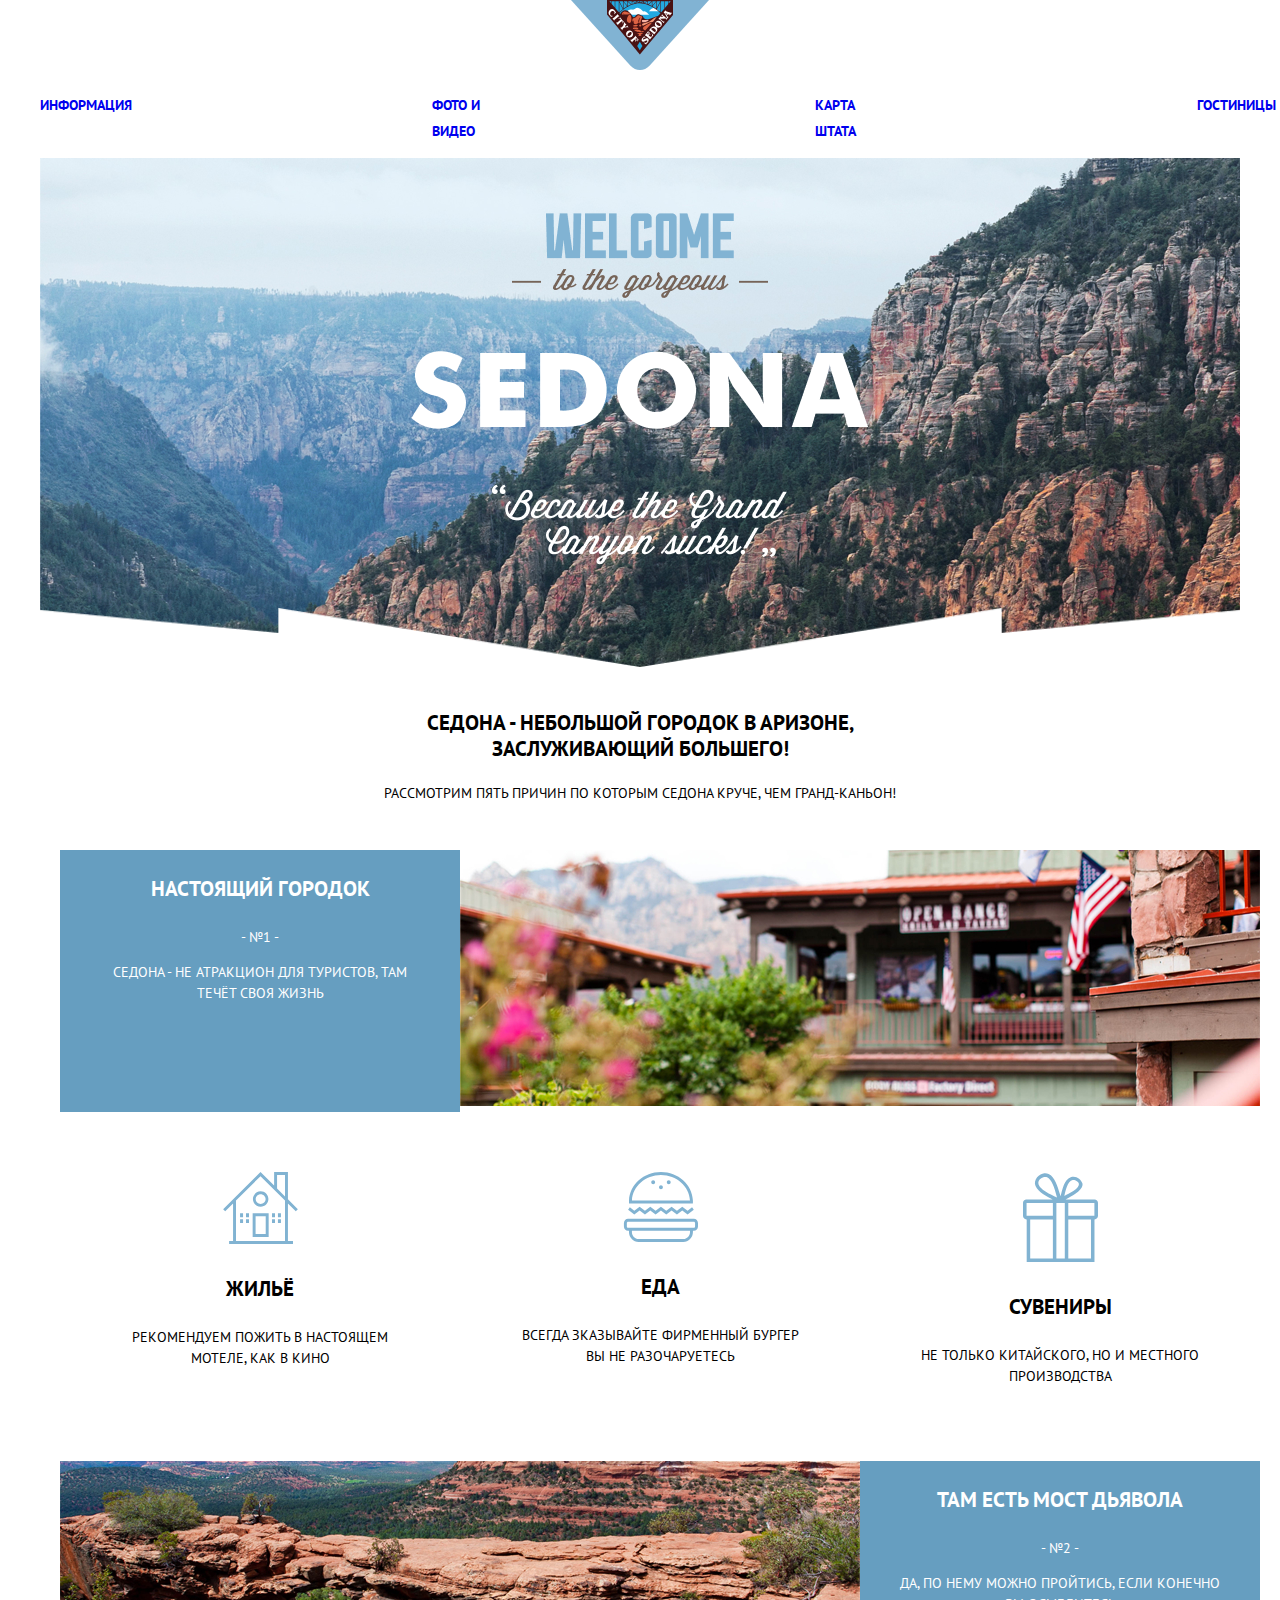
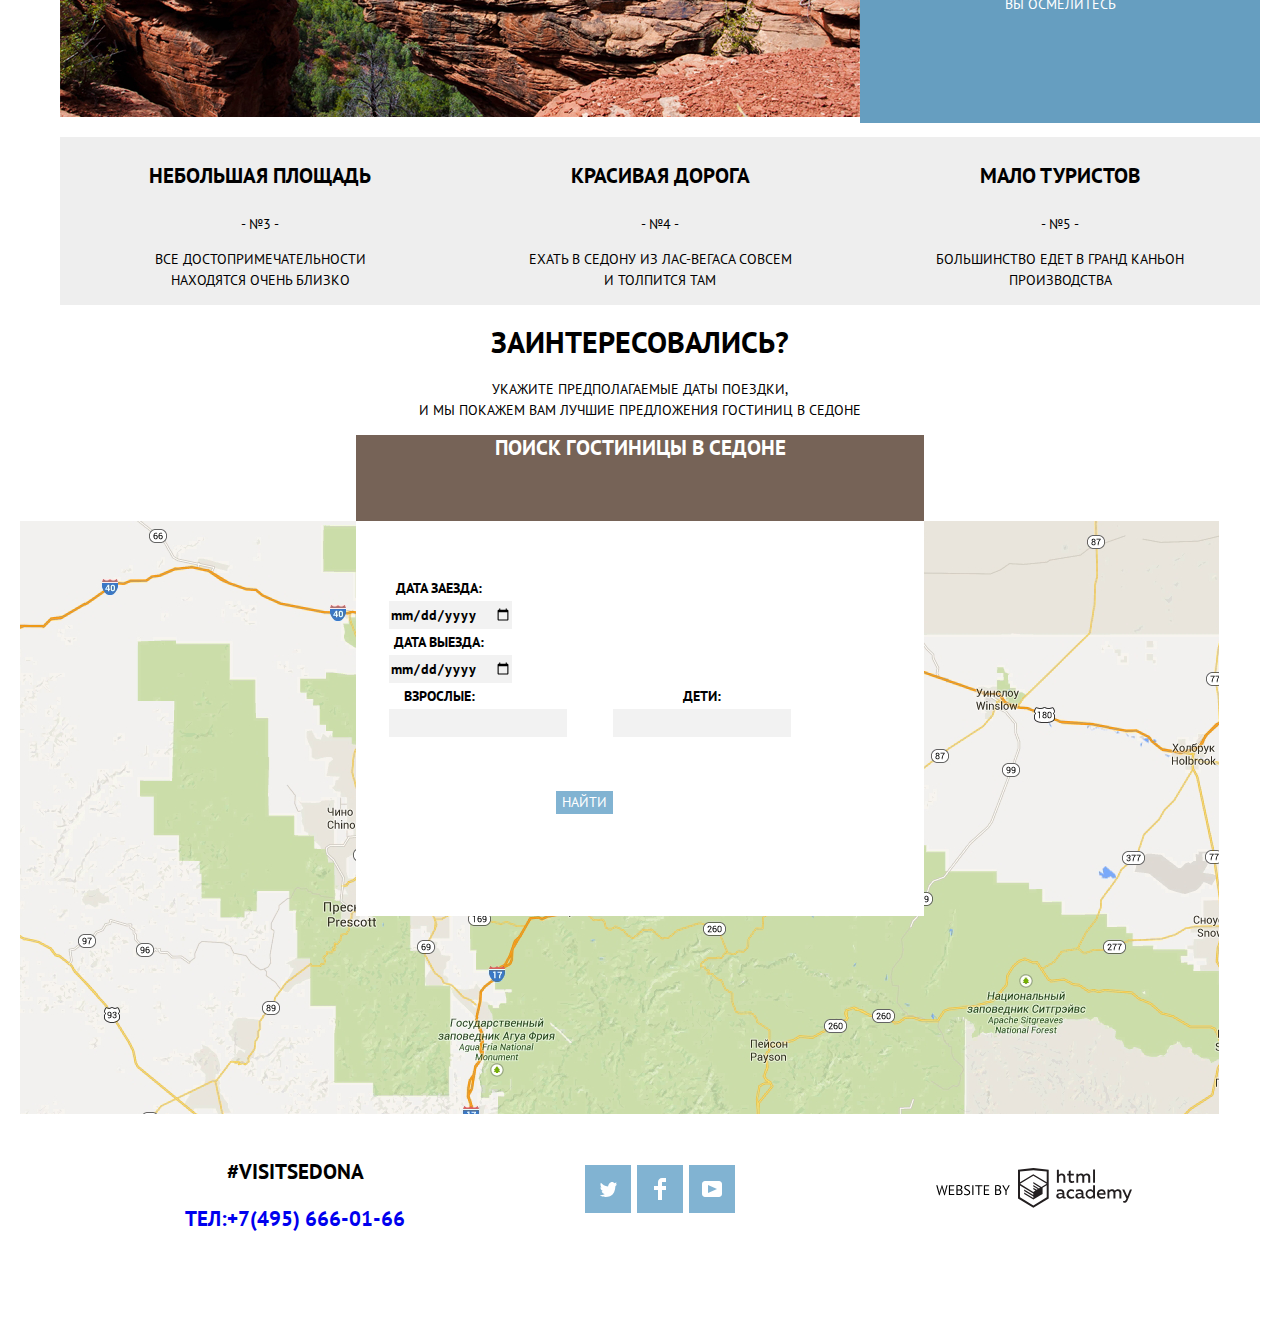
==== index.html @ 49531629 "Сетка на гридах для главной страницы" ====
<!DOCTYPE html>
<html class="page" lang="ru">

<head>
  <meta charset="utf-8">
  <title>HTML Academy: Седона</title>
  <link rel="stylesheet" href="css/normalize.css">
  <link rel="stylesheet" href="css/style.css">
  <link rel="icon" href="favicon.ico">
  <link rel="icon" href="img/icon.svg" type="image/svg+xml">
</head>

<body class="page-body">
  <header class="main-header container">
    <nav class="main-navigation">
      <a href="index.html" class="main-header-logo"><img src="img/logo.svg" width="138" height="70"
          alt="логотип Sedona"></a>
      <ul class="site-navigation">
        <li><a class="navigation-items" href="#">Информация</a></li>
        <li><a class="navigation-items" href="#">Фото и видео</a></li>
        <li><a class="navigation-items" href="#">Карта штата</a></li>
        <li><a class="navigation-items" href="catalog.html">Гостиницы</a></li>
      </ul>
    </nav>
  </header>
  <main class="container text-center">
    <div class="head-image">
      <div class="head-image-item1">
        <img src="img/background-photo-sedona.jpg" width="1200" height="auto" alt="sedona photo">
      </div>
      <div class="head-image-item2">
        <img src="img/welcome.png" width="458" height="352" alt="welcome to the gorgeous Sedona">
      </div>
      <div class="head-image-item3">
        <img src="img/white-bg-figure.png" width="1240" height="auto" alt="welcome to the gorgeous Sedona">
      </div>
      </div>
      <article class="intro">
        <h2 class="like-h2"> СЕДОНА - НЕБОЛЬШОЙ ГОРОДОК В АРИЗОНЕ,<br>
          ЗАСЛУЖИВАЮЩИЙ БОЛЬШЕГО!</h2>
        <p class="like-h3"> РАССМОТРИМ ПЯТЬ ПРИЧИН ПО КОТОРЫМ СЕДОНА КРУЧЕ, ЧЕМ ГРАНД-КАНЬОН!</p>
      </article>
      <section class="advantages">
        <ul class="advantages-list-1">
          <li class="advantages-blue">
            <h4 class="like-h4">НАСТОЯЩИЙ ГОРОДОК</h4>
            <p> - №1 -</p>
            <p>СЕДОНА - НЕ АТРАКЦИОН ДЛЯ ТУРИСТОВ, ТАМ<br>
              ТЕЧЁТ СВОЯ ЖИЗНЬ</p>
          </li>
          <li>
            <img src="img/sedona-1.jpg" width="800" height="256" alt="Седона">
          </li>
        </ul>
        <ul class="advantages-list-2">
          <li class="advantages-white">
            <img src="img/home-icon.svg" width="75" height="72" alt="home icon">
            <h4 class="like-h4">ЖИЛЬЁ</h4>
            <p>РЕКОМЕНДУЕМ ПОЖИТЬ В НАСТОЯЩЕМ<br>
              МОТЕЛЕ, КАК В КИНО</p>
          </li>
          <li class="advantages-white">
            <img src="img/burger-icon.svg" width="75" height="72" alt="burger icon">
            <h4 class="like-h4">ЕДА</h4>
            <p>ВСЕГДА ЗКАЗЫВАЙТЕ ФИРМЕННЫЙ БУРГЕР<br>
              ВЫ НЕ РАЗОЧАРУЕТЕСЬ</p>
          </li>
          <li class="advantages-white">
            <img src="img/present-icon.svg" width="75" height="72" alt="present icon">
            <h4 class="like-h4">СУВЕНИРЫ</h4>
            <p>НЕ ТОЛЬКО КИТАЙСКОГО, НО И МЕСТНОГО<br>
              ПРОИЗВОДСТВА</p>
          </li>
        </ul>
        <ul class="advantages-list-3">
          <li class="advantages-white">
            <img class="photo-of-sedona-2" src="img/sedona-canyon.jpg" width="800" height="256" alt="каньон в Седоне">
          </li>
          <li class="advantages-blue">
            <h4 class="like-h4">ТАМ ЕСТЬ МОСТ ДЬЯВОЛА</h4>
            <p> - №2 -</p>
            <p>ДА, ПО НЕМУ МОЖНО ПРОЙТИСЬ, ЕСЛИ КОНЕЧНО<br>
              ВЫ ОСМЕЛИТЕСЬ</p>
          </li>
        </ul>
        <ul class="advantages-list-4">
          <li class="advantages-grey">
            <h4 class="like-h4">НЕБОЛЬШАЯ ПЛОЩАДЬ</h4>
            <p> - №3 - </p>
            <p>ВСЕ ДОСТОПРИМЕЧАТЕЛЬНОСТИ<br>
              НАХОДЯТСЯ ОЧЕНЬ БЛИЗКО</p>
          </li>
          <li class="advantages-grey">
            <h4 class="like-h4">КРАСИВАЯ ДОРОГА</h4>
            <p> - №4 -</p>
            <p>ЕХАТЬ В СЕДОНУ ИЗ ЛАС-ВЕГАСА СОВСЕМ<br>
              И ТОЛПИТСЯ ТАМ</p>
          </li>
          <li class="advantages-grey">
            <h4 class="like-h4">МАЛО ТУРИСТОВ</h4>
            <p> - №5 -</p>
            <p>БОЛЬШИНСТВО ЕДЕТ В ГРАНД КАНЬОН<br>
              ПРОИЗВОДСТВА</p>
          </li>
        </ul>
      </section>
      <section>
        <h2 class="like-h1">ЗАИНТЕРЕСОВАЛИСЬ?</h2>
        <p> УКАЖИТЕ ПРЕДПОЛАГАЕМЫЕ ДАТЫ ПОЕЗДКИ, <br>
          И МЫ ПОКАЖЕМ ВАМ ЛУЧШИЕ ПРЕДЛОЖЕНИЯ ГОСТИНИЦ В СЕДОНЕ</p>
      </section>
      <div class="booking">
        <div class="appointment-bg">
          <img src="img/map.png" width="1200" height="593" alt="sedona map">
        </div>
        <section class="appointment">
          <h3 class="appointment-info like-h2">ПОИСК ГОСТИНИЦЫ В СЕДОНЕ</h3>
          <form class="appointment-form">
            <div class="appointment-item"><label for="date">ДАТА ЗАЕЗДА:</label>
              <input type="date" name="calendar">
            </div>
            <div class="appointment-item"><label for="date">ДАТА ВЫЕЗДА:</label>
              <input type="date" name="calendar">
            </div>
            <div class="appointment-item"><label for="number">Взрослые:</label>
              <input type="number" name="how many adults">
            </div>
            <div class="appointment-item"><label for="number">Дети:</label>
              <Input type="number" name="how many children">
            </div>
            <div class="form-button"><input type="button" name="search" value="НАЙТИ" class="button-blue"></div>
          </form>
        </section>
      </div>
  </main>
  <footer class="main-footer container">
    <div class="footer-phone-hashtag text-center">
      <p class="footer-hashtag">#VISITSEDONA</p>
      <p><a class="contacts-phone" href="tel:+7(495) 666-01-66">тел:+7(495) 666-01-66</a></p>
    </div>
    <ul class="footer-social list-style-none">
      <li>
        <a class="social-button" href="#" target="blank"><img src="img/twitter.svg" width="46" height="48"
            alt="twitter"></a>
      </li>
      <li>
        <a class="social-button" href="#" target="blank"><img src="img/facebook.svg" width="46" height="48"
            alt="facebook"></a>
      </li>
      <li>
        <a class="social-button" href="#" target="blank"><img src="img/youtube.svg" width="46" height="48"
            alt="youtube"></a>
      </li>
    </ul>
    <p class="footer-copyright"><img src="img/website-by-html-academy.svg" width="197" height="41" alt="HTML-ACADEMY">
    </p>
  </footer>
</body>

</html>
---- css/style.css ----
/*Fonts*/

@font-face {
    font-family: "PT Sans";
    src: url("../fonts/PTSans.woff2") format("woff2"),
    url("../fonts/PTSans.woff") format("woff");
    font-weight: 400;
    font-style: normal;
}

@font-face {
    font-family: "PT Sans";
    src: url("../fonts/PTSans-Bold.woff2") format("woff2"),
    url("../fonts/PTSans-Bold.woff") format("woff");
    font-weight: 700;
    font-style: normal;
}

/*Grid*/

.page {
    height: 100%;
}

/*Variables*/
:root {
    --color-black: #000000; 
    --color-white:#FFFFFF;
    --color-grey:#A9A9A9;
    --color-extralight-grey: #F2F2F2;
    --color-light-gray: #EEEEEE;
    --color-brown: #766357;
    --color-darker-brown: #604E43;
    --color-extradark-brown: #503E33;
    --color-blue: #81B3D2;
    --color-darker-blue:#669EC0;
    --color-extradark-blue:#5496BD;
}

/*Global*/
.page-body {
    min-width: 960px;
    margin: 0;
    padding:0;
    font-family: "PT Sans", Arial, sans-serif ;
    font-size: 14px;
    line-height: 21px;
    font-weight: 400;
    text-transform: uppercase;
    color:var(--color-black);
    background-color:var(--color-white);    

    min-height: 100%;
    display: grid;
    grid-template-rows: min-content 1fr min-content;
}

.container {
    width: 1440;
    margin: 0 auto;
    background-color: var(--color-white);
}

.text-center {
    text-align: center;    
}

.list-style-none {
    list-style: none;
}

.like-h1 {
    font-size: 30px;
    line-height: 24px;
    font-weight: 700;
}
.like-h2 {
    font-size: 21px;
    line-height: 26px;
    font-weight: 700;
}
.like-h3 {
    font-size: 14px;
    line-height: 26px;
    font-weight: 400;
}

.like-h4 {
    font-size: 21px;
    line-height: 21px;
    font-weight: 700;
}

.like-h5 {
    font-size: 12px;
    line-height: 18px;
    font-weight: 400;
}

img {
    max-width: 100%;
    height: auto;
}

/*Main Header*/

.main-header {
    display: grid;
}
.main-header-logo {
    justify-self: center;
}

/*Main Navigation*/

.main-navigation {
    display: grid;
    font-size: 14px;
    line-height: 26px;
    font-weight: 700;
    color: var(--color-black);
    background-color: var(--color-white);    
}

.site-navigation {
    display: grid;
    grid-template-columns: 1fr 1fr 1fr 1fr;
    list-style: none;
    grid-gap: 300px;
  
}

.navigation-items{
    text-decoration: none;
}

.introduction {
    font-size: 14px;
    line-height: 26px;
    font-weight: 700;
}

.intro {
    margin-top: 10px;
    margin-bottom: 20px;
    padding: 10px;
}

.head-image {
    display: grid;    
    grid-template-columns: 1fr 1f 1f 1fr 1f 1f 1fr 1f 1f 1fr 1f 1f;
    grid-template-rows:  1fr 1f 1f 1fr 1fr 1f 1f 1fr 1fr 1f 1f 1fr;
}

.head-image-item1 {
    grid-column-start: 1;
    grid-column-end: 12;  
    grid-row-start: 1;
    grid-row-end: 12;     
}

.head-image-item2 {
    grid-column-start: 1;
    grid-column-end: 12; 
    grid-row-start: 4;
    grid-row-end: 8;      
}
.head-image-item3 {
    grid-column-start: 1;
    grid-column-end: -1; 
    grid-row-start: 10;
    grid-row-end: 12;
}     

/*Advantages*/

.advantages-list-1 {
    display: grid;
    grid-template-columns: 1fr 2fr;
    list-style: none;
}

.advantages-list-2 {
    display: grid;
    grid-template-columns: 1fr 1fr 1fr;
    list-style: none;
    margin-top: 60px;
    margin-bottom: 60px;
}

.advantages-list-3 {
    display: grid;
    grid-template-columns: 2fr 1fr;
    list-style: none;
}

.advantages-list-4 {
    display: grid;
    grid-template-columns: 1fr 1fr 1fr;
    list-style: none;
}

.advantages-blue {
    color: var(--color-white);
    background-color: var(--color-darker-blue);
}

.advantages-white {
    color: var(--color-black);
    background-color: var(--color-white);
}
.advantages-grey {
    color: var(--color-black);
    background-color: var(--color-light-gray) ;
}

/*Button*/

.button-blue {
    font: inherit;
    color: var(--color-white);
    background-color: var(--color-blue);
    vertical-align: middle;
    border: none;
}

.button-blue:hover {
    color: var(--color-white);
    background-color: var(--color-darker-blue);    
}

.button-blue:active {
    color: var(--color-white);
    background-color: var(--color-extradark-blue);    
}

.button-brown {
    font: inherit;
    color: var(--color-white);
    background-color: var(--color-brown);
    vertical-align: middle;
    border: none;
}

.button-brown:hover {
    color: var(--color-white);
    background-color: var(--color-darker-brown);    
}

.button-brown:active {
    color: var(--color-white);
    background-color: var(--color-extradark-brown); 
}  

.button-transparent {
    font: inherit;
    color: var(--color-white);
    background-color: none;
    border: 2px solid white;
}


/*Appointments*/

.booking {
    display: grid;
    grid-template-columns: auto 568px auto;
    grid-template-rows:  86px auto 86px;
    margin: 0px;
    padding: 0px;
}

.appointment {    
    width: 568px;
    height: 481px;
    background-color: var(--color-white);
    grid-column-start: 2;
    grid-column-end:3;
    grid-row-start: 1;
    grid-row-end: -1;
    z-index: 1; 
}

.appointment-bg {
    width: 1199px;
    height: 594px;
    margin: 0px;
    grid-column-start: 1;
    grid-column-end: -1;
    grid-row-start: 2;
    grid-row-end: -1;
}

.appointment-form {
    display: grid;
    grid-template-columns: 1fr 1fr 1fr 1fr 1fr 1fr 1fr 1fr 1fr 1fr 1fr 1fr;
    grid-template-rows: 1fr 1fr 1fr 1fr 1fr 1fr 1fr 1fr 1fr 1fr 1fr 1fr ;
}

.appointment-item:nth-child(1) {
    grid-column-start: 2;
    grid-column-end: 5;
    grid-row-start: 2;
    grid-row-end: 3;
}

.appointment-item:nth-child(2) {
    grid-column-start: 2;
    grid-column-end: 5;
    grid-row-start: 3;
    grid-row-end: 4;
}

.appointment-item:nth-child(3) {
    grid-column-start: 2;
    grid-column-end: 5;
    grid-row-start: 4;
    grid-row-end: 5;
}
.appointment-item:nth-child(4){
    grid-column-start: 8;
    grid-column-end: 9;
    grid-row-start: 4;
    grid-row-end: 5;
}

.form-button {
    grid-column-start: 7;
    grid-column-end: 8;
    grid-row-start: 6;
    grid-row-end: 7;
}

.appointment-item input {
    font: inherit;
    border: none;
    background-color: var(--color-extralight-grey);
}
.appointment-item {
    color: var(--color-black);
    font-size: 14px;
    line-height: 26px;
    font-weight: 700;        
}

.appointment-info {
    width: 568px;
    height: 86px;
    background-color: var(--color-brown);
    color: var(--color-white);
    margin: 0px;
    padding: 0px;
      
}
 
/*FOOTER*/

.main-footer {
    display: grid;
    grid-template-columns: 1fr 1fr 1fr 1fr 1fr 1fr 1fr 1fr 1fr 1fr 1fr 1fr;
    grid-template-rows: 1fr;
    width: auto;
    margin-bottom: 36px;
    background-color: gba(255, 255, 255, 0.9); 
    
}

.footer-hashtag {
    font-size: 21px;
    line-height: 26px;
    font-weight: 700;
}

.contacts-phone {
    font-size: 21px;
    line-height: 26px;
    font-weight: 700;
    text-decoration: none;
}

.footer-phone-hashtag {
    grid-column-start:2;
    grid-column-end: 5;    
    padding-top: 23px;
    padding-bottom: 36px;
}

.footer-social {
    grid-column-start:6;
    grid-column-end: 8;
    padding-top: 36px;
    padding-bottom: 36px;
    justify-self: center;
    display: grid;
    grid-template-columns: 1fr 1fr 1fr;
    gap: 6px;
}

.footer-copyright {
    grid-column-start:10;
    grid-column-end: 12;  
    padding-top: 38px;
    padding-bottom: 41px;
}
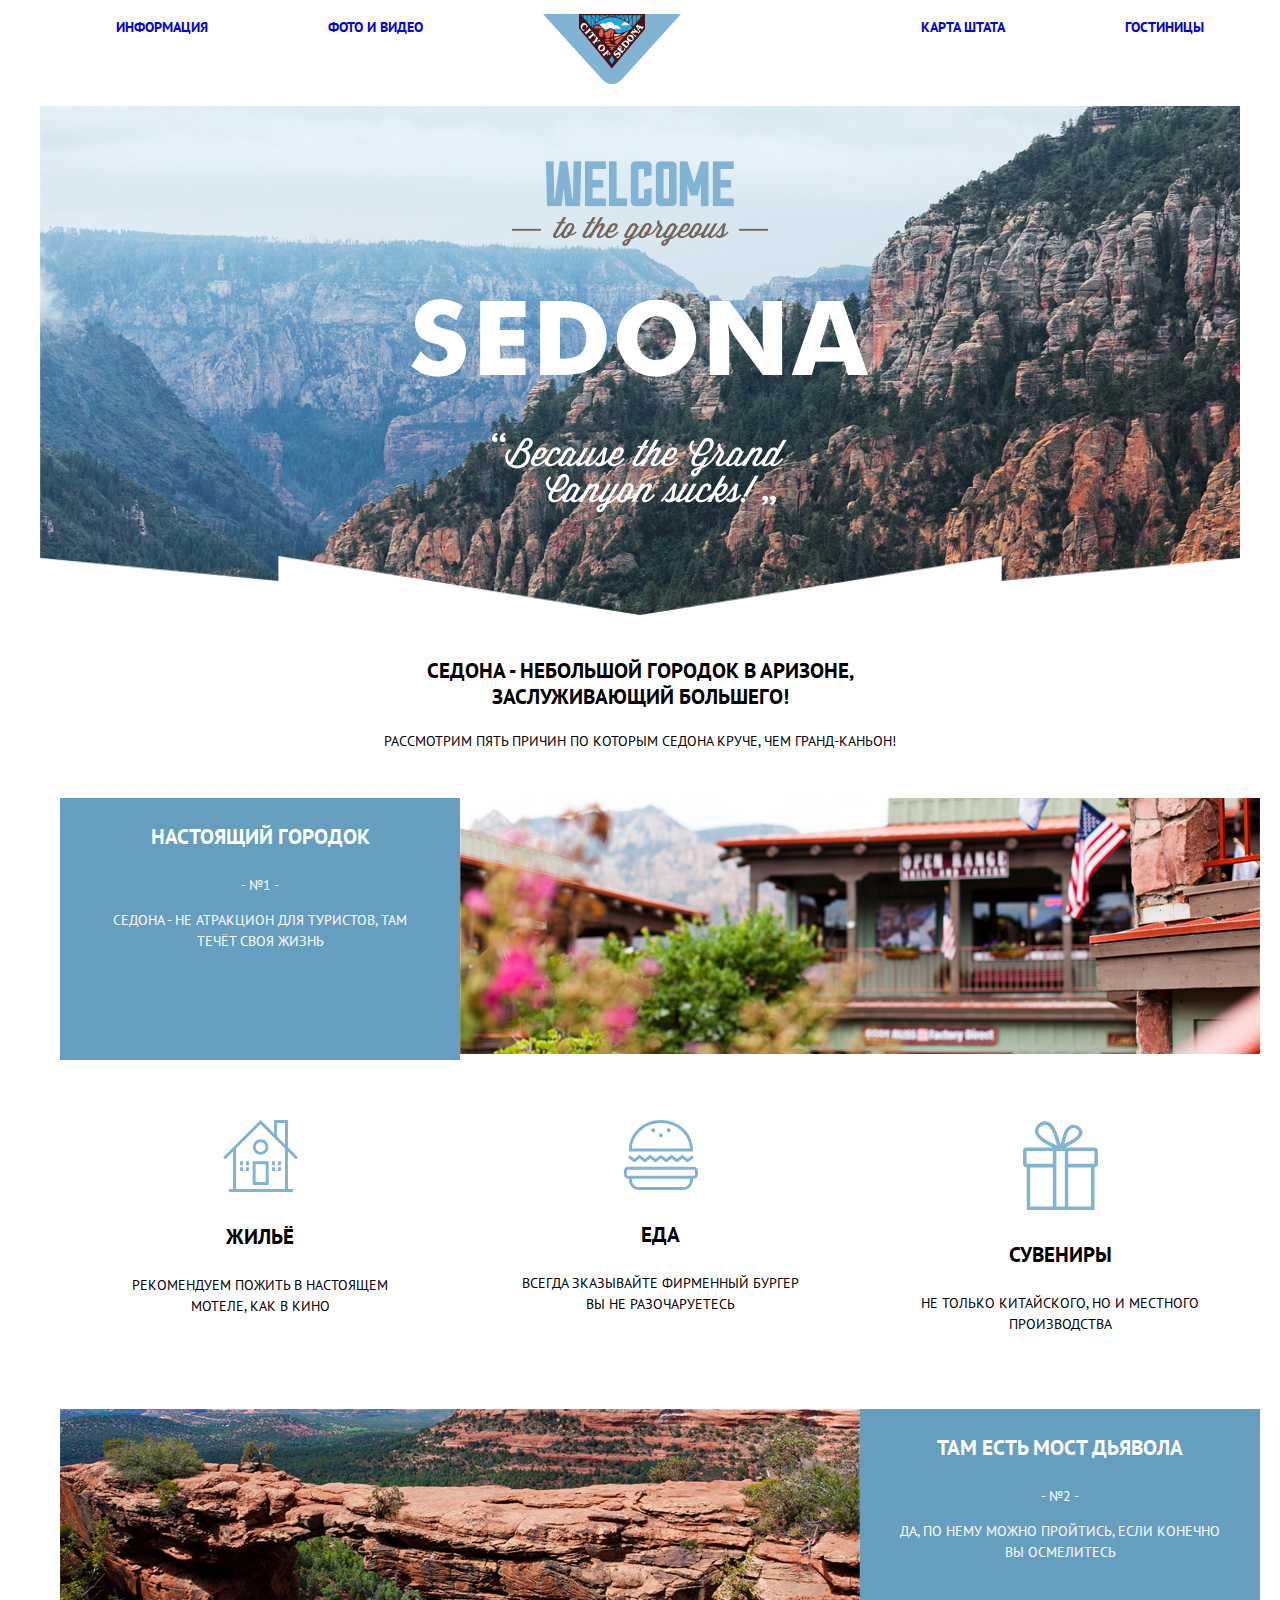
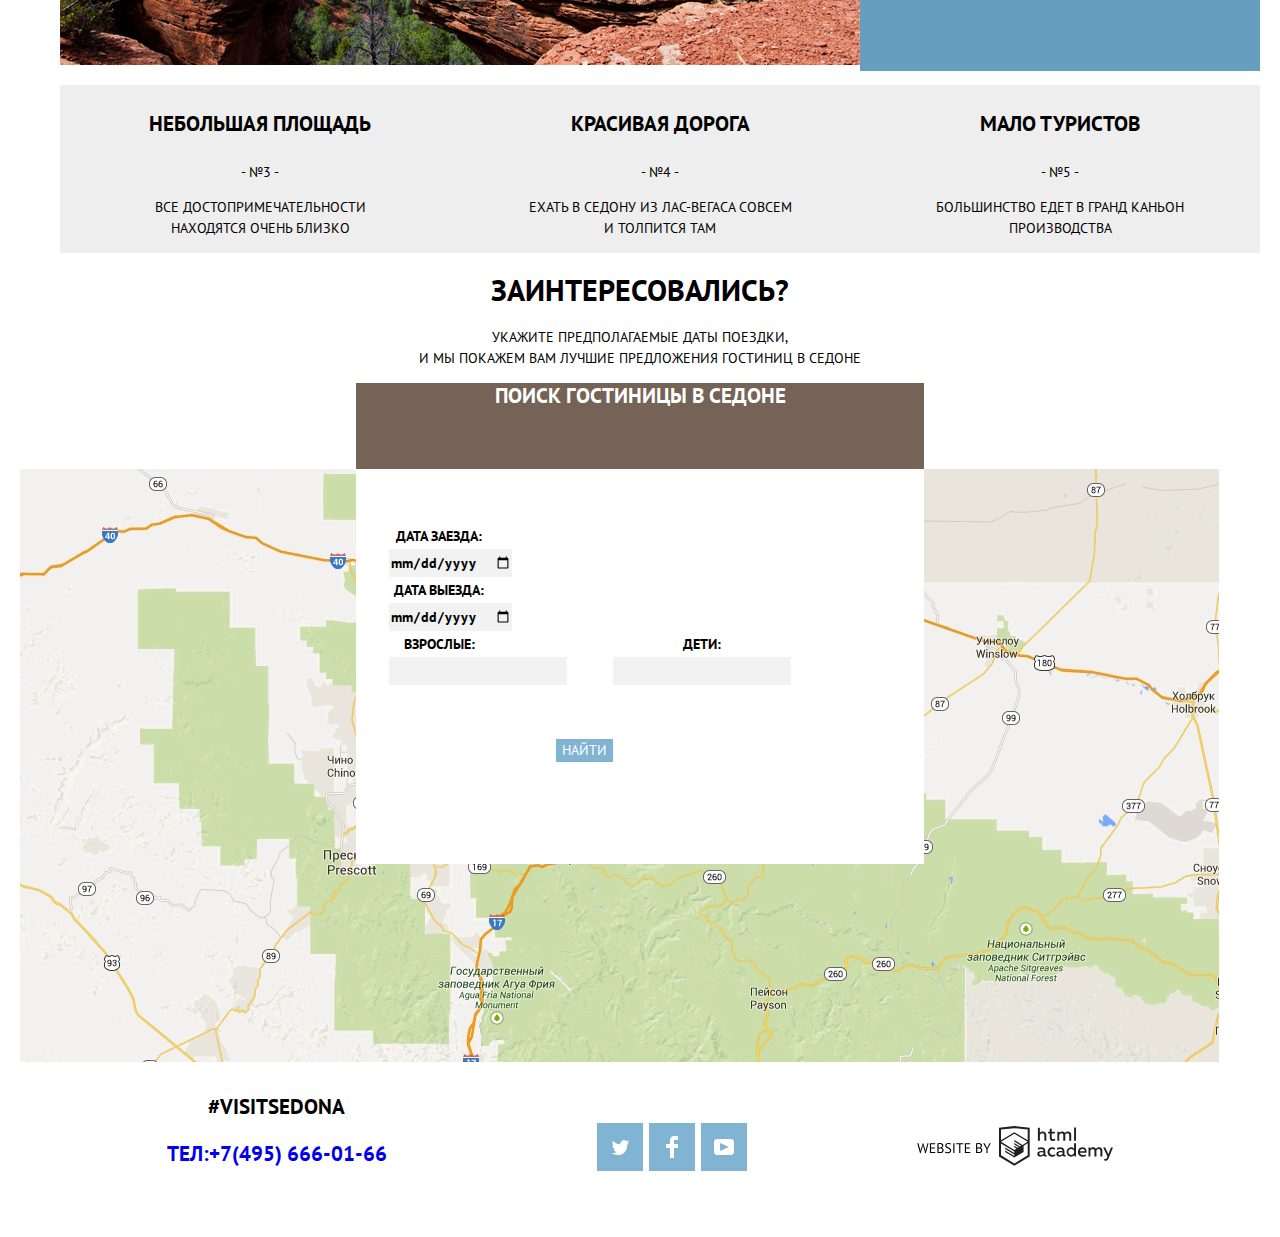
==== commit 8be9d0a1: "Сетки главная страница" ====
--- a/index.html
+++ b/index.html
@@ -13,11 +13,11 @@
 <body class="page-body">
   <header class="main-header container">
     <nav class="main-navigation">
-      <a href="index.html" class="main-header-logo"><img src="img/logo.svg" width="138" height="70"
-          alt="логотип Sedona"></a>
       <ul class="site-navigation">
         <li><a class="navigation-items" href="#">Информация</a></li>
         <li><a class="navigation-items" href="#">Фото и видео</a></li>
+        <li class="main-header-logo"><a href="index.html"><img src="img/logo.svg" width="138" height="70"
+          alt="логотип Sedona"></a><li></li>
         <li><a class="navigation-items" href="#">Карта штата</a></li>
         <li><a class="navigation-items" href="catalog.html">Гостиницы</a></li>
       </ul>
--- a/css/style.css
+++ b/css/style.css
@@ -105,16 +105,15 @@
 /*Main Header*/
 
 .main-header {
-    display: grid;
+    display: flex;
 }
 .main-header-logo {
-    justify-self: center;
+    justify-self: center;   
 }
 
 /*Main Navigation*/
 
 .main-navigation {
-    display: grid;
     font-size: 14px;
     line-height: 26px;
     font-weight: 700;
@@ -123,11 +122,11 @@
 }
 
 .site-navigation {
-    display: grid;
-    grid-template-columns: 1fr 1fr 1fr 1fr;
-    list-style: none;
-    grid-gap: 300px;
-  
+    display: flex;
+    justify-content: space-between;
+    list-style: none;
+    grid-gap: 120px;  
+   
 }
 
 .navigation-items{
@@ -173,6 +172,8 @@
 }     
 
 /*Advantages*/
+
+
 
 .advantages-list-1 {
     display: grid;
@@ -356,11 +357,11 @@
 /*FOOTER*/
 
 .main-footer {
-    display: grid;
-    grid-template-columns: 1fr 1fr 1fr 1fr 1fr 1fr 1fr 1fr 1fr 1fr 1fr 1fr;
-    grid-template-rows: 1fr;
-    width: auto;
-    margin-bottom: 36px;
+    display: flex;
+    flex-direction: row;
+    justify-content: center;
+    gap: 170px;
+    margin: 10px;
     background-color: gba(255, 255, 255, 0.9); 
     
 }
@@ -379,18 +380,13 @@
 }
 
 .footer-phone-hashtag {
-    grid-column-start:2;
-    grid-column-end: 5;    
-    padding-top: 23px;
-    padding-bottom: 36px;
+    justify-content: flex-start;
+    align-items: center;
 }
 
 .footer-social {
-    grid-column-start:6;
-    grid-column-end: 8;
-    padding-top: 36px;
-    padding-bottom: 36px;
-    justify-self: center;
+    justify-content: center;
+    align-items: center;
     display: grid;
     grid-template-columns: 1fr 1fr 1fr;
     gap: 6px;
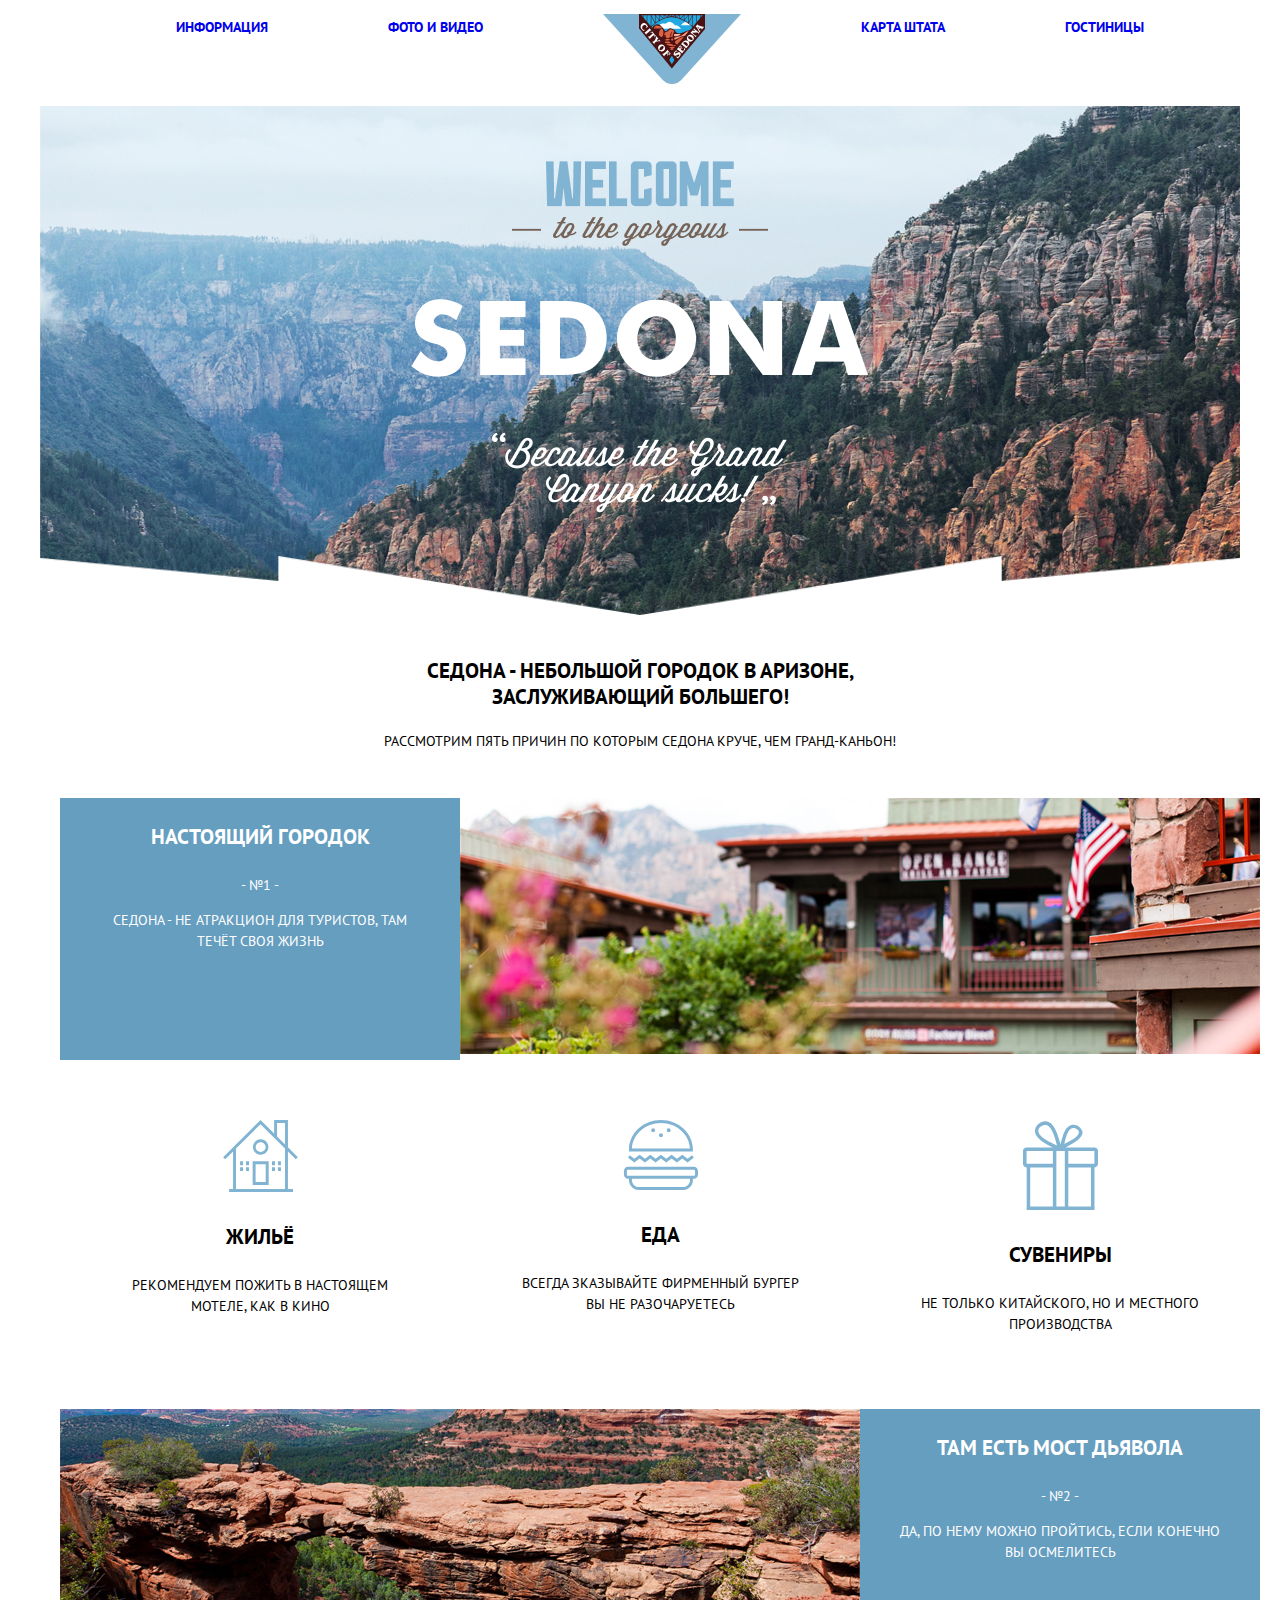
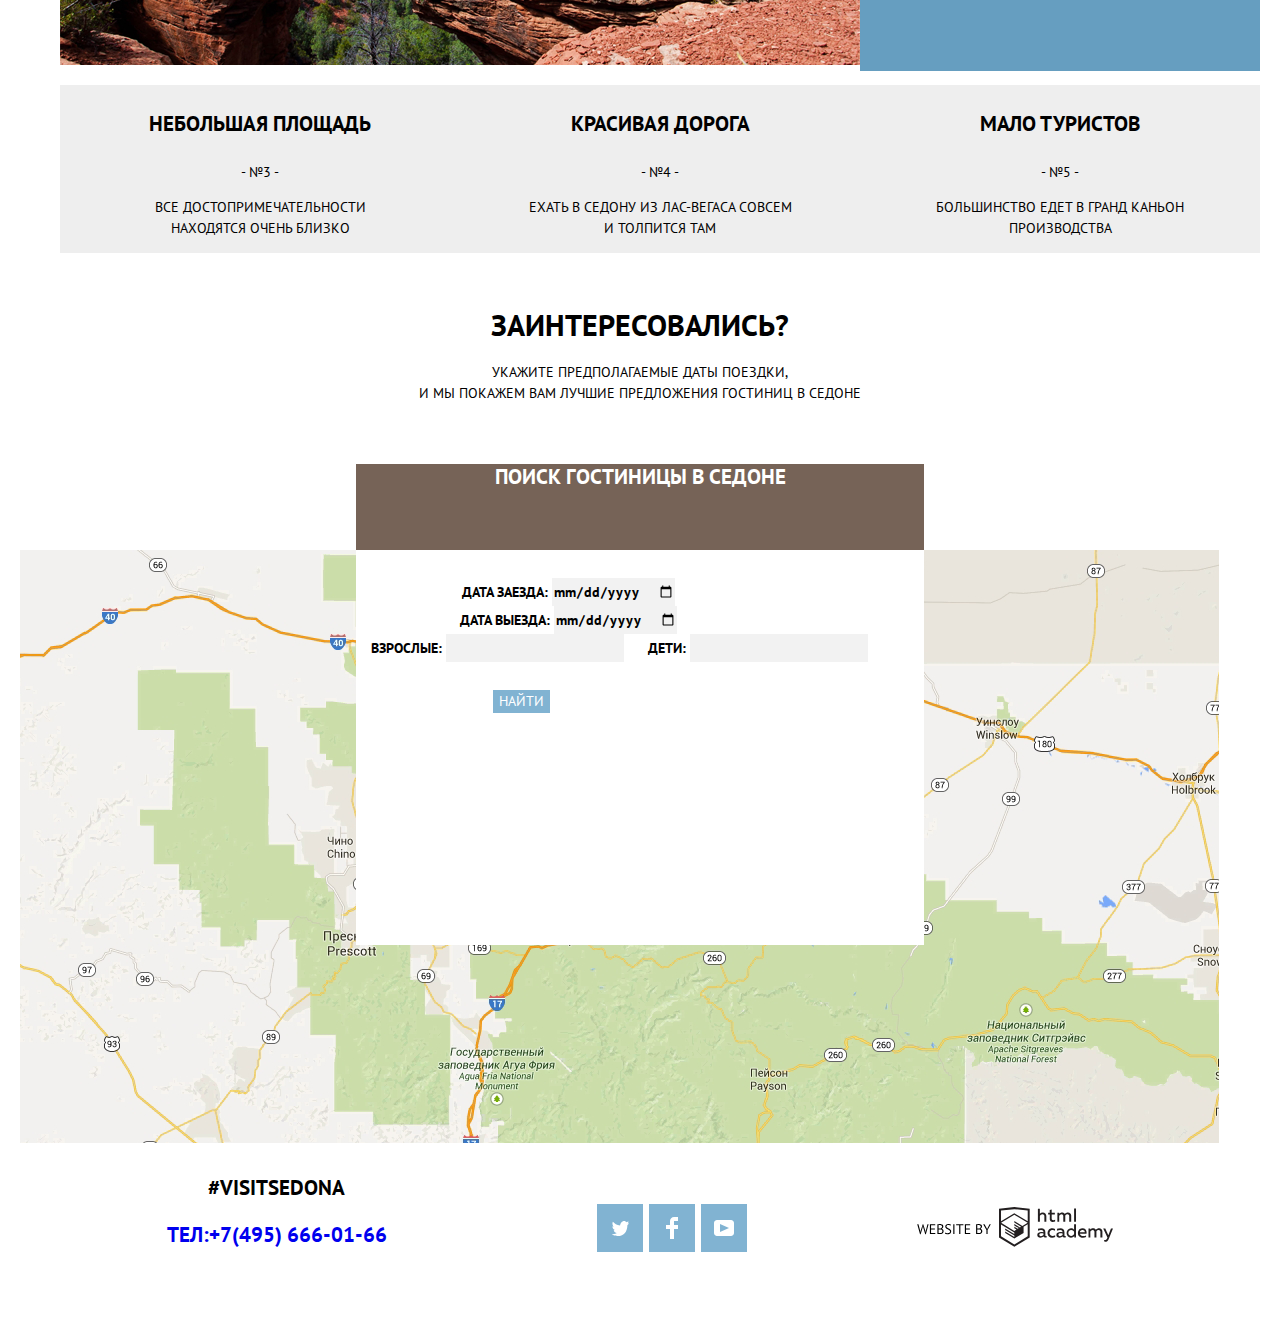
==== commit d087c681: "Гриды главная страница" ====
--- a/index.html
+++ b/index.html
@@ -17,7 +17,7 @@
         <li><a class="navigation-items" href="#">Информация</a></li>
         <li><a class="navigation-items" href="#">Фото и видео</a></li>
         <li class="main-header-logo"><a href="index.html"><img src="img/logo.svg" width="138" height="70"
-          alt="логотип Sedona"></a><li></li>
+          alt="логотип Sedona"></a></li>
         <li><a class="navigation-items" href="#">Карта штата</a></li>
         <li><a class="navigation-items" href="catalog.html">Гостиницы</a></li>
       </ul>
@@ -104,11 +104,13 @@
           </li>
         </ul>
       </section>
+      <div class="interested">
       <section>
         <h2 class="like-h1">ЗАИНТЕРЕСОВАЛИСЬ?</h2>
         <p> УКАЖИТЕ ПРЕДПОЛАГАЕМЫЕ ДАТЫ ПОЕЗДКИ, <br>
           И МЫ ПОКАЖЕМ ВАМ ЛУЧШИЕ ПРЕДЛОЖЕНИЯ ГОСТИНИЦ В СЕДОНЕ</p>
       </section>
+      </div>
       <div class="booking">
         <div class="appointment-bg">
           <img src="img/map.png" width="1200" height="593" alt="sedona map">
@@ -116,19 +118,25 @@
         <section class="appointment">
           <h3 class="appointment-info like-h2">ПОИСК ГОСТИНИЦЫ В СЕДОНЕ</h3>
           <form class="appointment-form">
-            <div class="appointment-item"><label for="date">ДАТА ЗАЕЗДА:</label>
+            <div class="appointment-item">
+              <label for="date">ДАТА ЗАЕЗДА:</label>
               <input type="date" name="calendar">
             </div>
-            <div class="appointment-item"><label for="date">ДАТА ВЫЕЗДА:</label>
+            <div class="appointment-item">
+              <label for="date">ДАТА ВЫЕЗДА:</label>
               <input type="date" name="calendar">
             </div>
-            <div class="appointment-item"><label for="number">Взрослые:</label>
+            <div class="appointment-item">
+              <label for="number">Взрослые:</label>
               <input type="number" name="how many adults">
             </div>
-            <div class="appointment-item"><label for="number">Дети:</label>
+            <div class="appointment-item">
+              <label for="number">Дети:</label>
               <Input type="number" name="how many children">
             </div>
-            <div class="form-button"><input type="button" name="search" value="НАЙТИ" class="button-blue"></div>
+            <div class="form-button">
+              <input type="button" name="search" value="НАЙТИ" class="button-blue">
+            </div>
           </form>
         </section>
       </div>
--- a/css/style.css
+++ b/css/style.css
@@ -173,6 +173,10 @@
 
 /*Advantages*/
 
+.interested {
+    margin-top: 60px;
+    margin-bottom: 60px;
+}
 
 
 .advantages-list-1 {
@@ -224,6 +228,7 @@
     vertical-align: middle;
     border: none;
 }
+
 
 .button-blue:hover {
     color: var(--color-white);
@@ -300,36 +305,36 @@
 
 .appointment-item:nth-child(1) {
     grid-column-start: 2;
-    grid-column-end: 5;
+    grid-column-end: 9;
     grid-row-start: 2;
     grid-row-end: 3;
 }
 
 .appointment-item:nth-child(2) {
     grid-column-start: 2;
-    grid-column-end: 5;
+    grid-column-end: 9;
     grid-row-start: 3;
     grid-row-end: 4;
 }
 
 .appointment-item:nth-child(3) {
-    grid-column-start: 2;
-    grid-column-end: 5;
+    grid-column-start: 1;
+    grid-column-end: 7;
     grid-row-start: 4;
     grid-row-end: 5;
 }
 .appointment-item:nth-child(4){
-    grid-column-start: 8;
-    grid-column-end: 9;
+    grid-column-start: 7;
+    grid-column-end: 12;
     grid-row-start: 4;
     grid-row-end: 5;
 }
 
 .form-button {
-    grid-column-start: 7;
+    grid-column-start: 1;
     grid-column-end: 8;
     grid-row-start: 6;
-    grid-row-end: 7;
+    grid-row-end: 7;   
 }
 
 .appointment-item input {
@@ -353,7 +358,35 @@
     padding: 0px;
       
 }
- 
+
+/*CATALOG*/
+
+.hotel-options {
+  display: flex;
+  flex-direction: row;
+  background-image: url("img/background-sedona-blur");
+}
+.infrustructure {
+    align-self: flex-start;
+    margin-left: 220px;
+}
+
+.housing-type{
+    align-self: center;
+    margin-left: 50px;
+}
+
+.price {
+    margin-left: 300px;
+}
+
+.sorting {
+    display: flex;
+    flex-direction: row;}
+
+
+
+
 /*FOOTER*/
 
 .main-footer {
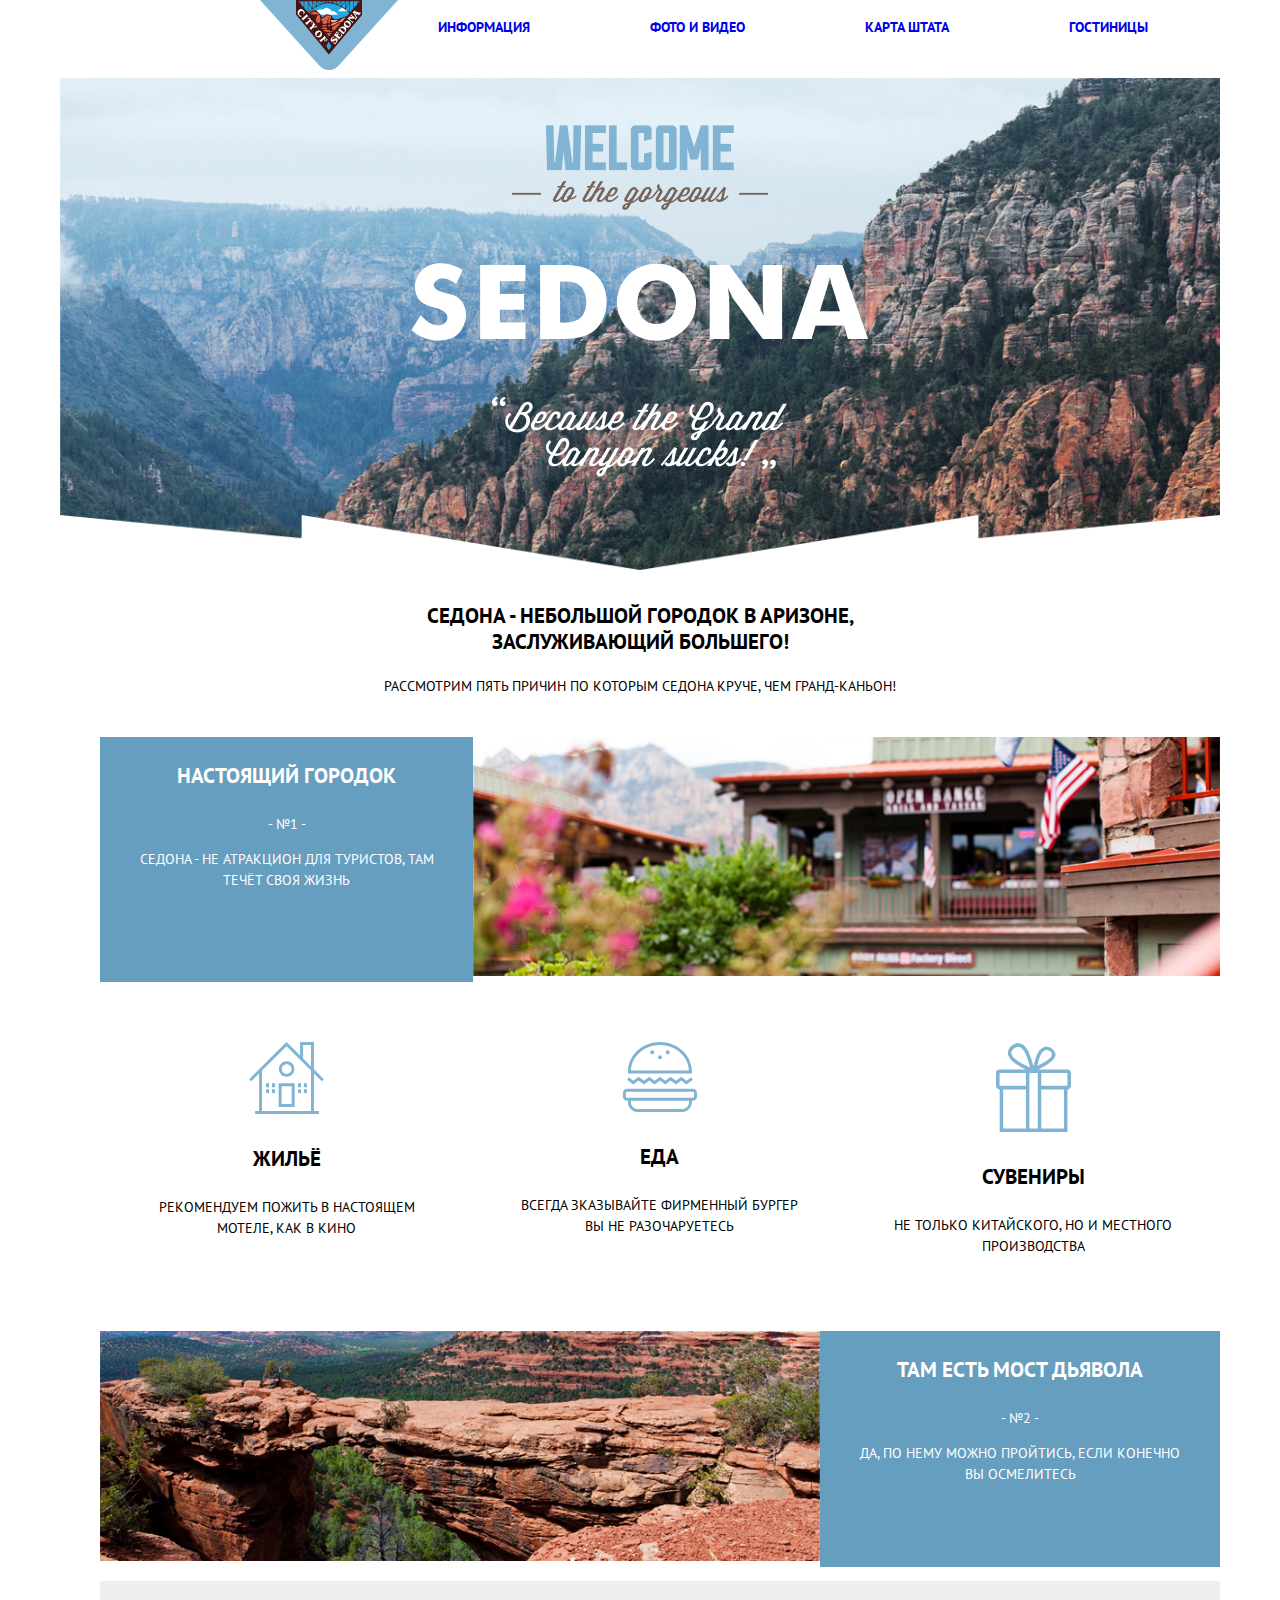
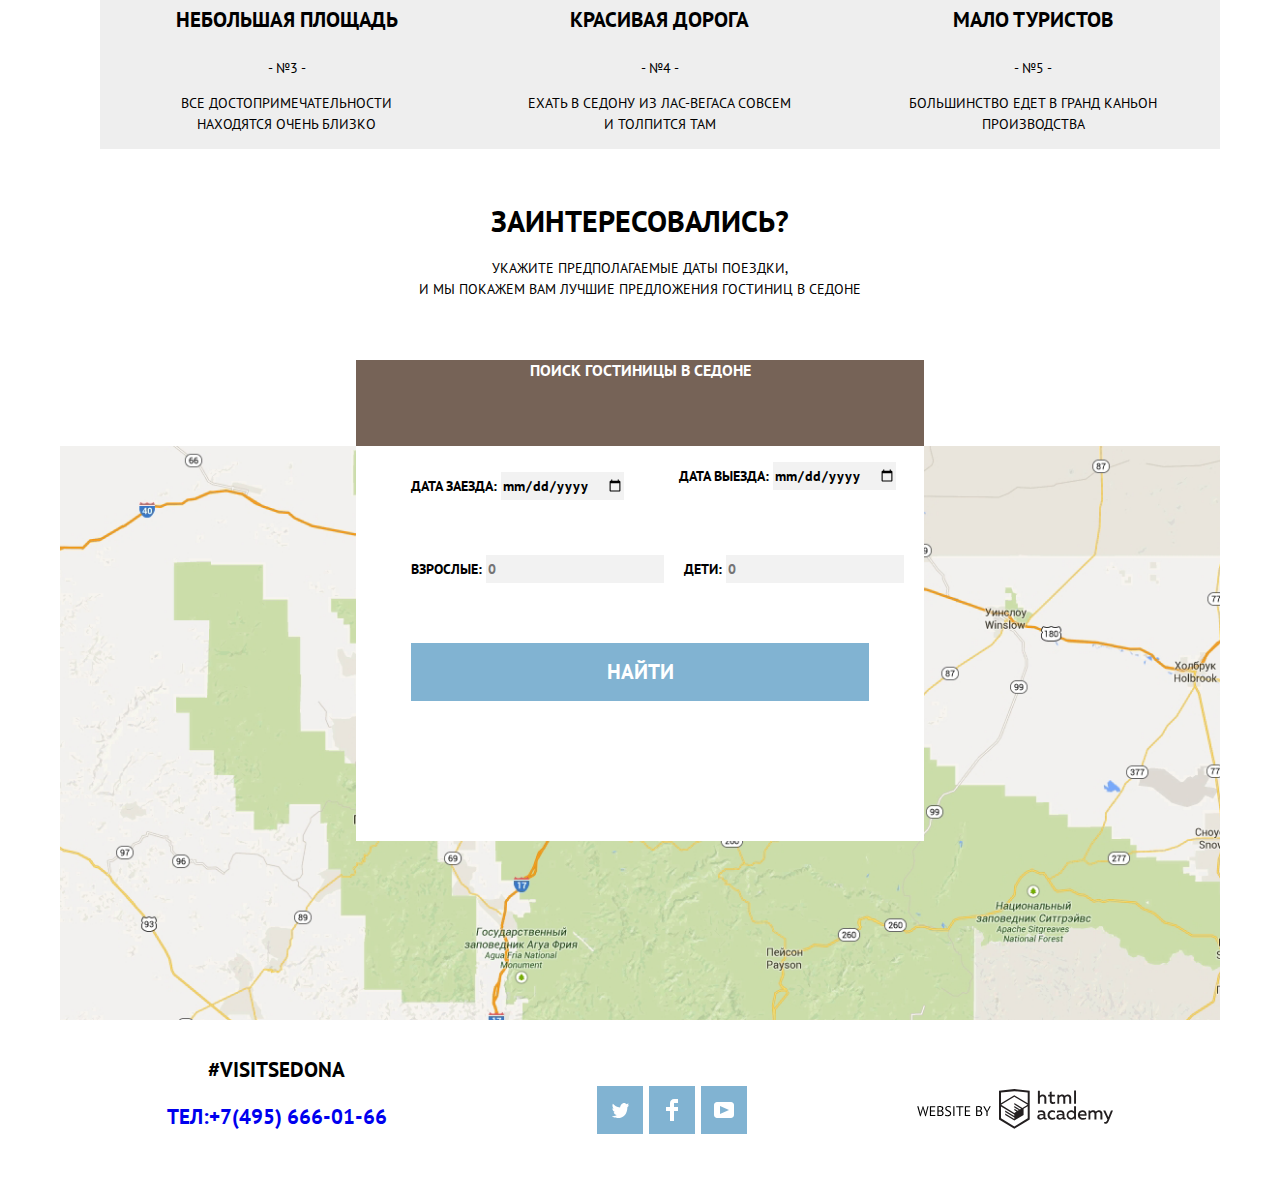
==== commit 9c66ff83: "Флексы и гриды" ====
--- a/index.html
+++ b/index.html
@@ -11,19 +11,19 @@
 </head>
 
 <body class="page-body">
-  <header class="main-header container">
-    <nav class="main-navigation">
+  <header class="main-header">
+    <nav class="main-navigation container">
+      <a class="main-header-logo" href="index.html"><img src="img/logo.svg" width="138" height="70"
+          alt="логотип Sedona"></a>
       <ul class="site-navigation">
         <li><a class="navigation-items" href="#">Информация</a></li>
         <li><a class="navigation-items" href="#">Фото и видео</a></li>
-        <li class="main-header-logo"><a href="index.html"><img src="img/logo.svg" width="138" height="70"
-          alt="логотип Sedona"></a></li>
         <li><a class="navigation-items" href="#">Карта штата</a></li>
         <li><a class="navigation-items" href="catalog.html">Гостиницы</a></li>
       </ul>
     </nav>
   </header>
-  <main class="container text-center">
+  <main class="container">
     <div class="head-image">
       <div class="head-image-item1">
         <img src="img/background-photo-sedona.jpg" width="1200" height="auto" alt="sedona photo">
@@ -34,135 +34,137 @@
       <div class="head-image-item3">
         <img src="img/white-bg-figure.png" width="1240" height="auto" alt="welcome to the gorgeous Sedona">
       </div>
-      </div>
-      <article class="intro">
-        <h2 class="like-h2"> СЕДОНА - НЕБОЛЬШОЙ ГОРОДОК В АРИЗОНЕ,<br>
-          ЗАСЛУЖИВАЮЩИЙ БОЛЬШЕГО!</h2>
-        <p class="like-h3"> РАССМОТРИМ ПЯТЬ ПРИЧИН ПО КОТОРЫМ СЕДОНА КРУЧЕ, ЧЕМ ГРАНД-КАНЬОН!</p>
-      </article>
-      <section class="advantages">
-        <ul class="advantages-list-1">
-          <li class="advantages-blue">
-            <h4 class="like-h4">НАСТОЯЩИЙ ГОРОДОК</h4>
-            <p> - №1 -</p>
-            <p>СЕДОНА - НЕ АТРАКЦИОН ДЛЯ ТУРИСТОВ, ТАМ<br>
-              ТЕЧЁТ СВОЯ ЖИЗНЬ</p>
-          </li>
-          <li>
-            <img src="img/sedona-1.jpg" width="800" height="256" alt="Седона">
-          </li>
-        </ul>
-        <ul class="advantages-list-2">
-          <li class="advantages-white">
-            <img src="img/home-icon.svg" width="75" height="72" alt="home icon">
-            <h4 class="like-h4">ЖИЛЬЁ</h4>
-            <p>РЕКОМЕНДУЕМ ПОЖИТЬ В НАСТОЯЩЕМ<br>
-              МОТЕЛЕ, КАК В КИНО</p>
-          </li>
-          <li class="advantages-white">
-            <img src="img/burger-icon.svg" width="75" height="72" alt="burger icon">
-            <h4 class="like-h4">ЕДА</h4>
-            <p>ВСЕГДА ЗКАЗЫВАЙТЕ ФИРМЕННЫЙ БУРГЕР<br>
-              ВЫ НЕ РАЗОЧАРУЕТЕСЬ</p>
-          </li>
-          <li class="advantages-white">
-            <img src="img/present-icon.svg" width="75" height="72" alt="present icon">
-            <h4 class="like-h4">СУВЕНИРЫ</h4>
-            <p>НЕ ТОЛЬКО КИТАЙСКОГО, НО И МЕСТНОГО<br>
-              ПРОИЗВОДСТВА</p>
-          </li>
-        </ul>
-        <ul class="advantages-list-3">
-          <li class="advantages-white">
-            <img class="photo-of-sedona-2" src="img/sedona-canyon.jpg" width="800" height="256" alt="каньон в Седоне">
-          </li>
-          <li class="advantages-blue">
-            <h4 class="like-h4">ТАМ ЕСТЬ МОСТ ДЬЯВОЛА</h4>
-            <p> - №2 -</p>
-            <p>ДА, ПО НЕМУ МОЖНО ПРОЙТИСЬ, ЕСЛИ КОНЕЧНО<br>
-              ВЫ ОСМЕЛИТЕСЬ</p>
-          </li>
-        </ul>
-        <ul class="advantages-list-4">
-          <li class="advantages-grey">
-            <h4 class="like-h4">НЕБОЛЬШАЯ ПЛОЩАДЬ</h4>
-            <p> - №3 - </p>
-            <p>ВСЕ ДОСТОПРИМЕЧАТЕЛЬНОСТИ<br>
-              НАХОДЯТСЯ ОЧЕНЬ БЛИЗКО</p>
-          </li>
-          <li class="advantages-grey">
-            <h4 class="like-h4">КРАСИВАЯ ДОРОГА</h4>
-            <p> - №4 -</p>
-            <p>ЕХАТЬ В СЕДОНУ ИЗ ЛАС-ВЕГАСА СОВСЕМ<br>
-              И ТОЛПИТСЯ ТАМ</p>
-          </li>
-          <li class="advantages-grey">
-            <h4 class="like-h4">МАЛО ТУРИСТОВ</h4>
-            <p> - №5 -</p>
-            <p>БОЛЬШИНСТВО ЕДЕТ В ГРАНД КАНЬОН<br>
-              ПРОИЗВОДСТВА</p>
-          </li>
-        </ul>
-      </section>
-      <div class="interested">
+    </div>
+    <article class="intro">
+      <h2 class="like-h2"> СЕДОНА - НЕБОЛЬШОЙ ГОРОДОК В АРИЗОНЕ,<br>
+        ЗАСЛУЖИВАЮЩИЙ БОЛЬШЕГО!</h2>
+      <p class="like-h3"> РАССМОТРИМ ПЯТЬ ПРИЧИН ПО КОТОРЫМ СЕДОНА КРУЧЕ, ЧЕМ ГРАНД-КАНЬОН!</p>
+    </article>
+    <section class="advantages">
+      <ul class="advantages-list-1">
+        <li class="advantages-blue">
+          <h4 class="like-h4">НАСТОЯЩИЙ ГОРОДОК</h4>
+          <p> - №1 -</p>
+          <p>СЕДОНА - НЕ АТРАКЦИОН ДЛЯ ТУРИСТОВ, ТАМ<br>
+            ТЕЧЁТ СВОЯ ЖИЗНЬ</p>
+        </li>
+        <li class="advantages-item2">
+          <img src="img/sedona-1.jpg" width="800" height="256" alt="Седона">
+        </li>
+        </div>
+      </ul>
+      <ul class="advantages-list-2">
+        <li class="class=" advantages-white>
+          <img src="img/home-icon.svg" width="75" height="72" alt="home icon">
+          <h4 class="like-h4">ЖИЛЬЁ</h4>
+          <p>РЕКОМЕНДУЕМ ПОЖИТЬ В НАСТОЯЩЕМ<br>
+            МОТЕЛЕ, КАК В КИНО</p>
+        </li>
+        <li class="advantages-white">
+          <img src="img/burger-icon.svg" width="75" height="72" alt="burger icon">
+          <h4 class="like-h4">ЕДА</h4>
+          <p>ВСЕГДА ЗКАЗЫВАЙТЕ ФИРМЕННЫЙ БУРГЕР<br>
+            ВЫ НЕ РАЗОЧАРУЕТЕСЬ</p>
+        </li>
+        <li class="advantages-white">
+          <img src="img/present-icon.svg" width="75" height="72" alt="present icon">
+          <h4 class="like-h4">СУВЕНИРЫ</h4>
+          <p>НЕ ТОЛЬКО КИТАЙСКОГО, НО И МЕСТНОГО<br>
+            ПРОИЗВОДСТВА</p>
+        </li>
+      </ul>
+      <ul class="advantages-list-3">
+        <li class="advantages-white">
+          <img class="photo-of-sedona-2" src="img/sedona-canyon.jpg" width="800" height="256" alt="каньон в Седоне">
+        </li>
+        <li class="advantages-blue">
+          <h4 class="like-h4">ТАМ ЕСТЬ МОСТ ДЬЯВОЛА</h4>
+          <p> - №2 -</p>
+          <p>ДА, ПО НЕМУ МОЖНО ПРОЙТИСЬ, ЕСЛИ КОНЕЧНО<br>
+            ВЫ ОСМЕЛИТЕСЬ</p>
+        </li>
+      </ul>
+      <ul class="advantages-list-4">
+        <li class="advantages-grey">
+          <h4 class="like-h4">НЕБОЛЬШАЯ ПЛОЩАДЬ</h4>
+          <p> - №3 - </p>
+          <p>ВСЕ ДОСТОПРИМЕЧАТЕЛЬНОСТИ<br>
+            НАХОДЯТСЯ ОЧЕНЬ БЛИЗКО</p>
+        </li>
+        <li class="advantages-grey">
+          <h4 class="like-h4">КРАСИВАЯ ДОРОГА</h4>
+          <p> - №4 -</p>
+          <p>ЕХАТЬ В СЕДОНУ ИЗ ЛАС-ВЕГАСА СОВСЕМ<br>
+            И ТОЛПИТСЯ ТАМ</p>
+        </li>
+        <li class="advantages-grey">
+          <h4 class="like-h4">МАЛО ТУРИСТОВ</h4>
+          <p> - №5 -</p>
+          <p>БОЛЬШИНСТВО ЕДЕТ В ГРАНД КАНЬОН<br>
+            ПРОИЗВОДСТВА</p>
+        </li>
+      </ul>
+    </section>
+    <div class="interested">
       <section>
         <h2 class="like-h1">ЗАИНТЕРЕСОВАЛИСЬ?</h2>
         <p> УКАЖИТЕ ПРЕДПОЛАГАЕМЫЕ ДАТЫ ПОЕЗДКИ, <br>
           И МЫ ПОКАЖЕМ ВАМ ЛУЧШИЕ ПРЕДЛОЖЕНИЯ ГОСТИНИЦ В СЕДОНЕ</p>
       </section>
+    </div>
+    <div class="booking">
+      <div class="appointment-bg">
+        <img src="img/map.png" width="1200" height="593" alt="sedona map">
       </div>
-      <div class="booking">
-        <div class="appointment-bg">
-          <img src="img/map.png" width="1200" height="593" alt="sedona map">
-        </div>
-        <section class="appointment">
-          <h3 class="appointment-info like-h2">ПОИСК ГОСТИНИЦЫ В СЕДОНЕ</h3>
-          <form class="appointment-form">
-            <div class="appointment-item">
-              <label for="date">ДАТА ЗАЕЗДА:</label>
-              <input type="date" name="calendar">
-            </div>
-            <div class="appointment-item">
-              <label for="date">ДАТА ВЫЕЗДА:</label>
-              <input type="date" name="calendar">
-            </div>
-            <div class="appointment-item">
-              <label for="number">Взрослые:</label>
-              <input type="number" name="how many adults">
-            </div>
-            <div class="appointment-item">
-              <label for="number">Дети:</label>
-              <Input type="number" name="how many children">
-            </div>
-            <div class="form-button">
-              <input type="button" name="search" value="НАЙТИ" class="button-blue">
-            </div>
-          </form>
-        </section>
+      <section class="appointment">
+        <h3 class="appointment-info">ПОИСК ГОСТИНИЦЫ В СЕДОНЕ</h3>
+        <form class="appointment-form">
+          <div class="appointment-item">
+            <label for="date">ДАТА ЗАЕЗДА:</label>
+            <input type="date" name="calendar">
+          </div>
+          <div class="appointment-item">
+            <label for="date">ДАТА ВЫЕЗДА:</label>
+            <input type="date" name="calendar">
+          </div>
+          <div class="appointment-item">
+            <label for="number">Взрослые:</label>
+            <input type="number" placeholder="0" name="how many adults">
+          </div>
+          <div class="appointment-item">
+            <label for="number">Дети:</label>
+            <input type="number" placeholder="0" name="how many children">
+          </div>
+          <div class="like-h2 form-button">
+            <input type="button" name="search" value="НАЙТИ" class="button-blue">
+          </div>
+        </form>
+      </section>
+    </div>
+  </main>
+  <div class="container">
+    <footer class="main-footer">
+      <div class="footer-phone-hashtag text-center">
+        <p class="footer-hashtag">#VISITSEDONA</p>
+        <p><a class="contacts-phone" href="tel:+7(495) 666-01-66">тел:+7(495) 666-01-66</a></p>
       </div>
-  </main>
-  <footer class="main-footer container">
-    <div class="footer-phone-hashtag text-center">
-      <p class="footer-hashtag">#VISITSEDONA</p>
-      <p><a class="contacts-phone" href="tel:+7(495) 666-01-66">тел:+7(495) 666-01-66</a></p>
-    </div>
-    <ul class="footer-social list-style-none">
-      <li>
-        <a class="social-button" href="#" target="blank"><img src="img/twitter.svg" width="46" height="48"
-            alt="twitter"></a>
-      </li>
-      <li>
-        <a class="social-button" href="#" target="blank"><img src="img/facebook.svg" width="46" height="48"
-            alt="facebook"></a>
-      </li>
-      <li>
-        <a class="social-button" href="#" target="blank"><img src="img/youtube.svg" width="46" height="48"
-            alt="youtube"></a>
-      </li>
-    </ul>
-    <p class="footer-copyright"><img src="img/website-by-html-academy.svg" width="197" height="41" alt="HTML-ACADEMY">
-    </p>
-  </footer>
+      <ul class="footer-social list-style-none">
+        <li>
+          <a class="social-button" href="#" target="blank"><img src="img/twitter.svg" width="46" height="48"
+              alt="twitter"></a>
+        </li>
+        <li>
+          <a class="social-button" href="#" target="blank"><img src="img/facebook.svg" width="46" height="48"
+              alt="facebook"></a>
+        </li>
+        <li>
+          <a class="social-button" href="#" target="blank"><img src="img/youtube.svg" width="46" height="48"
+              alt="youtube"></a>
+        </li>
+      </ul>
+      <p class="footer-copyright"><img src="img/website-by-html-academy.svg" width="197" height="41" alt="HTML-ACADEMY">
+      </p>
+    </footer>
+  </div>
 </body>
-
 </html>--- a/css/style.css
+++ b/css/style.css
@@ -56,8 +56,11 @@
 }
 
 .container {
-    width: 1440;
+    width: 1200px;
+    padding: 0 20px;     
     margin: 0 auto;
+    text-align: center;
+    box-sizing: border-box;
     background-color: var(--color-white);
 }
 
@@ -102,31 +105,35 @@
     height: auto;
 }
 
+fieldset {
+    border: 0;
+}
+
 /*Main Header*/
 
 .main-header {
     display: flex;
 }
 .main-header-logo {
-    justify-self: center;   
+    margin-left: 200px;
 }
 
 /*Main Navigation*/
 
 .main-navigation {
+    display: flex;
     font-size: 14px;
     line-height: 26px;
     font-weight: 700;
     color: var(--color-black);
-    background-color: var(--color-white);    
+    background-color: var(--color-white);      
 }
 
 .site-navigation {
     display: flex;
     justify-content: space-between;
-    list-style: none;
-    grid-gap: 120px;  
-   
+    list-style: none; 
+    gap: 120px;       
 }
 
 .navigation-items{
@@ -140,15 +147,12 @@
 }
 
 .intro {
-    margin-top: 10px;
-    margin-bottom: 20px;
+    margin-top: 10px 20px;
     padding: 10px;
 }
 
 .head-image {
-    display: grid;    
-    grid-template-columns: 1fr 1f 1f 1fr 1f 1f 1fr 1f 1f 1fr 1f 1f;
-    grid-template-rows:  1fr 1f 1f 1fr 1fr 1f 1f 1fr 1fr 1f 1f 1fr;
+    display: grid;   
 }
 
 .head-image-item1 {
@@ -174,20 +178,21 @@
 /*Advantages*/
 
 .interested {
-    margin-top: 60px;
-    margin-bottom: 60px;
-}
-
+    margin: 60px 0;
+}
+
+.advantages {
+margin: 0;
+}
 
 .advantages-list-1 {
-    display: grid;
-    grid-template-columns: 1fr 2fr;
+    display: flex;   
     list-style: none;
 }
 
 .advantages-list-2 {
     display: grid;
-    grid-template-columns: 1fr 1fr 1fr;
+    grid-template-columns: repeat(3, 1fr);
     list-style: none;
     margin-top: 60px;
     margin-bottom: 60px;
@@ -201,11 +206,12 @@
 
 .advantages-list-4 {
     display: grid;
-    grid-template-columns: 1fr 1fr 1fr;
+    grid-template-columns: repeat(3, 1fr);
     list-style: none;
 }
 
 .advantages-blue {
+    width: 400px;
     color: var(--color-white);
     background-color: var(--color-darker-blue);
 }
@@ -215,9 +221,11 @@
     background-color: var(--color-white);
 }
 .advantages-grey {
+    margin: 0;
     color: var(--color-black);
     background-color: var(--color-light-gray) ;
 }
+
 
 /*Button*/
 
@@ -229,7 +237,6 @@
     border: none;
 }
 
-
 .button-blue:hover {
     color: var(--color-white);
     background-color: var(--color-darker-blue);    
@@ -261,10 +268,24 @@
 .button-transparent {
     font: inherit;
     color: var(--color-white);
-    background-color: none;
-    border: 2px solid white;
-}
-
+    background-color: transparent; 
+    border: 1px solid white;
+}
+
+.appointment-form .button-blue {
+    width: 458px;
+    height: 58px;   
+}
+
+.hotel-item-info .button-brown {
+    width: 142px;
+    height: 27px;
+}
+
+.hotel-item-info .button-blue {
+    width: 110px;
+    height: 27px;   
+}
 
 /*Appointments*/
 
@@ -288,9 +309,8 @@
 }
 
 .appointment-bg {
-    width: 1199px;
-    height: 594px;
-    margin: 0px;
+    width: 100%;
+    height: auto;
     grid-column-start: 1;
     grid-column-end: -1;
     grid-row-start: 2;
@@ -298,43 +318,29 @@
 }
 
 .appointment-form {
-    display: grid;
-    grid-template-columns: 1fr 1fr 1fr 1fr 1fr 1fr 1fr 1fr 1fr 1fr 1fr 1fr;
-    grid-template-rows: 1fr 1fr 1fr 1fr 1fr 1fr 1fr 1fr 1fr 1fr 1fr 1fr ;
+    display: flex;
+    flex-direction: row;
+    flex-wrap: wrap;
 }
 
 .appointment-item:nth-child(1) {
-    grid-column-start: 2;
-    grid-column-end: 9;
-    grid-row-start: 2;
-    grid-row-end: 3;
+    margin: 10px 0 55px 55px;    
 }
 
 .appointment-item:nth-child(2) {
-    grid-column-start: 2;
-    grid-column-end: 9;
-    grid-row-start: 3;
-    grid-row-end: 4;
+    margin: 0 0 55px 55px; 
 }
 
 .appointment-item:nth-child(3) {
-    grid-column-start: 1;
-    grid-column-end: 7;
-    grid-row-start: 4;
-    grid-row-end: 5;
+    margin: 0 0 0 55px; 
+    
 }
 .appointment-item:nth-child(4){
-    grid-column-start: 7;
-    grid-column-end: 12;
-    grid-row-start: 4;
-    grid-row-end: 5;
+    margin: 0 0 60px 20px; 
 }
 
 .form-button {
-    grid-column-start: 1;
-    grid-column-end: 8;
-    grid-row-start: 6;
-    grid-row-end: 7;   
+    margin: 0 55px 55px 55px;    
 }
 
 .appointment-item input {
@@ -354,49 +360,160 @@
     height: 86px;
     background-color: var(--color-brown);
     color: var(--color-white);
-    margin: 0px;
-    padding: 0px;
+    margin-top: 0;
+    padding: 0;  
       
 }
 
 /*CATALOG*/
+
+.parameters-hotel {
+     display: grid; 
+     color: var(--color-white);   
+}
+
+.bg-image-parameters {
+    grid-column-start: 1;
+    grid-column-end: 12;  
+    grid-row-start: 1;
+    grid-row-end: 12; 
+}
+
+.form-parameters-hotel {
+    display: flex;
+    flex-direction: row;    
+    grid-column-start: 1;
+    grid-column-end: 12;  
+    grid-row-start: 1;
+    grid-row-end: 3;
+}
+
+.infrustructure {
+    margin-left: 30px 30px 0 0;
+}
+
+.housing-type {
+    margin-left: 30px 30px 0 80px; 
+}
+
+.price {
+    display: flex;
+    flex-direction:  column;
+    margin-left: 30px 30px 0 300px; 
+}
+
+.hotels {
+  display: flex;
+  flex-direction: row;
+  flex-wrap: wrap;
+}
+
+.hotels-item {
+    display: flex;
+    flex-direction: row;
+    width: 1200px;
+    height: 152px;
+    border: 1px solid var(--color-light-gray);
+}
+
+.hotels-item img {
+    margin: 30px 75px;    
+}
+
+.hotel-item-info {
+    display: flex;
+    flex-direction: column;
+    align-content: flex-start;
+    height: 90px;
+    width: 260px;    
+}
+
+.hotel-item-info h2 {
+    margin-top: 25px;
+    align-self: flex-start;
+}
+
+.hotel-item-info p {
+    margin-top: 0; 
+    align-self: flex-start;      
+}
+
+.rating {
+    align-self: flex-end; 
+    margin-left: 500px;    
+    background-color: var(--color-extralight-grey);
+    padding: 5px 10px ;
+}
 
 .hotel-options {
   display: flex;
   flex-direction: row;
   background-image: url("img/background-sedona-blur");
 }
-.infrustructure {
-    align-self: flex-start;
-    margin-left: 220px;
-}
-
-.housing-type{
-    align-self: center;
-    margin-left: 50px;
-}
-
-.price {
-    margin-left: 300px;
-}
-
-.sorting {
-    display: flex;
-    flex-direction: row;}
-
-
-
+
+.infrustructure-box {
+    margin: 35px 35px 0 75px;
+}
+
+.housing-type-box {
+    margin: 35px 35px 0 20px;
+}
+
+.price-box {
+    margin: 40px 30px 0 350px;
+}
+
+.search {
+    display: flex;
+    flex-direction: row;
+    align-content: flex-start;
+    max-width: 1200px;
+    height: 86px;    
+    border: 1px solid var(--color-light-gray);
+}
+
+.found-number {
+    margin: 10px 10px 0 75px;
+}
+
+.search .like-h5 {
+    margin: 35px 35px 0 87px;
+}
+
+.search ul {
+    list-style: none;
+    padding: 0;
+    margin: 0;
+}
+
+.sorting {    
+    display: flex;
+    flex-direction: row;    
+}
+
+.sorting li {    
+   margin-left: 30px;
+}
+
+
+.prev-next {
+    margin: 20px 20px 0 87px;
+}
+
+.hotel-info-buttons {
+    display: flex;
+    flex-direction: row;
+    justify-content: space-between;   
+}
 
 /*FOOTER*/
 
 .main-footer {
     display: flex;
-    flex-direction: row;
     justify-content: center;
     gap: 170px;
     margin: 10px;
-    background-color: gba(255, 255, 255, 0.9); 
-    
+    background-color: gba(255, 255, 255, 0.9);     
 }
 
 .footer-hashtag {
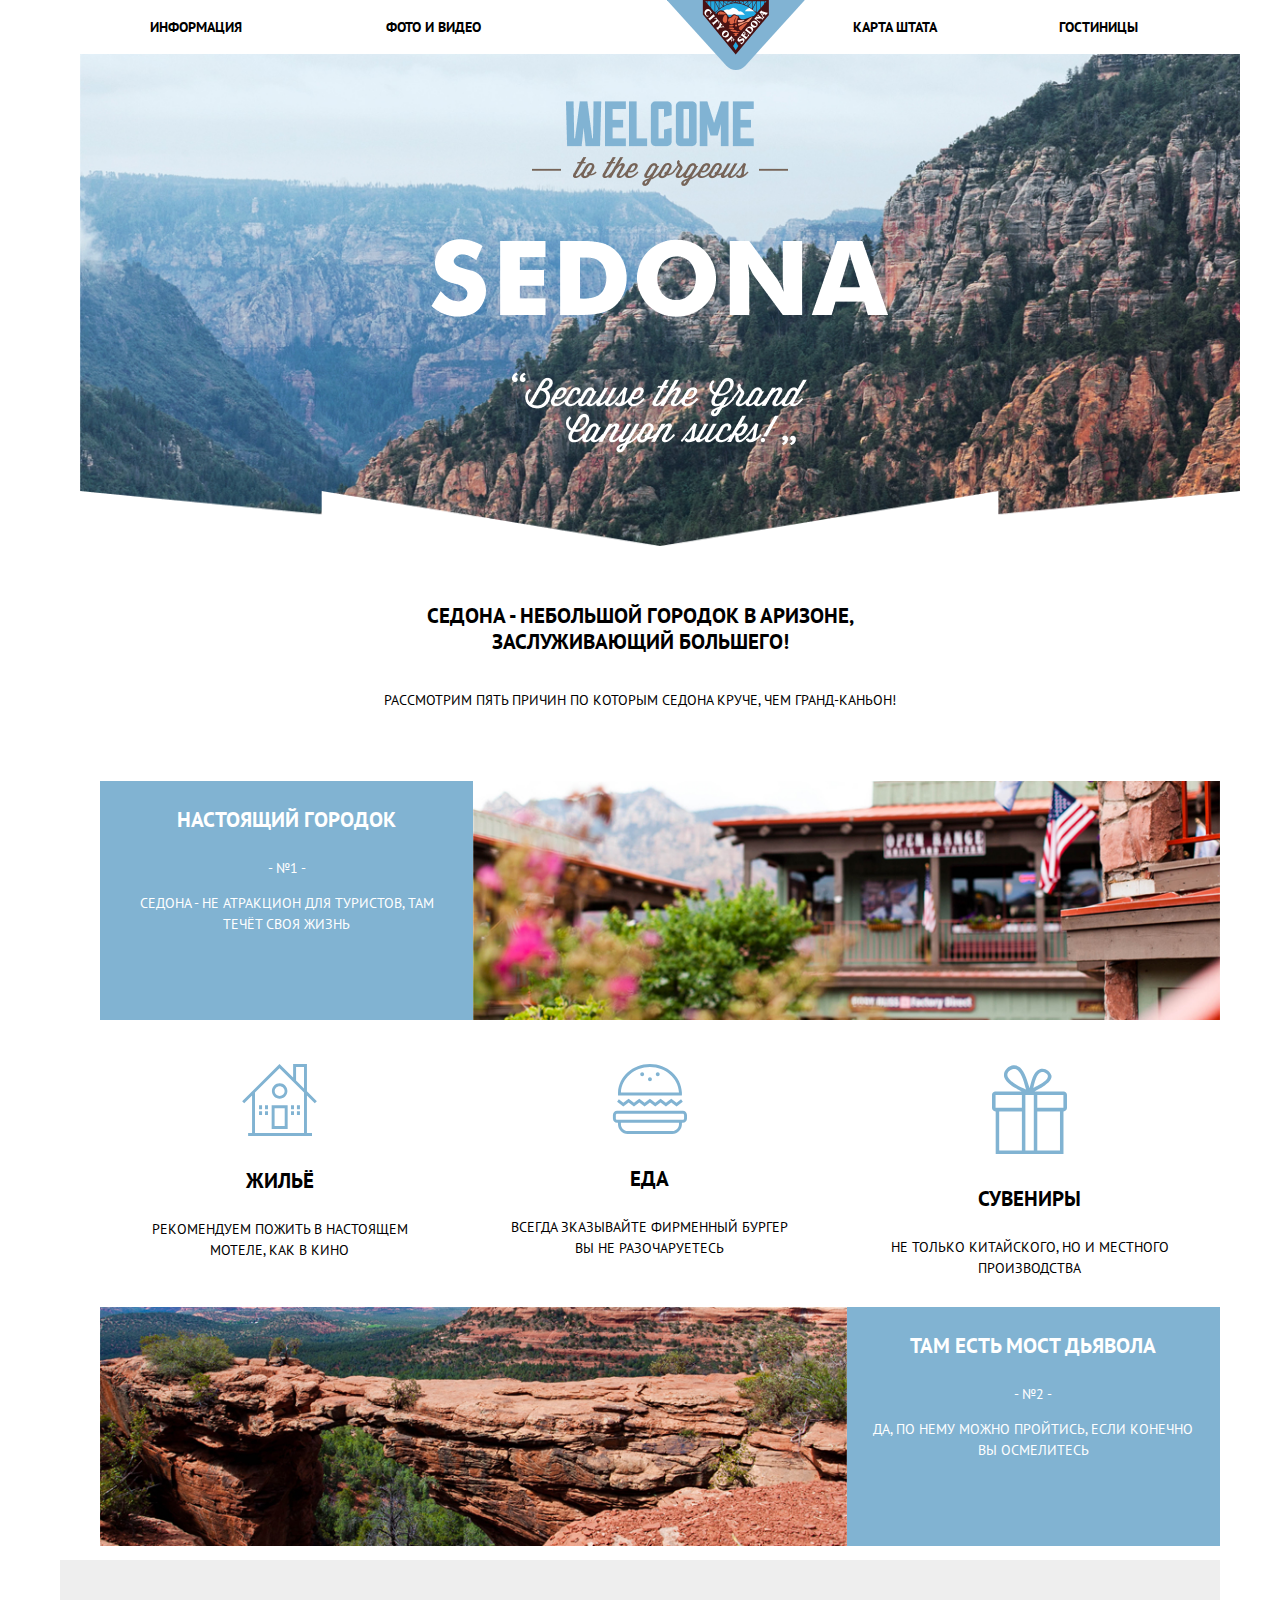
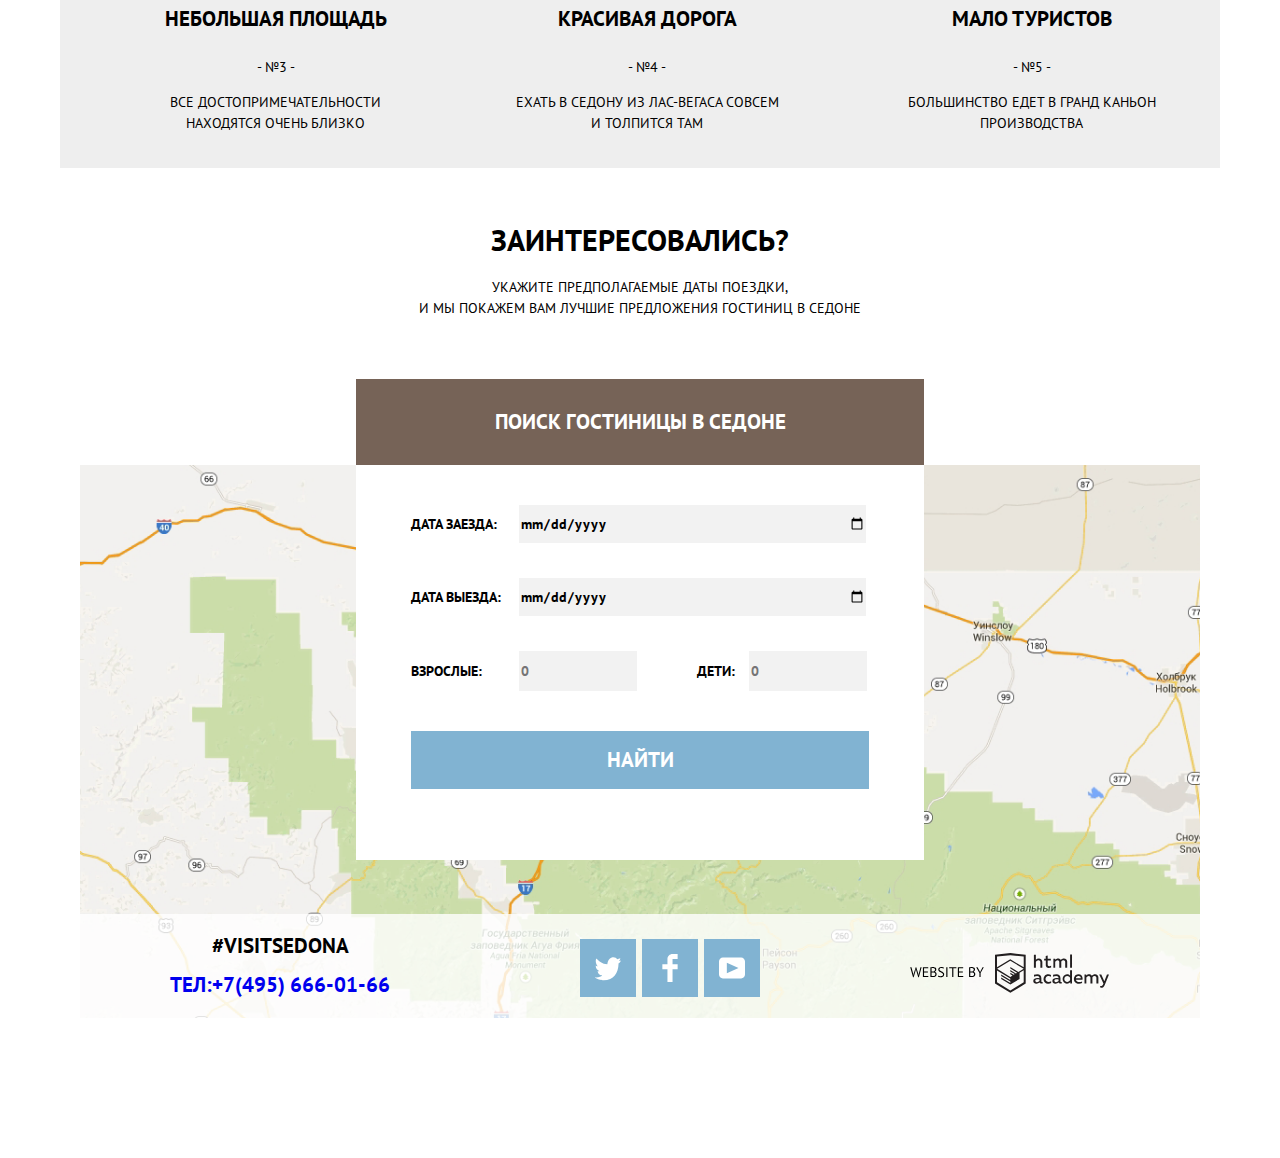
==== commit a8784dcc: "Гриды и флексы и всё остальное" ====
--- a/index.html
+++ b/index.html
@@ -9,22 +9,21 @@
   <link rel="icon" href="favicon.ico">
   <link rel="icon" href="img/icon.svg" type="image/svg+xml">
 </head>
-
 <body class="page-body">
   <header class="main-header">
     <nav class="main-navigation container">
       <a class="main-header-logo" href="index.html"><img src="img/logo.svg" width="138" height="70"
           alt="логотип Sedona"></a>
       <ul class="site-navigation">
-        <li><a class="navigation-items" href="#">Информация</a></li>
-        <li><a class="navigation-items" href="#">Фото и видео</a></li>
-        <li><a class="navigation-items" href="#">Карта штата</a></li>
-        <li><a class="navigation-items" href="catalog.html">Гостиницы</a></li>
+        <li class="navigation-items"><a href="#">Информация</a></li>
+        <li class="navigation-items"><a href="#">Фото и видео</a></li>
+        <li class="navigation-items"><a href="#">Карта штата</a></li>
+        <li class="navigation-items"><a href="catalog.html">Гостиницы</a></li>
       </ul>
     </nav>
   </header>
-  <main class="container">
-    <div class="head-image">
+  <main  class="container">
+    <div class="head-image container">
       <div class="head-image-item1">
         <img src="img/background-photo-sedona.jpg" width="1200" height="auto" alt="sedona photo">
       </div>
@@ -32,7 +31,7 @@
         <img src="img/welcome.png" width="458" height="352" alt="welcome to the gorgeous Sedona">
       </div>
       <div class="head-image-item3">
-        <img src="img/white-bg-figure.png" width="1240" height="auto" alt="welcome to the gorgeous Sedona">
+        <img src="img/white-bg-figure.png" width="1200" height="auto" alt="welcome to the gorgeous Sedona">
       </div>
     </div>
     <article class="intro">
@@ -54,7 +53,7 @@
         </div>
       </ul>
       <ul class="advantages-list-2">
-        <li class="class=" advantages-white>
+        <li class="advantages-white">
           <img src="img/home-icon.svg" width="75" height="72" alt="home icon">
           <h4 class="like-h4">ЖИЛЬЁ</h4>
           <p>РЕКОМЕНДУЕМ ПОЖИТЬ В НАСТОЯЩЕМ<br>
@@ -74,7 +73,7 @@
         </li>
       </ul>
       <ul class="advantages-list-3">
-        <li class="advantages-white">
+        <li>
           <img class="photo-of-sedona-2" src="img/sedona-canyon.jpg" width="800" height="256" alt="каньон в Седоне">
         </li>
         <li class="advantages-blue">
@@ -113,11 +112,11 @@
       </section>
     </div>
     <div class="booking">
-      <div class="appointment-bg">
+      <div class="appointment-bg container">
         <img src="img/map.png" width="1200" height="593" alt="sedona map">
       </div>
       <section class="appointment">
-        <h3 class="appointment-info">ПОИСК ГОСТИНИЦЫ В СЕДОНЕ</h3>
+        <div class="appointment-info like-h2">ПОИСК ГОСТИНИЦЫ В СЕДОНЕ</div>
         <form class="appointment-form">
           <div class="appointment-item">
             <label for="date">ДАТА ЗАЕЗДА:</label>
@@ -162,8 +161,64 @@
               alt="youtube"></a>
         </li>
       </ul>
-      <p class="footer-copyright"><img src="img/website-by-html-academy.svg" width="197" height="41" alt="HTML-ACADEMY">
-      </p>
+      <a class="footer-copyright" href="#">
+        <img src="img/website-by.svg" width="74" height="26" alt="HTML-ACADEMY">
+        <svg width="115" height="41" viewBox="0 0 115 41" fill="none" xmlns="http://www.w3.org/2000/svg">
+          <path fill-rule="evenodd" clip-rule="evenodd" d="M15.5197 1.05737H15.3509L0 2.71895V31.4945L15.3509 40.8382L30.7018 31.4945V2.71895L15.5197 1.05737ZM77.0183 
+           2.62185H75.0876V15.7311H77.0183V2.62185ZM40.8619 2.63264V7.76843C41.6131 6.9864 42.6386 6.5436 43.7105 
+           6.53843C44.6823 6.47908 45.6329 6.84495 46.3253 7.54479C47.0177 8.24462 47.3866 9.21244 47.3399 
+           10.2068V15.7634H45.367V10.4658C45.4231 9.94897 45.2754 9.43059 44.9566 9.02553C44.6377 8.62047 44.174 8.36218
+           43.6683 8.3079H43.3518C42.3456 8.36979 41.4321 8.9295 40.9041 9.80764V15.7634H38.8995V2.63264H40.8619ZM77.0183 
+           31.4837H75.2775V30.0595C74.4828 31.1353 73.23 31.7538 71.9119 31.7211C69.4751 31.5528 67.5825 29.4822 67.5825 
+           26.9845C67.5825 24.4867 69.4751 22.4162 71.9119 22.2479C73.1195 22.2052 74.2818 22.7203 75.0771 
+           23.6505V18.3205H77.0183V31.4837ZM47.0656 30.0595C47.263 30.0515 47.4583 30.0152 47.6459 29.9516V31.3866C47.2482 
+           31.5404 46.826 31.6172 46.4009 31.6132C45.6482 31.6769 44.9394 31.2429 44.639 30.5342C43.7036 31.31 42.5302 31.7227 41.3261 
+           31.6995C39.733 31.6995 38.256 30.804 38.256 28.9482C38.256 26.65 40.3661 25.9379 42.1702 25.9379C42.9402 25.9505 43.707 26.0408
+           44.4596 26.2076V25.884C44.4596 24.805 43.6578 23.9742 42.1491 23.9742C41.0585 23.9764 39.9804 24.2116 38.9839 
+           24.6647V22.8305C40.0678 22.451 41.204 22.2506 42.3495 22.2371C44.8394 22.2371 46.3693 23.4455 46.3693 26.1753V29.4121C46.3546 
+           29.5668 46.401 29.721 46.4981 29.8406C46.5951 29.9601 46.7349 30.035 46.8862 30.0487H47.0656V30.0595ZM40.2711 28.8403C40.298 
+           29.229 40.4761 29.5905 40.7655 29.844C41.055 30.0974 41.4317 30.2217 41.8115 30.189H41.9275C42.8819 30.1906 43.7973 29.8022 
+           44.4702 29.11V27.5779C43.842 27.4414 43.2026 27.3655 42.5605 27.3513C41.5055 27.3513 40.2817 27.7074 40.2817 28.8403H40.2711ZM56.0229 
+           22.9384C55.1962 22.4632 54.2596 22.2246 53.3115 22.2479H52.9422C51.7332 22.2873 50.5891 22.8166 49.7619 23.7192C48.9347 24.6218 48.4923
+           25.8236 48.5321 27.06V27.5024C48.6957 30.0004 50.805 31.8921 53.2482 31.7318C54.2519 31.7555 55.2477 31.5452 56.1601 
+           31.1168V29.2718C55.3769 29.7215 54.4945 29.9591 53.5963 29.9624C52.5199 30.0288 51.4963 29.4793 50.9385 28.5356C50.3806 
+           27.5918 50.3806 26.4095 50.9385 25.4658C51.4963 24.522 52.5199 23.9725 53.5963 24.039C54.461 24.0357 55.3066 24.2989 56.0229 
+           24.7942V22.9384ZM66.1514 30.0595C66.3488 30.0515 66.5441 30.0152 66.7317 29.9516V31.3866C66.334 31.5404 65.9118 31.6172 65.4867
+           31.6132C64.734 31.6769 64.0252 31.2429 63.7248 30.5342C62.7894 31.31 61.616 31.7227 60.4119 31.6995C58.8188 31.6995 57.3417 
+           30.804 57.3417 28.9482C57.3417 26.65 59.4518 25.9379 61.256 25.9379C62.0259 25.9505 62.7928 26.0408 63.5454 26.2076V25.884C63.5454 
+           24.805 62.7436 23.9742 61.2349 23.9742C60.1443 23.9764 59.0662 24.2116 58.0697 24.6647V22.8305C59.1536 22.451 60.2897 22.2506 
+           61.4353 22.2371C63.9252 22.2371 65.455 23.4455 65.455 26.1753V29.4121C65.4404 29.5668 65.4868 29.721 65.5838 29.8406C65.6809 
+           29.9601 65.8207 30.035 65.972 30.0487H66.1514V30.0595ZM59.855 29.8481C59.5632 29.5943 59.3837 29.2311 59.3569 28.8403H59.378C59.378 
+           27.7074 60.5385 27.3513 61.6569 27.3513C62.299 27.3655 62.9383 27.4414 63.5665 27.5779V29.11C62.8937 29.8022 61.9782 30.1906 61.0239 
+           30.189H60.9078C60.5263 30.2247 60.1469 30.1019 59.855 29.8481ZM69.3271 26.9305C69.3271 25.2859 70.6308 23.9526 72.239 23.9526L72.2601 
+           24.0066C73.4742 24.0066 74.5742 24.7382 75.0665 25.8732V28.0311C74.5856 29.1871 73.4673 29.9296 72.239 29.9084C70.6308 29.9084 69.3271 
+           28.5752 69.3271 26.9305ZM83.3486 22.2479C86.8408 22.2479 88.0541 25.1395 87.4844 27.7397H80.922C81.1436 29.3582 82.6839 30.0163 84.2876 
+           30.0163C85.2509 30.0196 86.2027 29.8021 87.0729 29.3797V31.1061C86.0736 31.5421 84.9939 31.7519 83.9078 31.7211C81.2385 31.7211 78.8963 
+           30.189 78.8963 26.9521C78.8362 25.7502 79.2482 24.5736 80.0408 23.6841C80.8334 22.7945 81.9408 22.2658 83.1165 22.2155H83.3486V22.2479ZM80.8693 
+           26.1753C80.9704 24.8237 82.1216 23.8104 83.4436 23.9095H83.4858C84.1064 23.8531 84.7196 24.08 85.1612 24.5295C85.6028 24.979 85.8275 25.6051 
+           85.7752 26.24H80.8693V26.1753ZM89.489 31.4621V22.4961H91.2298V23.575C91.9777 22.7197 93.041 22.2229 94.1628 22.2047C95.2951 22.1328 96.3712 
+           22.7163 96.9482 23.7153C97.7407 22.8335 98.8477 22.3161 100.018 22.2803C100.952 22.2327 101.859 22.6011 102.507 23.2901C103.154 23.9792 
+           103.478 24.9213 103.394 25.8732V31.4837H101.39V25.9271C101.437 25.4734 101.306 25.0191 101.024 24.6647C100.743 24.3104 100.336 24.0852 
+           99.8917 24.039H99.6174C98.7512 24.0941 97.9525 24.536 97.4335 25.2474V31.4837H95.4289V25.9271C95.4728 25.47 95.3357 25.0139 95.0481 
+           24.6611C94.7606 24.3082 94.3467 24.088 93.8991 24.0497H93.6881C92.7466 24.1344 91.8915 24.6449 91.3564 25.4416V31.5161H89.5312L89.489 
+           31.4621ZM113.977 22.4745H111.972L109.324 29.2718L106.306 22.4853H104.196L108.417 31.5484L108.237 32.0016C107.72 33.3611 107.003 34.0516 
+           106.053 34.0516C105.75 34.0548 105.447 34.0112 105.156 33.9221V35.6161C105.536 35.7125 105.926 35.7632 106.317 35.7671C107.646 35.7671 
+           108.902 35.0226 109.851 32.6813L113.977 22.4745ZM52.689 6.78658V3.54974L50.7266 4.01369V6.73264H49.144V8.49132H50.7899V12.9905C50.7231 
+           13.817 51.0244 14.6301 51.61 15.2038C52.1955 15.7775 53.0028 16.0505 53.8073 15.9468C54.5996 15.9535 55.3875 15.8259 56.139 
+           15.5692V13.8429C55.5727 14.0781 54.9672 14.199 54.356 14.199C53.2165 14.199 52.689 13.8105 52.689 12.6237V8.5129H55.8541V6.78658H52.689ZM58.3862 
+           15.7526V6.75421H60.1376V7.83316C60.8811 6.97655 61.9403 6.476 63.0601 6.45211C64.1624 6.38099 65.2146 6.93142 65.8032 7.88711C66.5958 7.00534 
+           67.7028 6.48794 68.8734 6.45211C69.8138 6.41462 70.7233 6.79859 71.364 7.50353C72.0046 8.20846 72.3126 9.16418 72.2073 
+           10.1205V15.7418H70.2028V10.1853C70.2499 9.73151 70.1184 9.27721 69.8373 8.92287C69.5561 8.56853 69.1485 8.34334 68.7046
+           8.29711H68.4619C67.5957 8.35228 66.797 8.7942 66.278 9.50553V15.7418H64.2734V10.1853C64.3206 9.73151 64.1891 9.27721 
+           63.9079 8.92287C63.6268 8.56853 63.2191 8.34334 62.7752 8.29711H62.5326C61.5911 8.38181 60.736 8.89229 60.2009
+           9.68895V15.7634H58.3862V15.7526ZM28.6972 30.3033L28.7078 30.2968L28.6972 30.3184V30.3033ZM28.6972 18.3205V30.3033L15.3509 
+           38.4321L2.00459 30.3184V18.5147L15.2876 26.6068V28.0311L6.18257 22.5284V23.9418L15.3404 29.5632V31.0629L6.19312 
+           25.4955V26.9521L15.3509 32.5734L24.5826 26.9197V20.8129L28.6972 18.3205ZM28.7078 16.7776L25.0362 18.9355L23.3482 20.0145L15.3087 
+           15.0837V16.4971L22.156 20.7266L22.0083 20.8237L20.9532 21.4063L15.2876 17.9537V19.3995L19.761 22.1184L18.706 22.8413L15.3298 
+           20.7913V22.2047L17.5454 23.5426L15.2982 24.9021L2.11009 16.864L15.3087 8.72869L28.7078 16.7776ZM15.2876 7.27211L28.7078 
+           15.3534V4.56395L15.3615 3.12895L2.01514 4.56395V15.3534L15.2876 7.27211Z" fill="#231F20" />
+        </svg>
+      </a>
     </footer>
   </div>
 </body>
--- a/css/style.css
+++ b/css/style.css
@@ -100,7 +100,7 @@
     font-weight: 400;
 }
 
-img {
+img { 
     max-width: 100%;
     height: auto;
 }
@@ -115,9 +115,11 @@
     display: flex;
 }
 .main-header-logo {
-    margin-left: 200px;
-}
-
+    position: absolute;
+    left: 47%;
+    translate: 47%;
+}
+    
 /*Main Navigation*/
 
 .main-navigation {
@@ -131,24 +133,48 @@
 
 .site-navigation {
     display: flex;
-    justify-content: space-between;
-    list-style: none; 
-    gap: 120px;       
-}
-
-.navigation-items{
-    text-decoration: none;
-}
-
-.introduction {
-    font-size: 14px;
-    line-height: 26px;
-    font-weight: 700;
-}
-
+    flex-wrap: wrap;
+    list-style: none;      
+}
+
+.site-navigation li:nth-child(1) {
+    padding: 0  72px 0 50px;
+}
+
+.site-navigation li:nth-child(2) {
+    padding: 0  72px 0 72px;
+}
+
+.site-navigation li:nth-child(3) {
+    padding: 0  72px 0 300px;
+}
+
+.site-navigation li:nth-child(4) {
+    padding: 0  72px 0 50px;
+}
+
+.site-navigation a  {
+    text-decoration:none;
+    color: var(--color-black);    
+}
+
+.site-navigation a:hover {
+    color: var(--color-blue);    
+}
+ 
+.site-navigation a:focus {
+    color: var(--color-darker-brown) ;    
+}
+
+.site-navigation a:active {
+    color: var(--color-grey);    
+}
+ 
 .intro {
-    margin-top: 10px 20px;
-    padding: 10px;
+    display: flex;
+    flex-direction: column;
+    justify-content: center;
+    padding: 40px 0  40px 0;   
 }
 
 .head-image {
@@ -156,6 +182,7 @@
 }
 
 .head-image-item1 {
+    display: flex;
     grid-column-start: 1;
     grid-column-end: 12;  
     grid-row-start: 1;
@@ -169,6 +196,7 @@
     grid-row-end: 8;      
 }
 .head-image-item3 {
+    display: flex;
     grid-column-start: 1;
     grid-column-end: -1; 
     grid-row-start: 10;
@@ -181,8 +209,13 @@
     margin: 60px 0;
 }
 
-.advantages {
-margin: 0;
+.advantages-item2 img {
+    display: flex;   
+    margin: 0;
+}
+
+.advantages-list-3 img {
+    display: flex;   
 }
 
 .advantages-list-1 {
@@ -191,29 +224,31 @@
 }
 
 .advantages-list-2 {
-    display: grid;
-    grid-template-columns: repeat(3, 1fr);
+    display: flex;  
+    flex-direction: row;
+    justify-content: space-around;
     list-style: none;
-    margin-top: 60px;
-    margin-bottom: 60px;
+    padding-top: 30px;
 }
 
 .advantages-list-3 {
-    display: grid;
-    grid-template-columns: 2fr 1fr;
+    display: flex;  
+    flex-direction: row;
     list-style: none;
 }
 
 .advantages-list-4 {
-    display: grid;
-    grid-template-columns: repeat(3, 1fr);
-    list-style: none;
-}
-
-.advantages-blue {
+    display: flex;  
+    flex-direction: row;
+    justify-content: space-around;
+    list-style: none;    
+    background-color: var(--color-light-gray);
+}
+
+.advantages-blue {   
     width: 400px;
     color: var(--color-white);
-    background-color: var(--color-darker-blue);
+    background-color: var(--color-blue);
 }
 
 .advantages-white {
@@ -221,7 +256,7 @@
     background-color: var(--color-white);
 }
 .advantages-grey {
-    margin: 0;
+    padding: 20px;
     color: var(--color-black);
     background-color: var(--color-light-gray) ;
 }
@@ -234,17 +269,26 @@
     color: var(--color-white);
     background-color: var(--color-blue);
     vertical-align: middle;
-    border: none;
+    outline: 0;
+    border: none;  
 }
 
 .button-blue:hover {
     color: var(--color-white);
-    background-color: var(--color-darker-blue);    
+    background-color: var(--color-darker-blue);  
+     
+}
+
+.button-blue:focus {
+    color: var(--color-extralight-grey);
+    background-color: var(--color-extradark-blue);  
+    
 }
 
 .button-blue:active {
-    color: var(--color-white);
-    background-color: var(--color-extradark-blue);    
+    color: var(--color-extralight-grey);
+    background-color: var(--color-extradark-blue);  
+   
 }
 
 .button-brown {
@@ -252,6 +296,7 @@
     color: var(--color-white);
     background-color: var(--color-brown);
     vertical-align: middle;
+    outline: 0;
     border: none;
 }
 
@@ -262,14 +307,25 @@
 
 .button-brown:active {
     color: var(--color-white);
-    background-color: var(--color-extradark-brown); 
+    background-color: var(--color-extradark-brown);   
 }  
 
 .button-transparent {
+    width: 137px;
+    height: 37px;
     font: inherit;
     color: var(--color-white);
     background-color: transparent; 
     border: 1px solid white;
+    outline: 0;    
+}
+
+.button-transparent:hover {
+    font: inherit;
+    color: var(--color-black);
+    background-color: var(--color-white); 
+    border: 1px solid white;
+    outline: 0;
 }
 
 .appointment-form .button-blue {
@@ -323,24 +379,24 @@
     flex-wrap: wrap;
 }
 
-.appointment-item:nth-child(1) {
-    margin: 10px 0 55px 55px;    
-}
-
-.appointment-item:nth-child(2) {
-    margin: 0 0 55px 55px; 
-}
-
-.appointment-item:nth-child(3) {
-    margin: 0 0 0 55px; 
+.appointment-form .appointment-item:nth-child(1) {
+    margin: 40px 0 55px 55px;    
+}
+
+.appointment-form .appointment-item:nth-child(2) {
+    margin: -20px 0 55px 55px; 
+}
+
+.appointment-form .appointment-item:nth-child(3) {
+    margin: -20px 0 0 55px; 
     
 }
-.appointment-item:nth-child(4){
-    margin: 0 0 60px 20px; 
+.appointment-form .appointment-item:nth-child(4){
+    margin: -20px 0 60px 60px; 
 }
 
 .form-button {
-    margin: 0 55px 55px 55px;    
+    margin: -20px 55px 55px 55px;    
 }
 
 .appointment-item input {
@@ -355,17 +411,54 @@
     font-weight: 700;        
 }
 
+.appointment-item:nth-child(1) label {
+    margin-right: 18px;    
+}
+
+.appointment-item:nth-child(2) label {
+    margin-right: 14px;    
+}
+
+.appointment-item:nth-child(3) label {
+     margin-right: 33px;    
+}
+
+.appointment-item:nth-child(4) label {
+    margin-right: 10px;    
+}
+
+.appointment-item:nth-child(1) input {
+    width: 346px;
+    height: 38px;
+}
+
+.appointment-item:nth-child(2) input {
+    width: 346px;
+    height: 38px;
+}
+
+.appointment-item:nth-child(3) input {
+    width: 114px;
+    height: 38px;
+}
+
+.appointment-item:nth-child(4) input {
+    width: 114px;
+    height: 38px;
+}
+
 .appointment-info {
+    display: table-cell;
     width: 568px;
     height: 86px;
     background-color: var(--color-brown);
     color: var(--color-white);
-    margin-top: 0;
-    padding: 0;  
-      
+    vertical-align: middle;
 }
 
 /*CATALOG*/
+
+/*HEAD IMAGE*/
 
 .parameters-hotel {
      display: grid; 
@@ -373,6 +466,7 @@
 }
 
 .bg-image-parameters {
+    display: flex;
     grid-column-start: 1;
     grid-column-end: 12;  
     grid-row-start: 1;
@@ -388,19 +482,198 @@
     grid-row-end: 3;
 }
 
+.hotel-options {
+    display: flex;
+    flex-direction: row;
+    background-image: url("img/background-sedona-blur");
+}
+
+/* CHECK-BOXES */
+
+.infrustructure-box {
+    margin: 30px 35px 0 90px;
+}
+
+.housing-type-box {
+    margin: 31px 35px 0 20px;
+}
+
+.infrustructure legend {
+    margin-left: -20px;
+}
+
+.housing-type-box legend {
+    margin-left: -38px;
+}
+
+.check__input {
+    position: absolute;
+    -webkit-appearance: none;
+    -moz-appearance: none;
+    appearance: none;     
+}
+
+.check__box {
+    position: absolute;
+    width: 23px;
+    height: 23px;
+    margin-left: -30px;
+    background-image: url("data:image/svg+xml,%3Csvg width='23' height='23' viewBox='0 0 23 23' fill='none' xmlns='http://www.w3.org/2000/svg'%3E%3Cpath fill-rule='evenodd' clip-rule='evenodd' d='M3 0H20C21.65 0 23 1.35 23 3V20C23 21.65 21.65 23 20 23H3C1.35 23 0 21.65 0 20V3C0 1.35 1.35 0 3 0ZM21 3C21 2.458 20.542 2 20 2H3C2.458 2 2 2.458 2 3V20C2 20.542 2.458 21 3 21H20C20.542 21 21 20.542 21 20V3Z' fill='white'/%3E%3C/svg%3E%0A") ;
+}
+
+.check__input:checked + .check__box {
+    background-image: url("data:image/svg+xml,%3Csvg width='27' height='23' viewBox='0 0 27 23' fill='none' xmlns='http://www.w3.org/2000/svg'%3E%3Cpath d='M7.28505 7.48601L4.45605 10.315L12.2391 18.098L26.1711 4.16601L23.3431 1.33701L12.2391 12.439L7.28505 7.48601Z' fill='white'/%3E%3Cpath d='M21 20C21 20.542 20.542 21 20 21H3C2.458 21 2 20.542 2 20V3C2 2.458 2.458 2 3 2H19.908L21.493 0.415C21.041 0.146542 20.5257 0.00329969 20 0H3C1.35 0 0 1.35 0 3V20C0 21.65 1.35 23 3 23H20C21.65 23 23 21.65 23 20V10.171L21 12.171V20Z' fill='white'/%3E%3C/svg%3E");
+}
+    
+.check {
+    padding-left: 0,9em;
+}
+
 .infrustructure {
-    margin-left: 30px 30px 0 0;
+    display: flex;
+    flex-direction: column;
+    justify-content: space-between;
 }
 
 .housing-type {
-    margin-left: 30px 30px 0 80px; 
-}
+    display: flex;
+    flex-direction: column;
+    justify-content: space-between;
+}
+
+.housing-type label {
+    text-align: left;
+    margin: 10px;
+}
+
+.infrustructure label {
+    text-align: left;
+    margin: 10px;
+}
+
+/*PRICE RANGE*/
 
 .price {
-    display: flex;
-    flex-direction:  column;
-    margin-left: 30px 30px 0 300px; 
-}
+   margin: 0;
+   padding: 0;
+   border: none;
+   margin-left: -20px; 
+}
+
+.range-filter {
+    width: 250px;
+    margin-top: 20px;      
+}
+
+.price legend{
+    font-size: 16px;
+    line-height: 21px;
+    font-weight: 700;
+    margin-left: -35px;
+}
+
+.range-controls .scale {
+    height: 2px;
+    width: 290px;
+    background-color: var(--color-grey);
+}
+
+.range-controls .bar{
+    height: 2px;
+    width: 70%;
+    background-color: var(--color-white);
+}
+
+.range-controls {
+    margin-top: 60px;
+    display: flex;
+    flex-direction: column;
+    position: relative;     
+}
+
+.price-controls {
+    margin-top: -50px;
+    display: flex;
+    flex-direction: row;
+    flex-wrap: nowrap;    
+}
+
+.range-controls .toogle {
+    position: absolute;
+    top: -12px;
+    width: 4px;
+    height: 4px;
+    padding: 0;
+    border: 8px solid var(--color-white);
+    background-color: var(--color-grey);
+    border-radius: 50%;
+    box-shadow: 0 2px 0 var(--color-grey);
+    cursor: pointer;
+}
+
+.range-controls .toogle:hover {
+    position: absolute;
+    top: -12px;
+    width: 5px;
+    height: 5px;
+    padding: 0;
+    border: 10px solid var(--color-white);
+    background-color: var(--color-grey);
+    border-radius: 50%;
+    box-shadow: 0 2px 0 var(--color-grey);
+    cursor: pointer;
+}
+
+.range-controls .toogle-min {
+   left: 0;
+}
+ 
+.range-controls .toogle-max {
+    left: 200px;
+ }
+
+.price-controls label {
+    font-size: 14px;
+    line-height: 26px;
+    font-weight: 400;
+    text-transform: uppercase;
+}
+
+.price-controls .min-price input {
+    width: 140px;
+    height: 25px;
+    background-color: transparent;
+    font-size: inherit;
+    font-size: inherit;
+    border-top: 2px solid white;
+    border-bottom: 2px solid white;
+    border-left: 2px solid white;
+    text-align: center;
+    color: var(--color-white);
+    outline: 0;
+}
+
+.price-controls .max-price input {
+    width: 140px;
+    height: 25px;
+    background-color: transparent;
+    font-size: inherit;
+    font-size: inherit;
+    border-top: 2px solid white;
+    border-bottom: 2px solid white;
+    border-right: 2px solid white;
+    border-left: 2px dashed white;    
+    text-align: center;
+    color: var(--color-white);
+    outline: 0;
+}
+
+.price-box .button-transparent {
+    margin-top: 20px;
+    margin-left: 40px;
+}
+ 
+/*HOTELS OPTIONS*/
 
 .hotels {
   display: flex;
@@ -417,7 +690,10 @@
 }
 
 .hotels-item img {
-    margin: 30px 75px;    
+    width: 135px;
+    height: 90px;
+    margin: 30px 75px;  
+    object-fit: contain;  
 }
 
 .hotel-item-info {
@@ -434,29 +710,30 @@
 }
 
 .hotel-item-info p {
-    margin-top: 0; 
+    margin-top: -10px; 
     align-self: flex-start;      
 }
 
 .rating {
-    align-self: flex-end; 
-    margin-left: 500px;    
-    background-color: var(--color-extralight-grey);
-    padding: 5px 10px ;
-}
-
-.hotel-options {
-  display: flex;
-  flex-direction: row;
-  background-image: url("img/background-sedona-blur");
-}
-
-.infrustructure-box {
-    margin: 35px 35px 0 75px;
-}
-
-.housing-type-box {
-    margin: 35px 35px 0 20px;
+    width: 130px;
+    height: 27px;
+    align-self: flex-end;
+    text-align: center; 
+    margin-left: 420px;
+    margin-bottom: 35px;     
+    background-color: var(--color-extralight-grey);    
+}
+
+.rating::before {
+    content: "";
+    position: absolute;
+    background-image: url(blue_stars.svg) no-repeat 50% 50%;;
+}
+
+.hotel-info-buttons {
+    display: flex;
+    flex-direction: row;
+    justify-content: space-between;   
 }
 
 .price-box {
@@ -493,45 +770,99 @@
 
 .sorting li {    
    margin-left: 30px;
-}
-
+   margin-top: 33px;
+}
+
+.sorting a{ 
+    border-bottom: 2px dotted var(--color-blue);
+    color: var(--color-grey);
+    text-decoration: none;
+}
+
+.sorting a:hover {    
+    border-bottom: 2px dotted var(--color-blue);
+    color: var(--color-blue);
+}
+
+.sorting a:focus {    
+    color: var(--color-blue);
+    border: none;
+}
+
+.sorting a:active {  
+    color: var(--color-black);
+    border: none;
+}
 
 .prev-next {
-    margin: 20px 20px 0 87px;
-}
-
-.hotel-info-buttons {
     display: flex;
     flex-direction: row;
-    justify-content: space-between;   
+    justify-content: space-between;
+    margin: 35px 20px 0 380px;
+}
+
+.prev  {
+    fill: var(--color-grey);
+}
+
+.next {
+    fill: var(--color-grey);
+}
+
+.prev:hover path {
+    fill: var(--color-black);    
+}
+
+.next:hover path {
+    fill: var(--color-black);     
+}
+
+.prev:focus path{
+    fill: var(--color-blue);    
+}
+
+.next:focus path{
+    fill: var(--color-blue);    
+}
+
+.prev:active path{
+    fill: var(--color-blue);    
+}
+
+.next:active path{
+    fill: var(--color-blue);    
 }
 
 /*FOOTER*/
 
 .main-footer {
+    display: flex;
+    justify-content: center;
+    gap: 150px;
+    margin: 10px;
+    background-color: rgba(255, 255, 255, 0.8); 
+    position: relative;
+    bottom: 120px ; 
+}
+
+.main-footer-catalog {
     display: flex;
     justify-content: center;
     gap: 170px;
     margin: 10px;
-    background-color: gba(255, 255, 255, 0.9);     
+    background-color: var(--color-white); 
 }
 
 .footer-hashtag {
     font-size: 21px;
-    line-height: 26px;
-    font-weight: 700;
+    font-weight: 700;  
 }
 
 .contacts-phone {
     font-size: 21px;
-    line-height: 26px;
     font-weight: 700;
-    text-decoration: none;
-}
-
-.footer-phone-hashtag {
-    justify-content: flex-start;
-    align-items: center;
+    line-height: 10px;
+    text-decoration: none;   
 }
 
 .footer-social {
@@ -543,12 +874,40 @@
 }
 
 .footer-copyright {
+    display: flex;
+    width: 200px;
+    height: 41px;
+    justify-content: space-between;
     grid-column-start:10;
     grid-column-end: 12;  
     padding-top: 38px;
-    padding-bottom: 41px;
-}
-
-
-
-
+    padding-bottom: 35px;
+}
+
+.social-button img {
+    width: 26px;
+    height: 28px;
+    background-color: var(--color-blue); 
+    background-size: 100px;
+    padding: 15px;
+}
+
+.social-button:hover img {
+    background-color: var(--color-darker-blue);    
+}
+
+.social-button:active img {
+    background-color: var(--color-extradark-blue);    
+}
+
+.footer-copyright:hover path{
+    fill: var(--color-blue);    
+}
+
+.footer-copyright:active path{
+    fill: var(--color-grey);    
+}
+
+
+
+
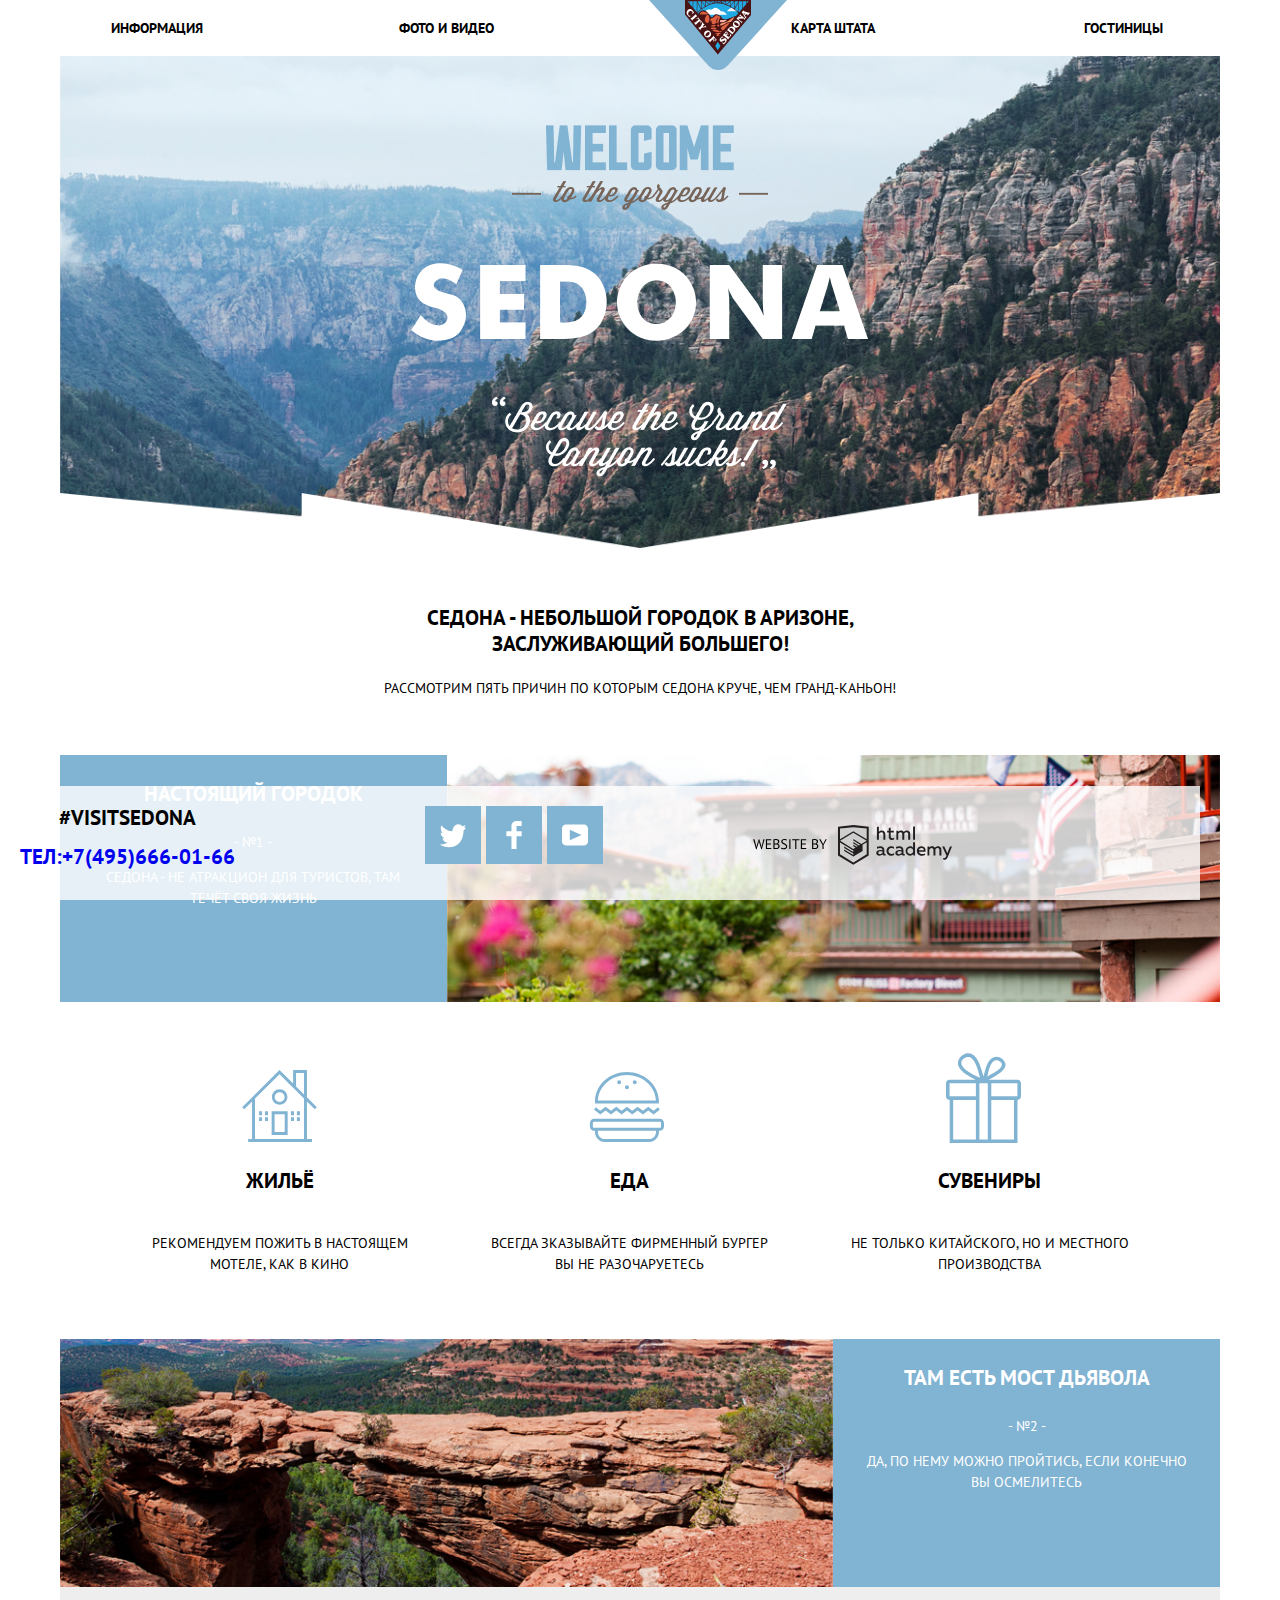
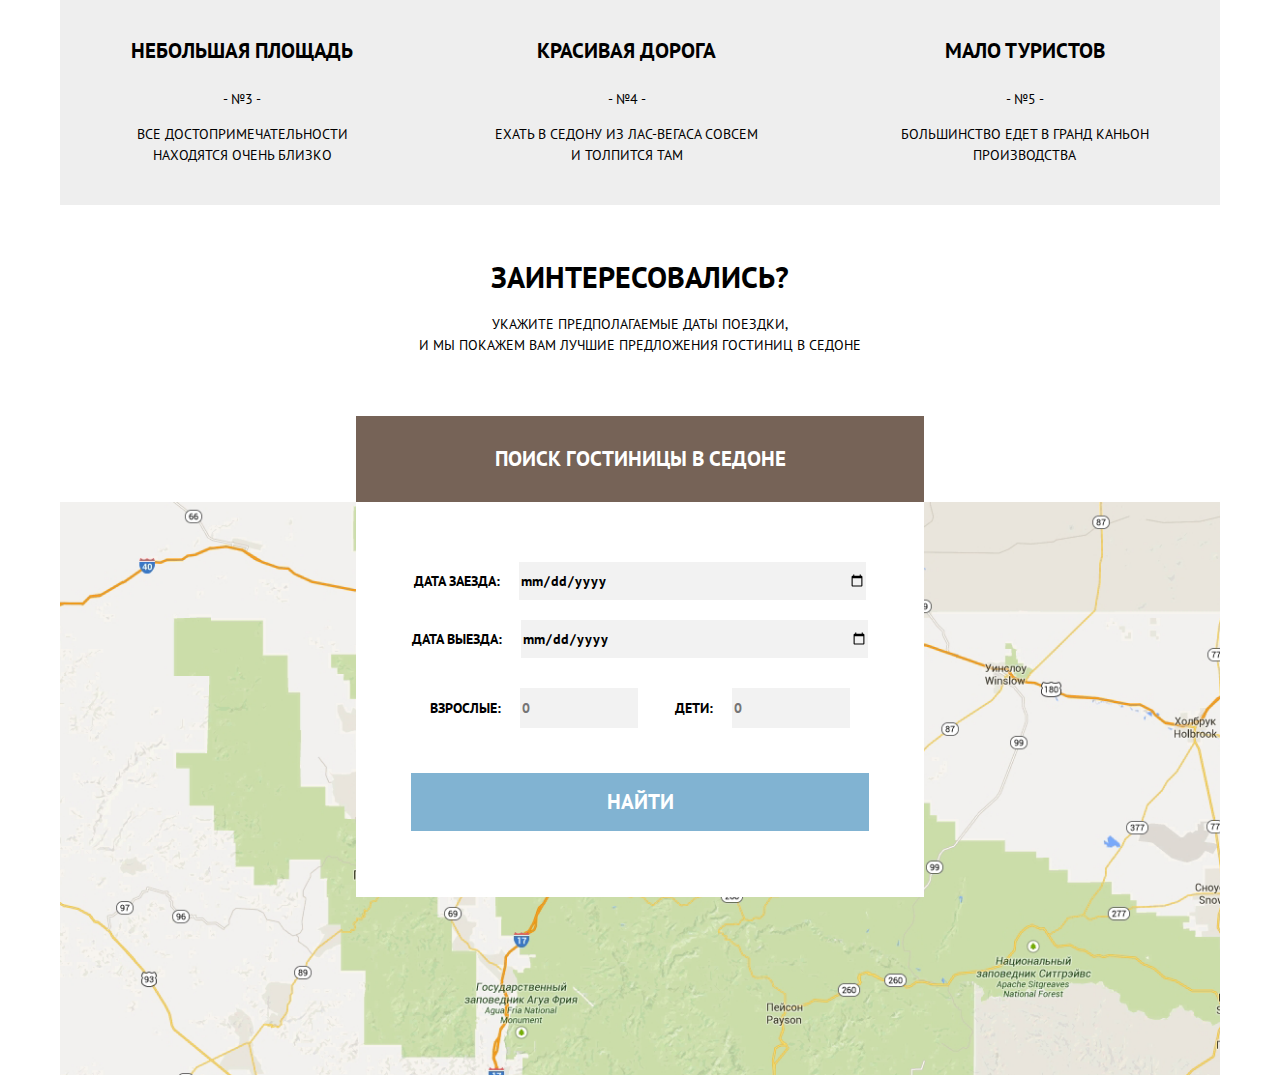
==== commit b128922d: "правки" ====
--- a/index.html
+++ b/index.html
@@ -1,6 +1,5 @@
 <!DOCTYPE html>
 <html class="page" lang="ru">
-
 <head>
   <meta charset="utf-8">
   <title>HTML Academy: Седона</title>
@@ -10,69 +9,68 @@
   <link rel="icon" href="img/icon.svg" type="image/svg+xml">
 </head>
 <body class="page-body">
-  <header class="main-header">
+  <header class="main-header  text-center">
     <nav class="main-navigation container">
       <a class="main-header-logo" href="index.html"><img src="img/logo.svg" width="138" height="70"
           alt="логотип Sedona"></a>
-      <ul class="site-navigation">
-        <li class="navigation-items"><a href="#">Информация</a></li>
-        <li class="navigation-items"><a href="#">Фото и видео</a></li>
-        <li class="navigation-items"><a href="#">Карта штата</a></li>
-        <li class="navigation-items"><a href="catalog.html">Гостиницы</a></li>
+      <ul class="site-navigation container">
+        <li><a href="#">Информация</a></li>
+        <li><a href="#">Фото и видео</a></li>
+        <li><a href="#">Карта штата</a></li>
+        <li><a href="catalog.html">Гостиницы</a></li>
       </ul>
     </nav>
   </header>
   <main  class="container">
-    <div class="head-image container">
-      <div class="head-image-item1">
+    <div class="head-image  text-center">
+      <div class="head-image-photo">
         <img src="img/background-photo-sedona.jpg" width="1200" height="auto" alt="sedona photo">
       </div>
-      <div class="head-image-item2">
+      <div class="head-image-welcome">
         <img src="img/welcome.png" width="458" height="352" alt="welcome to the gorgeous Sedona">
       </div>
-      <div class="head-image-item3">
-        <img src="img/white-bg-figure.png" width="1200" height="auto" alt="welcome to the gorgeous Sedona">
+      <div class="head-image-figure">
+        <img src="img/white-bg-figure.png" width="1200" height="57" alt="white-bg-figure">
       </div>
     </div>
-    <article class="intro">
+    <article class="intro text-center">
       <h2 class="like-h2"> СЕДОНА - НЕБОЛЬШОЙ ГОРОДОК В АРИЗОНЕ,<br>
         ЗАСЛУЖИВАЮЩИЙ БОЛЬШЕГО!</h2>
       <p class="like-h3"> РАССМОТРИМ ПЯТЬ ПРИЧИН ПО КОТОРЫМ СЕДОНА КРУЧЕ, ЧЕМ ГРАНД-КАНЬОН!</p>
     </article>
-    <section class="advantages">
-      <ul class="advantages-list-1">
+    <section class="advantages text-center">
+      <ul class="advantages-list-photo">
         <li class="advantages-blue">
           <h4 class="like-h4">НАСТОЯЩИЙ ГОРОДОК</h4>
-          <p> - №1 -</p>
+          <p> - №1 - </p>
           <p>СЕДОНА - НЕ АТРАКЦИОН ДЛЯ ТУРИСТОВ, ТАМ<br>
             ТЕЧЁТ СВОЯ ЖИЗНЬ</p>
         </li>
-        <li class="advantages-item2">
+        <li>
           <img src="img/sedona-1.jpg" width="800" height="256" alt="Седона">
-        </li>
-        </div>
-      </ul>
-      <ul class="advantages-list-2">
-        <li class="advantages-white">
-          <img src="img/home-icon.svg" width="75" height="72" alt="home icon">
+        </li>        
+      </ul>
+      <ul class="advantages-list-white">
+        <li>
+          <img class="home-icon"src="img/home-icon.svg" width="75" height="72" alt="home icon">
           <h4 class="like-h4">ЖИЛЬЁ</h4>
           <p>РЕКОМЕНДУЕМ ПОЖИТЬ В НАСТОЯЩЕМ<br>
             МОТЕЛЕ, КАК В КИНО</p>
         </li>
-        <li class="advantages-white">
-          <img src="img/burger-icon.svg" width="75" height="72" alt="burger icon">
+        <li>
+          <img class="burger-icon" src="img/burger-icon.svg" width="75" height="72" alt="burger icon">
           <h4 class="like-h4">ЕДА</h4>
           <p>ВСЕГДА ЗКАЗЫВАЙТЕ ФИРМЕННЫЙ БУРГЕР<br>
             ВЫ НЕ РАЗОЧАРУЕТЕСЬ</p>
         </li>
-        <li class="advantages-white">
-          <img src="img/present-icon.svg" width="75" height="72" alt="present icon">
+        <li>
+          <img class="present-icon" src="img/present-icon.svg" width="75" height="72" alt="present icon">
           <h4 class="like-h4">СУВЕНИРЫ</h4>
           <p>НЕ ТОЛЬКО КИТАЙСКОГО, НО И МЕСТНОГО<br>
             ПРОИЗВОДСТВА</p>
         </li>
       </ul>
-      <ul class="advantages-list-3">
+      <ul class="advantages-list-photo">
         <li>
           <img class="photo-of-sedona-2" src="img/sedona-canyon.jpg" width="800" height="256" alt="каньон в Седоне">
         </li>
@@ -83,20 +81,20 @@
             ВЫ ОСМЕЛИТЕСЬ</p>
         </li>
       </ul>
-      <ul class="advantages-list-4">
-        <li class="advantages-grey">
+      <ul class="advantages-list-grey">
+        <li>
           <h4 class="like-h4">НЕБОЛЬШАЯ ПЛОЩАДЬ</h4>
           <p> - №3 - </p>
           <p>ВСЕ ДОСТОПРИМЕЧАТЕЛЬНОСТИ<br>
             НАХОДЯТСЯ ОЧЕНЬ БЛИЗКО</p>
         </li>
-        <li class="advantages-grey">
+        <li>
           <h4 class="like-h4">КРАСИВАЯ ДОРОГА</h4>
           <p> - №4 -</p>
           <p>ЕХАТЬ В СЕДОНУ ИЗ ЛАС-ВЕГАСА СОВСЕМ<br>
             И ТОЛПИТСЯ ТАМ</p>
         </li>
-        <li class="advantages-grey">
+        <li>
           <h4 class="like-h4">МАЛО ТУРИСТОВ</h4>
           <p> - №5 -</p>
           <p>БОЛЬШИНСТВО ЕДЕТ В ГРАНД КАНЬОН<br>
@@ -104,35 +102,35 @@
         </li>
       </ul>
     </section>
-    <div class="interested">
-      <section>
+      <section class="interested  text-center">
         <h2 class="like-h1">ЗАИНТЕРЕСОВАЛИСЬ?</h2>
         <p> УКАЖИТЕ ПРЕДПОЛАГАЕМЫЕ ДАТЫ ПОЕЗДКИ, <br>
           И МЫ ПОКАЖЕМ ВАМ ЛУЧШИЕ ПРЕДЛОЖЕНИЯ ГОСТИНИЦ В СЕДОНЕ</p>
-      </section>
-    </div>
+      </section>    
     <div class="booking">
-      <div class="appointment-bg container">
-        <img src="img/map.png" width="1200" height="593" alt="sedona map">
-      </div>
-      <section class="appointment">
+      <div class="appointment-bg-map">
+        <img src="img/map.png" width="1200" height="593" alt="sedona-map">
+      </div>
+      <section class="appointment text-center">
         <div class="appointment-info like-h2">ПОИСК ГОСТИНИЦЫ В СЕДОНЕ</div>
         <form class="appointment-form">
-          <div class="appointment-item">
+          <div class="appointment-item date-of-arrival">
             <label for="date">ДАТА ЗАЕЗДА:</label>
             <input type="date" name="calendar">
           </div>
-          <div class="appointment-item">
+          <div class="appointment-item date-of-departure">
             <label for="date">ДАТА ВЫЕЗДА:</label>
             <input type="date" name="calendar">
           </div>
-          <div class="appointment-item">
+          <div class="number-of-people">
+          <div class="appointment-item adults">
             <label for="number">Взрослые:</label>
-            <input type="number" placeholder="0" name="how many adults">
-          </div>
-          <div class="appointment-item">
+            <input type="number" placeholder="0" name="how many adults" min="0" max="10">
+          </div>
+          <div class="appointment-item children">
             <label for="number">Дети:</label>
-            <input type="number" placeholder="0" name="how many children">
+            <input type="number" placeholder="0" name="how many children" min="0" max="10">
+          </div>
           </div>
           <div class="like-h2 form-button">
             <input type="button" name="search" value="НАЙТИ" class="button-blue">
@@ -141,11 +139,10 @@
       </section>
     </div>
   </main>
-  <div class="container">
-    <footer class="main-footer">
+      <footer class="main-footer container">
       <div class="footer-phone-hashtag text-center">
         <p class="footer-hashtag">#VISITSEDONA</p>
-        <p><a class="contacts-phone" href="tel:+7(495) 666-01-66">тел:+7(495) 666-01-66</a></p>
+        <p><a class="contacts-phone" href="tel:+74956660166">тел:+7(495)666-01-66</a></p>
       </div>
       <ul class="footer-social list-style-none">
         <li>
@@ -219,7 +216,6 @@
            15.3534V4.56395L15.3615 3.12895L2.01514 4.56395V15.3534L15.2876 7.27211Z" fill="#231F20" />
         </svg>
       </a>
-    </footer>
-  </div>
+    </footer>  
 </body>
 </html>--- a/css/style.css
+++ b/css/style.css
@@ -20,6 +20,8 @@
 
 .page {
     height: 100%;
+    position: relative;
+   
 }
 
 /*Variables*/
@@ -58,10 +60,8 @@
 .container {
     width: 1200px;
     padding: 0 20px;     
-    margin: 0 auto;
-    text-align: center;
-    box-sizing: border-box;
-    background-color: var(--color-white);
+    margin: 0 auto;  
+    box-sizing: border-box;   
 }
 
 .text-center {
@@ -105,6 +105,10 @@
     height: auto;
 }
 
+ul img {
+    display: flex;
+}
+
 fieldset {
     border: 0;
 }
@@ -116,14 +120,16 @@
 }
 .main-header-logo {
     position: absolute;
-    left: 47%;
-    translate: 47%;
-}
-    
-/*Main Navigation*/
+    transform: translateX(-60px);
+    translate: 50%; 
+    left: 50%; 
+}
+  
+ /*Main Navigation*/
 
 .main-navigation {
     display: flex;
+    position: relative;
     font-size: 14px;
     line-height: 26px;
     font-weight: 700;
@@ -131,30 +137,30 @@
     background-color: var(--color-white);      
 }
 
-.site-navigation {
-    display: flex;
+.main-navigation ul{
+    width: 1200px;
+    display: flex;   
+    flex-direction: row; 
     flex-wrap: wrap;
-    list-style: none;      
-}
-
-.site-navigation li:nth-child(1) {
-    padding: 0  72px 0 50px;
+    list-style: none;  
+    padding: 15px 0; 
+    margin: 0;
+}
+
+.site-navigation li {
+    flex: 1;       
 }
 
 .site-navigation li:nth-child(2) {
-    padding: 0  72px 0 72px;
+    flex: 2;  
 }
 
 .site-navigation li:nth-child(3) {
-    padding: 0  72px 0 300px;
-}
-
-.site-navigation li:nth-child(4) {
-    padding: 0  72px 0 50px;
+    flex: 2;  
 }
 
 .site-navigation a  {
-    text-decoration:none;
+    text-decoration: none;
     color: var(--color-black);    
 }
 
@@ -170,74 +176,95 @@
     color: var(--color-grey);    
 }
  
-.intro {
-    display: flex;
-    flex-direction: column;
-    justify-content: center;
-    padding: 40px 0  40px 0;   
-}
+/* HEAD IMAGE */
 
 .head-image {
     display: grid;   
 }
 
-.head-image-item1 {
+.head-image-photo {
     display: flex;
     grid-column-start: 1;
-    grid-column-end: 12;  
+    grid-column-end: 10;  
     grid-row-start: 1;
     grid-row-end: 12;     
 }
 
-.head-image-item2 {
+.head-image-welcome {
     grid-column-start: 1;
     grid-column-end: 12; 
-    grid-row-start: 4;
-    grid-row-end: 8;      
-}
-.head-image-item3 {
+    grid-row-start: 8;
+    grid-row-end: 10;      
+}
+.head-image-figure {
     display: flex;
     grid-column-start: 1;
     grid-column-end: -1; 
-    grid-row-start: 10;
+    grid-row-start: 11;
     grid-row-end: 12;
 }     
 
-/*Advantages*/
+/* INTRO  PARAGRAPHS */
+
+.intro {
+    padding: 40px 0 40px 0;   
+}
 
 .interested {
     margin: 60px 0;
 }
 
-.advantages-item2 img {
+/*Advantages*/
+
+.advantages-list-photo img {
     display: flex;   
-    margin: 0;
-}
-
-.advantages-list-3 img {
-    display: flex;   
-}
-
-.advantages-list-1 {
-    display: flex;   
-    list-style: none;
-}
-
-.advantages-list-2 {
-    display: flex;  
-    flex-direction: row;
-    justify-content: space-around;
-    list-style: none;
-    padding-top: 30px;
-}
-
-.advantages-list-3 {
+}
+
+.advantages-list-photo {
     display: flex;  
     flex-direction: row;
     list-style: none;
-}
-
-.advantages-list-4 {
+    margin: 0;
+    padding: 0;
+}
+
+.advantages-list-white {
+    display: flex;
+    flex-direction: row;
+    justify-content: space-around;
+    list-style: none;    
+    margin: 0;
+    padding: 50px;     
+    background-color: var(--color-white);
+    color: var(--color-black);
+}
+
+.advantages-list-white li {
+   display: flex;
+   flex-direction: column;
+   align-content: center;    
+}
+
+.advantages-list-white .burger-icon{
+    display: flex;
+    margin: 20px 0 0 98px;  
+ }
+
+ .advantages-list-white .present-icon{
+    display: flex;
+    margin-left: 95px; 
+ }
+
+ .advantages-list-white .home-icon {
+    display: flex;
+    margin: 18px 0 0 90px;  
+ }
+
+
+
+.advantages-list-grey {
+    margin: 0;
+    padding: 0;
     display: flex;  
     flex-direction: row;
     justify-content: space-around;
@@ -245,22 +272,16 @@
     background-color: var(--color-light-gray);
 }
 
+.advantages-list-grey li {
+    padding: 25px;
+    color: var(--color-black);    
+}
+
 .advantages-blue {   
     width: 400px;
     color: var(--color-white);
     background-color: var(--color-blue);
 }
-
-.advantages-white {
-    color: var(--color-black);
-    background-color: var(--color-white);
-}
-.advantages-grey {
-    padding: 20px;
-    color: var(--color-black);
-    background-color: var(--color-light-gray) ;
-}
-
 
 /*Button*/
 
@@ -275,20 +296,17 @@
 
 .button-blue:hover {
     color: var(--color-white);
-    background-color: var(--color-darker-blue);  
-     
+    background-color: var(--color-darker-blue);   
 }
 
 .button-blue:focus {
     color: var(--color-extralight-grey);
-    background-color: var(--color-extradark-blue);  
-    
+    background-color: var(--color-extradark-blue);     
 }
 
 .button-blue:active {
     color: var(--color-extralight-grey);
-    background-color: var(--color-extradark-blue);  
-   
+    background-color: var(--color-extradark-blue);    
 }
 
 .button-brown {
@@ -317,8 +335,11 @@
     color: var(--color-white);
     background-color: transparent; 
     border: 1px solid white;
-    outline: 0;    
-}
+    outline: 0;
+    text-transform: uppercase; 
+    margin-top: 20px;
+    margin-left: 40px;   
+}  
 
 .button-transparent:hover {
     font: inherit;
@@ -343,7 +364,16 @@
     height: 27px;   
 }
 
-/*Appointments*/
+/*Appointment*/
+
+.appointment-info {
+    display: table-cell;
+    width: 568px;
+    height: 86px;
+    background-color: var(--color-brown);
+    color: var(--color-white);
+    vertical-align: middle;
+}
 
 .booking {
     display: grid;
@@ -358,45 +388,66 @@
     height: 481px;
     background-color: var(--color-white);
     grid-column-start: 2;
-    grid-column-end:3;
-    grid-row-start: 1;
-    grid-row-end: -1;
-    z-index: 1; 
-}
-
-.appointment-bg {
-    width: 100%;
-    height: auto;
+    grid-column-end: 3;
+    grid-row-start: 2;
+    grid-row-end: 1;  
+    z-index: 2; 
+}
+
+.appointment-bg-map {
     grid-column-start: 1;
     grid-column-end: -1;
-    grid-row-start: 2;
+    grid-row-start: 3;
     grid-row-end: -1;
+    position: relative;
+    margin: 0;
+    padding: 0;
+    z-index: 1;    
 }
 
 .appointment-form {
     display: flex;
+    flex-direction: column;
+    align-content: space-between;
+    flex-wrap: wrap;
+    margin: 50px 0  0 45px;     
+}
+
+.appointment-form label {
+    margin-right: 15px;
+}
+
+.appointment-form  div {
+    padding: 10px;
+}
+ 
+.number-of-people {
+    display: flex;  
     flex-direction: row;
-    flex-wrap: wrap;
-}
-
-.appointment-form .appointment-item:nth-child(1) {
-    margin: 40px 0 55px 55px;    
-}
-
-.appointment-form .appointment-item:nth-child(2) {
-    margin: -20px 0 55px 55px; 
-}
-
-.appointment-form .appointment-item:nth-child(3) {
-    margin: -20px 0 0 55px; 
-    
-}
-.appointment-form .appointment-item:nth-child(4){
-    margin: -20px 0 60px 60px; 
+    justify-content: space-around;
+}
+
+.date-of-arrival input {
+    width: 346px;
+    height: 38px;
+}
+.date-of-departure input {
+    width: 346px;
+    height: 38px;
+}
+
+.children input {
+    width: 114px;
+    height: 38px;
+}
+
+.adults input {
+    width: 114px;
+    height: 38px;
 }
 
 .form-button {
-    margin: -20px 55px 55px 55px;    
+    margin-top: 15px;
 }
 
 .appointment-item input {
@@ -411,51 +462,6 @@
     font-weight: 700;        
 }
 
-.appointment-item:nth-child(1) label {
-    margin-right: 18px;    
-}
-
-.appointment-item:nth-child(2) label {
-    margin-right: 14px;    
-}
-
-.appointment-item:nth-child(3) label {
-     margin-right: 33px;    
-}
-
-.appointment-item:nth-child(4) label {
-    margin-right: 10px;    
-}
-
-.appointment-item:nth-child(1) input {
-    width: 346px;
-    height: 38px;
-}
-
-.appointment-item:nth-child(2) input {
-    width: 346px;
-    height: 38px;
-}
-
-.appointment-item:nth-child(3) input {
-    width: 114px;
-    height: 38px;
-}
-
-.appointment-item:nth-child(4) input {
-    width: 114px;
-    height: 38px;
-}
-
-.appointment-info {
-    display: table-cell;
-    width: 568px;
-    height: 86px;
-    background-color: var(--color-brown);
-    color: var(--color-white);
-    vertical-align: middle;
-}
-
 /*CATALOG*/
 
 /*HEAD IMAGE*/
@@ -482,29 +488,22 @@
     grid-row-end: 3;
 }
 
-.hotel-options {
-    display: flex;
-    flex-direction: row;
-    background-image: url("img/background-sedona-blur");
-}
+.infrustructure-box {
+    display: flex;
+    margin: 30px 35px 0 90px;
+}
+
+.housing-type-box {
+    display: flex;
+    margin: 31px 35px 0 20px;
+}
+
+.price-box {
+    margin: 40px 30px 0 350px;
+}
+
 
 /* CHECK-BOXES */
-
-.infrustructure-box {
-    margin: 30px 35px 0 90px;
-}
-
-.housing-type-box {
-    margin: 31px 35px 0 20px;
-}
-
-.infrustructure legend {
-    margin-left: -20px;
-}
-
-.housing-type-box legend {
-    margin-left: -38px;
-}
 
 .check__input {
     position: absolute;
@@ -525,10 +524,6 @@
     background-image: url("data:image/svg+xml,%3Csvg width='27' height='23' viewBox='0 0 27 23' fill='none' xmlns='http://www.w3.org/2000/svg'%3E%3Cpath d='M7.28505 7.48601L4.45605 10.315L12.2391 18.098L26.1711 4.16601L23.3431 1.33701L12.2391 12.439L7.28505 7.48601Z' fill='white'/%3E%3Cpath d='M21 20C21 20.542 20.542 21 20 21H3C2.458 21 2 20.542 2 20V3C2 2.458 2.458 2 3 2H19.908L21.493 0.415C21.041 0.146542 20.5257 0.00329969 20 0H3C1.35 0 0 1.35 0 3V20C0 21.65 1.35 23 3 23H20C21.65 23 23 21.65 23 20V10.171L21 12.171V20Z' fill='white'/%3E%3C/svg%3E");
 }
     
-.check {
-    padding-left: 0,9em;
-}
-
 .infrustructure {
     display: flex;
     flex-direction: column;
@@ -552,6 +547,7 @@
 }
 
 /*PRICE RANGE*/
+
 
 .price {
    margin: 0;
@@ -659,20 +655,16 @@
     background-color: transparent;
     font-size: inherit;
     font-size: inherit;
-    border-top: 2px solid white;
+    border: 2px solid white;
     border-bottom: 2px solid white;
     border-right: 2px solid white;
-    border-left: 2px dashed white;    
     text-align: center;
     color: var(--color-white);
     outline: 0;
 }
 
-.price-box .button-transparent {
-    margin-top: 20px;
-    margin-left: 40px;
-}
- 
+
+
 /*HOTELS OPTIONS*/
 
 .hotels {
@@ -717,17 +709,15 @@
 .rating {
     width: 130px;
     height: 27px;
-    align-self: flex-end;
-    text-align: center; 
-    margin-left: 420px;
-    margin-bottom: 35px;     
-    background-color: var(--color-extralight-grey);    
+    margin: 95px 0 0 420px;
+    background-color: var(--color-extralight-grey);  
+    text-align: center;
 }
 
 .rating::before {
     content: "";
     position: absolute;
-    background-image: url(blue_stars.svg) no-repeat 50% 50%;;
+    background-image: url(img/blue-stars) no-repeat 50% 50%;
 }
 
 .hotel-info-buttons {
@@ -736,21 +726,16 @@
     justify-content: space-between;   
 }
 
-.price-box {
-    margin: 40px 30px 0 350px;
-}
-
 .search {
     display: flex;
     flex-direction: row;
     align-content: flex-start;
-    max-width: 1200px;
     height: 86px;    
     border: 1px solid var(--color-light-gray);
 }
 
 .found-number {
-    margin: 10px 10px 0 75px;
+    margin: 30px 10px 0 80px;
 }
 
 .search .like-h5 {
@@ -794,55 +779,35 @@
     border: none;
 }
 
-.prev-next {
-    display: flex;
-    flex-direction: row;
-    justify-content: space-between;
-    margin: 35px 20px 0 380px;
-}
-
-.prev  {
-    fill: var(--color-grey);
-}
-
-.next {
-    fill: var(--color-grey);
-}
-
-.prev:hover path {
+.prev-next{
+    display: flex;   
+    flex-direction: row; 
+    flex-wrap: wrap;  
+    margin-left: 500px; 
+}  
+
+.prev-next a:hover path {
     fill: var(--color-black);    
 }
 
-.next:hover path {
-    fill: var(--color-black);     
-}
-
-.prev:focus path{
+.prev-next a:focus path{
     fill: var(--color-blue);    
 }
 
-.next:focus path{
+.prev-next a:active path{
     fill: var(--color-blue);    
 }
 
-.prev:active path{
-    fill: var(--color-blue);    
-}
-
-.next:active path{
-    fill: var(--color-blue);    
-}
 
 /*FOOTER*/
 
 .main-footer {
     display: flex;
-    justify-content: center;
     gap: 150px;
-    margin: 10px;
     background-color: rgba(255, 255, 255, 0.8); 
-    position: relative;
-    bottom: 120px ; 
+    position: absolute;
+    z-index: 2;
+    bottom: 0;   
 }
 
 .main-footer-catalog {
@@ -866,11 +831,9 @@
 }
 
 .footer-social {
-    justify-content: center;
-    align-items: center;
-    display: grid;
-    grid-template-columns: 1fr 1fr 1fr;
-    gap: 6px;
+    display: flex;
+    gap: 5px;
+    margin-top: 20px;
 }
 
 .footer-copyright {
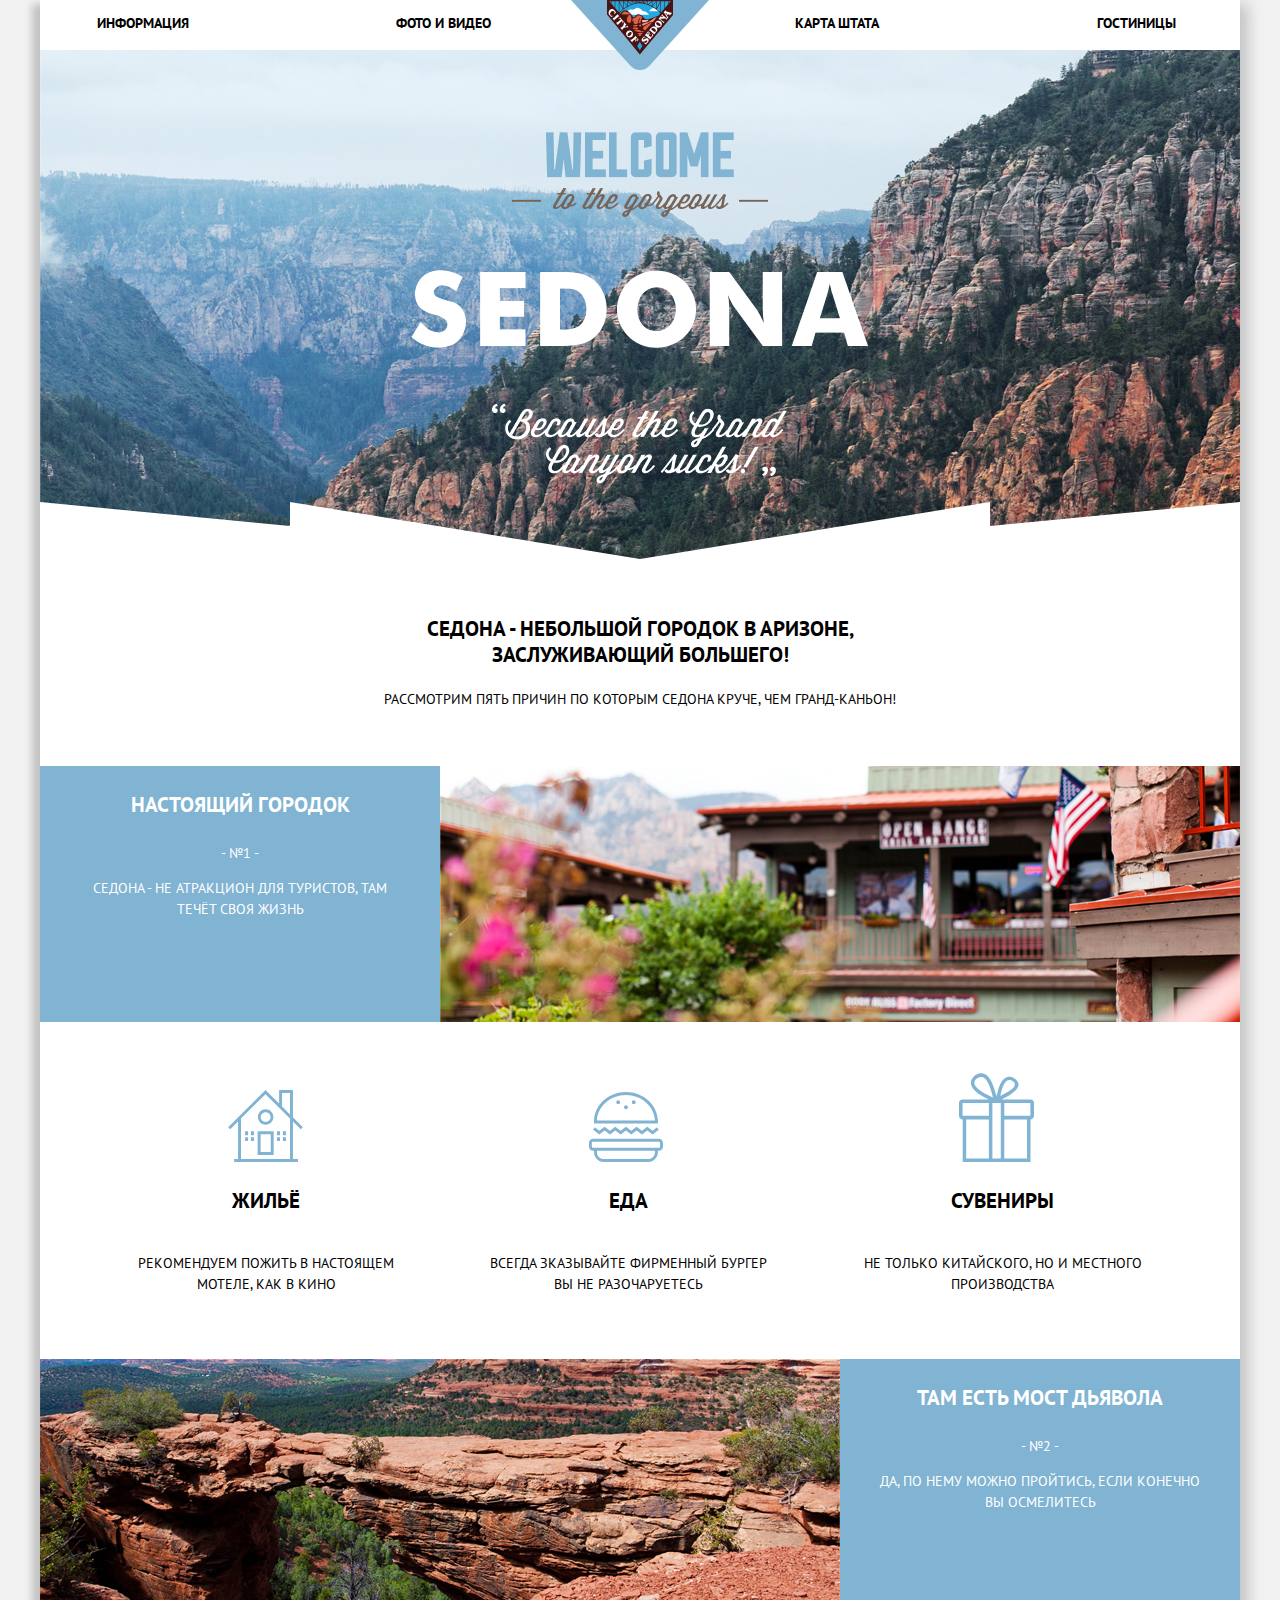
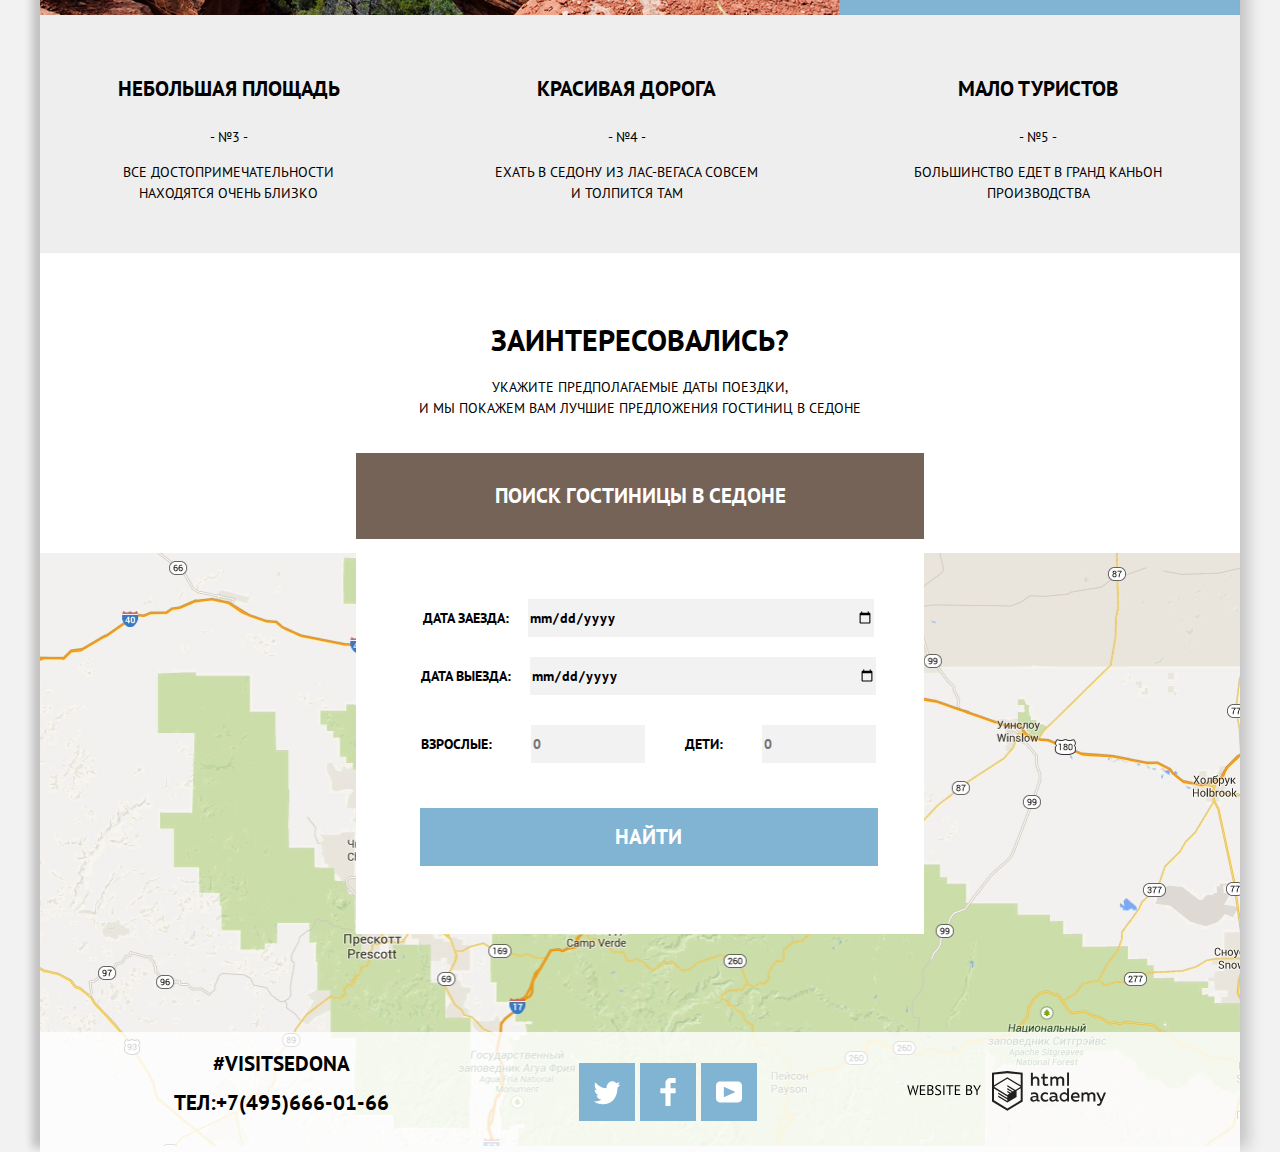
==== commit d1f03db0: "ой ой ай ай" ====
--- a/index.html
+++ b/index.html
@@ -1,5 +1,6 @@
 <!DOCTYPE html>
 <html class="page" lang="ru">
+
 <head>
   <meta charset="utf-8">
   <title>HTML Academy: Седона</title>
@@ -8,12 +9,13 @@
   <link rel="icon" href="favicon.ico">
   <link rel="icon" href="img/icon.svg" type="image/svg+xml">
 </head>
-<body class="page-body">
-  <header class="main-header  text-center">
-    <nav class="main-navigation container">
+
+<body class="page-body container">
+  <header class="main-header">
+    <nav class="main-navigation text-center">
       <a class="main-header-logo" href="index.html"><img src="img/logo.svg" width="138" height="70"
           alt="логотип Sedona"></a>
-      <ul class="site-navigation container">
+      <ul class="site-navigation">
         <li><a href="#">Информация</a></li>
         <li><a href="#">Фото и видео</a></li>
         <li><a href="#">Карта штата</a></li>
@@ -21,8 +23,8 @@
       </ul>
     </nav>
   </header>
-  <main  class="container">
-    <div class="head-image  text-center">
+  <main>
+    <div class="head-image text-center">
       <div class="head-image-photo">
         <img src="img/background-photo-sedona.jpg" width="1200" height="auto" alt="sedona photo">
       </div>
@@ -48,11 +50,11 @@
         </li>
         <li>
           <img src="img/sedona-1.jpg" width="800" height="256" alt="Седона">
-        </li>        
+        </li>
       </ul>
       <ul class="advantages-list-white">
         <li>
-          <img class="home-icon"src="img/home-icon.svg" width="75" height="72" alt="home icon">
+          <img class="home-icon" src="img/home-icon.svg" width="75" height="72" alt="home icon">
           <h4 class="like-h4">ЖИЛЬЁ</h4>
           <p>РЕКОМЕНДУЕМ ПОЖИТЬ В НАСТОЯЩЕМ<br>
             МОТЕЛЕ, КАК В КИНО</p>
@@ -102,12 +104,12 @@
         </li>
       </ul>
     </section>
-      <section class="interested  text-center">
+    <div class="booking">
+      <section class="interested text-center">
         <h2 class="like-h1">ЗАИНТЕРЕСОВАЛИСЬ?</h2>
         <p> УКАЖИТЕ ПРЕДПОЛАГАЕМЫЕ ДАТЫ ПОЕЗДКИ, <br>
           И МЫ ПОКАЖЕМ ВАМ ЛУЧШИЕ ПРЕДЛОЖЕНИЯ ГОСТИНИЦ В СЕДОНЕ</p>
-      </section>    
-    <div class="booking">
+      </section>
       <div class="appointment-bg-map">
         <img src="img/map.png" width="1200" height="593" alt="sedona-map">
       </div>
@@ -123,14 +125,14 @@
             <input type="date" name="calendar">
           </div>
           <div class="number-of-people">
-          <div class="appointment-item adults">
-            <label for="number">Взрослые:</label>
-            <input type="number" placeholder="0" name="how many adults" min="0" max="10">
-          </div>
-          <div class="appointment-item children">
-            <label for="number">Дети:</label>
-            <input type="number" placeholder="0" name="how many children" min="0" max="10">
-          </div>
+            <div class="appointment-item adults">
+              <label for="number">Взрослые:</label>
+              <input type="number" placeholder="0" name="how many adults" min="0" max="10">
+            </div>
+            <div class="appointment-item children">
+              <label for="number">Дети:</label>
+              <input type="number" placeholder="0" name="how many children" min="0" max="10">
+            </div>
           </div>
           <div class="like-h2 form-button">
             <input type="button" name="search" value="НАЙТИ" class="button-blue">
@@ -139,29 +141,29 @@
       </section>
     </div>
   </main>
-      <footer class="main-footer container">
-      <div class="footer-phone-hashtag text-center">
-        <p class="footer-hashtag">#VISITSEDONA</p>
-        <p><a class="contacts-phone" href="tel:+74956660166">тел:+7(495)666-01-66</a></p>
-      </div>
-      <ul class="footer-social list-style-none">
-        <li>
-          <a class="social-button" href="#" target="blank"><img src="img/twitter.svg" width="46" height="48"
-              alt="twitter"></a>
-        </li>
-        <li>
-          <a class="social-button" href="#" target="blank"><img src="img/facebook.svg" width="46" height="48"
-              alt="facebook"></a>
-        </li>
-        <li>
-          <a class="social-button" href="#" target="blank"><img src="img/youtube.svg" width="46" height="48"
-              alt="youtube"></a>
-        </li>
-      </ul>
-      <a class="footer-copyright" href="#">
-        <img src="img/website-by.svg" width="74" height="26" alt="HTML-ACADEMY">
-        <svg width="115" height="41" viewBox="0 0 115 41" fill="none" xmlns="http://www.w3.org/2000/svg">
-          <path fill-rule="evenodd" clip-rule="evenodd" d="M15.5197 1.05737H15.3509L0 2.71895V31.4945L15.3509 40.8382L30.7018 31.4945V2.71895L15.5197 1.05737ZM77.0183 
+  <footer class="main-footer">
+    <div class="footer-phone-hashtag text-center">
+      <p class="footer-hashtag">#VISITSEDONA</p>
+      <p><a class="contacts-phone" href="tel:+74956660166">тел:+7(495)666-01-66</a></p>
+    </div>
+    <ul class="footer-social list-style-none">
+      <li>
+        <a class="social-button" href="#" target="blank"><img src="img/twitter.svg" width="46" height="48"
+            alt="twitter"></a>
+      </li>
+      <li>
+        <a class="social-button" href="#" target="blank"><img src="img/facebook.svg" width="46" height="48"
+            alt="facebook"></a>
+      </li>
+      <li>
+        <a class="social-button" href="#" target="blank"><img src="img/youtube.svg" width="46" height="48"
+            alt="youtube"></a>
+      </li>
+    </ul>
+    <a class="footer-copyright" href="#">
+      <img src="img/website-by.svg" width="74" height="26" alt="HTML-ACADEMY">
+      <svg width="115" height="41" viewBox="0 0 115 41" fill="none" xmlns="http://www.w3.org/2000/svg">
+        <path fill-rule="evenodd" clip-rule="evenodd" d="M15.5197 1.05737H15.3509L0 2.71895V31.4945L15.3509 40.8382L30.7018 31.4945V2.71895L15.5197 1.05737ZM77.0183 
            2.62185H75.0876V15.7311H77.0183V2.62185ZM40.8619 2.63264V7.76843C41.6131 6.9864 42.6386 6.5436 43.7105 
            6.53843C44.6823 6.47908 45.6329 6.84495 46.3253 7.54479C47.0177 8.24462 47.3866 9.21244 47.3399 
            10.2068V15.7634H45.367V10.4658C45.4231 9.94897 45.2754 9.43059 44.9566 9.02553C44.6377 8.62047 44.174 8.36218
@@ -214,8 +216,9 @@
            15.0837V16.4971L22.156 20.7266L22.0083 20.8237L20.9532 21.4063L15.2876 17.9537V19.3995L19.761 22.1184L18.706 22.8413L15.3298 
            20.7913V22.2047L17.5454 23.5426L15.2982 24.9021L2.11009 16.864L15.3087 8.72869L28.7078 16.7776ZM15.2876 7.27211L28.7078 
            15.3534V4.56395L15.3615 3.12895L2.01514 4.56395V15.3534L15.2876 7.27211Z" fill="#231F20" />
-        </svg>
-      </a>
-    </footer>  
+      </svg>
+    </a>
+  </footer>
 </body>
+
 </html>--- a/css/style.css
+++ b/css/style.css
@@ -20,8 +20,7 @@
 
 .page {
     height: 100%;
-    position: relative;
-   
+    background-color: var(--color-extralight-grey);
 }
 
 /*Variables*/
@@ -50,20 +49,21 @@
     font-weight: 400;
     text-transform: uppercase;
     color:var(--color-black);
-    background-color:var(--color-white);    
+    background-color: var(--color-light-gray);    
 
     min-height: 100%;
     display: grid;
-    grid-template-rows: min-content 1fr min-content;
+    grid-template-rows: min-content 1fr min-content;    
 }
 
 .container {
     width: 1200px;
-    padding: 0 20px;     
+    padding: 0;     
     margin: 0 auto;  
-    box-sizing: border-box;   
-}
-
+    box-sizing: border-box;
+    box-shadow: 12px 0 15px -4px rgba(0, 0, 0, 0.2), -12px 0 8px -4px rgba(0, 0, 0, 0.2);   
+}
+    
 .text-center {
     text-align: center;    
 }
@@ -118,45 +118,50 @@
 .main-header {
     display: flex;
 }
+
 .main-header-logo {
+    width: 138px;
+    height: 70px;   
     position: absolute;
-    transform: translateX(-60px);
-    translate: 50%; 
-    left: 50%; 
+    left:0;
+    right:0;
+    margin:0 auto;    
 }
   
  /*Main Navigation*/
 
-.main-navigation {
-    display: flex;
+ .main-navigation {
+    width: 1200px;
+    height: 50px;   
     position: relative;
     font-size: 14px;
     line-height: 26px;
     font-weight: 700;
     color: var(--color-black);
-    background-color: var(--color-white);      
+    background-color: var(--color-white);   
 }
 
 .main-navigation ul{
-    width: 1200px;
     display: flex;   
     flex-direction: row; 
     flex-wrap: wrap;
     list-style: none;  
-    padding: 15px 0; 
-    margin: 0;
-}
+    padding: 0;
+    margin: 0;  
+}
+
 
 .site-navigation li {
-    flex: 1;       
+    padding: 10px;   
+    flex: 1;  
 }
 
 .site-navigation li:nth-child(2) {
-    flex: 2;  
+    flex: 2;    
 }
 
 .site-navigation li:nth-child(3) {
-    flex: 2;  
+    flex: 2;    
 }
 
 .site-navigation a  {
@@ -207,11 +212,8 @@
 /* INTRO  PARAGRAPHS */
 
 .intro {
-    padding: 40px 0 40px 0;   
-}
-
-.interested {
-    margin: 60px 0;
+    padding: 40px 0 40px 0;  
+    background-color: var(--color-white); 
 }
 
 /*Advantages*/
@@ -259,8 +261,6 @@
     display: flex;
     margin: 18px 0 0 90px;  
  }
-
-
 
 .advantages-list-grey {
     margin: 0;
@@ -273,7 +273,7 @@
 }
 
 .advantages-list-grey li {
-    padding: 25px;
+    padding: 35px;
     color: var(--color-black);    
 }
 
@@ -300,12 +300,12 @@
 }
 
 .button-blue:focus {
-    color: var(--color-extralight-grey);
+    color: var(--color-white);
     background-color: var(--color-extradark-blue);     
 }
 
 .button-blue:active {
-    color: var(--color-extralight-grey);
+    color: rgba(255, 255, 255, 0.5);
     background-color: var(--color-extradark-blue);    
 }
 
@@ -324,7 +324,7 @@
 }
 
 .button-brown:active {
-    color: var(--color-white);
+    color: rgba(255, 255, 255, 0.5);
     background-color: var(--color-extradark-brown);   
 }  
 
@@ -366,6 +366,17 @@
 
 /*Appointment*/
 
+.interested {
+    padding: 50px  0 50px 0;
+    background-color: var(--color-white); 
+    z-index: 1;
+    grid-column-start: 1;
+    grid-column-end: -1; 
+    grid-row-start: 1;
+    grid-row-end: 4;
+}
+
+
 .appointment-info {
     display: table-cell;
     width: 568px;
@@ -373,12 +384,23 @@
     background-color: var(--color-brown);
     color: var(--color-white);
     vertical-align: middle;
+    z-index: 2;
+}
+
+.appointment-info:hover {
+    background-color: var(--color-darker-brown);
+    color: var(--color-white) ;
+}
+
+.appointment-info:active{
+    background-color: var(--color-extradark-brown);
+    color: rgba(255, 255, 255, 0.5);
 }
 
 .booking {
     display: grid;
     grid-template-columns: auto 568px auto;
-    grid-template-rows:  86px auto 86px;
+    grid-template-rows: repeat(5, 100px);
     margin: 0px;
     padding: 0px;
 }
@@ -389,16 +411,16 @@
     background-color: var(--color-white);
     grid-column-start: 2;
     grid-column-end: 3;
-    grid-row-start: 2;
-    grid-row-end: 1;  
+    grid-row-start: 3;
+    grid-row-end: 8;  
     z-index: 2; 
 }
 
 .appointment-bg-map {
     grid-column-start: 1;
-    grid-column-end: -1;
-    grid-row-start: 3;
-    grid-row-end: -1;
+    grid-column-end: 4;
+    grid-row-start: 4;
+    grid-row-end: 10;
     position: relative;
     margin: 0;
     padding: 0;
@@ -417,6 +439,14 @@
     margin-right: 15px;
 }
 
+.adults label {
+    margin-right: 35px;
+}
+
+.children label {
+    margin-right: 35px;
+}
+
 .appointment-form  div {
     padding: 10px;
 }
@@ -424,7 +454,9 @@
 .number-of-people {
     display: flex;  
     flex-direction: row;
-    justify-content: space-around;
+    justify-content: space-between;
+    gap: 20px;
+    
 }
 
 .date-of-arrival input {
@@ -451,10 +483,26 @@
 }
 
 .appointment-item input {
+    box-sizing: border-box;
     font: inherit;
     border: none;
     background-color: var(--color-extralight-grey);
 }
+
+.appointment-item input:hover {
+    font: inherit;
+    border: none;
+    background-color: var(--color-light-gray);
+}
+
+.appointment-item input:focus {
+    font: inherit;
+    border: none;
+    background-color: var(--color-white);
+    border: solid 2px var(--color-light-gray);
+    outline: none;
+}
+
 .appointment-item {
     color: var(--color-black);
     font-size: 14px;
@@ -481,7 +529,8 @@
 
 .form-parameters-hotel {
     display: flex;
-    flex-direction: row;    
+    flex-direction: row;
+    margin: 25px 25px 25px 100px;  
     grid-column-start: 1;
     grid-column-end: 12;  
     grid-row-start: 1;
@@ -490,16 +539,20 @@
 
 .infrustructure-box {
     display: flex;
-    margin: 30px 35px 0 90px;
+    flex: 1;   
 }
 
 .housing-type-box {
     display: flex;
-    margin: 31px 35px 0 20px;
+    flex: 1;   
 }
 
 .price-box {
-    margin: 40px 30px 0 350px;
+    display: flex;
+    flex-direction: column;
+    align-items: flex-end;
+    margin-right: 90px;
+    flex: 2;   
 }
 
 
@@ -669,6 +722,7 @@
 
 .hotels {
   display: flex;
+  background-color: var(--color-white);
   flex-direction: row;
   flex-wrap: wrap;
 }
@@ -684,14 +738,13 @@
 .hotels-item img {
     width: 135px;
     height: 90px;
-    margin: 30px 75px;  
+    margin: 30px 30px 0 75px;  
     object-fit: contain;  
 }
 
 .hotel-item-info {
     display: flex;
     flex-direction: column;
-    align-content: flex-start;
     height: 90px;
     width: 260px;    
 }
@@ -709,15 +762,37 @@
 .rating {
     width: 130px;
     height: 27px;
-    margin: 95px 0 0 420px;
+    margin: 95px 0 0 500px;
     background-color: var(--color-extralight-grey);  
     text-align: center;
 }
 
-.rating::before {
-    content: "";
+.rating-amara-resort-spa::before {  
+    content: " ";
     position: absolute;
-    background-image: url(img/blue-stars) no-repeat 50% 50%;
+    width: 91px;
+    height: 17px;
+    margin: -60px 0 0 20px;     
+    background: url(../img/four_blue_stars.svg);   
+}
+
+.rating-desert-quail-inn::before {  
+    content: " ";
+    position: absolute;
+    width: 66px;
+    height: 17px;
+    margin: -60px 0 0 40px;     
+    background: url(../img/three_blue_stars.svg);   
+}
+
+
+.rating-villas-at-poco-diablo::before {  
+    content: " ";
+    position: absolute;
+    width: 42px;
+    height: 17px;
+    margin: -60px 0 0 65px;     
+    background: url(../img/two_blue_stars.svg);   
 }
 
 .hotel-info-buttons {
@@ -729,33 +804,36 @@
 .search {
     display: flex;
     flex-direction: row;
-    align-content: flex-start;
+    background-color: var(--color-white);
     height: 86px;    
     border: 1px solid var(--color-light-gray);
-}
-
-.found-number {
-    margin: 30px 10px 0 80px;
-}
-
-.search .like-h5 {
-    margin: 35px 35px 0 87px;
 }
 
 .search ul {
     list-style: none;
     padding: 0;
-    margin: 0;
+    margin: 0;   
+}
+
+.found-number {
+    margin: 30px 0 0 80px;
+    flex: 1;  
+}
+
+.search .like-h5 {
+    margin: 35px 0 0 35px;
+    flex: 1;
 }
 
 .sorting {    
     display: flex;
-    flex-direction: row;    
+    flex-direction: row;  
+    justify-content: flex-start;
+    flex: 6;  
 }
 
 .sorting li {    
-   margin-left: 30px;
-   margin-top: 33px;
+   margin: 33px 0 0 25px;  
 }
 
 .sorting a{ 
@@ -779,12 +857,19 @@
     border: none;
 }
 
+
 .prev-next{
-    display: flex;   
-    flex-direction: row; 
-    flex-wrap: wrap;  
-    margin-left: 500px; 
+    display: flex;
+    flex-direction: row;
+    gap: 10px;
+    justify-content: end;
+    align-self: center;
+    flex: 1;   
 }  
+
+.prev-next a:hover path {
+    fill: var(--color-grey);    
+}
 
 .prev-next a:hover path {
     fill: var(--color-black);    
@@ -802,21 +887,23 @@
 /*FOOTER*/
 
 .main-footer {
-    display: flex;
+    height: 120px;
+    margin-top: -120px;
+    display: flex;
+    justify-content: center;
     gap: 150px;
     background-color: rgba(255, 255, 255, 0.8); 
-    position: absolute;
-    z-index: 2;
-    bottom: 0;   
+    z-index: 2;    
 }
 
 .main-footer-catalog {
     display: flex;
     justify-content: center;
-    gap: 170px;
-    margin: 10px;
+    gap: 150px;
+    padding-bottom: 10px;
     background-color: var(--color-white); 
 }
+
 
 .footer-hashtag {
     font-size: 21px;
@@ -824,16 +911,18 @@
 }
 
 .contacts-phone {
+    color: inherit;    
     font-size: 21px;
     font-weight: 700;
     line-height: 10px;
-    text-decoration: none;   
-}
+    text-decoration: none;  
+}
+
 
 .footer-social {
     display: flex;
-    gap: 5px;
-    margin-top: 20px;
+    align-self: center;
+    gap: 5px;    
 }
 
 .footer-copyright {
@@ -841,10 +930,7 @@
     width: 200px;
     height: 41px;
     justify-content: space-between;
-    grid-column-start:10;
-    grid-column-end: 12;  
-    padding-top: 38px;
-    padding-bottom: 35px;
+    margin-top: 38px;  
 }
 
 .social-button img {
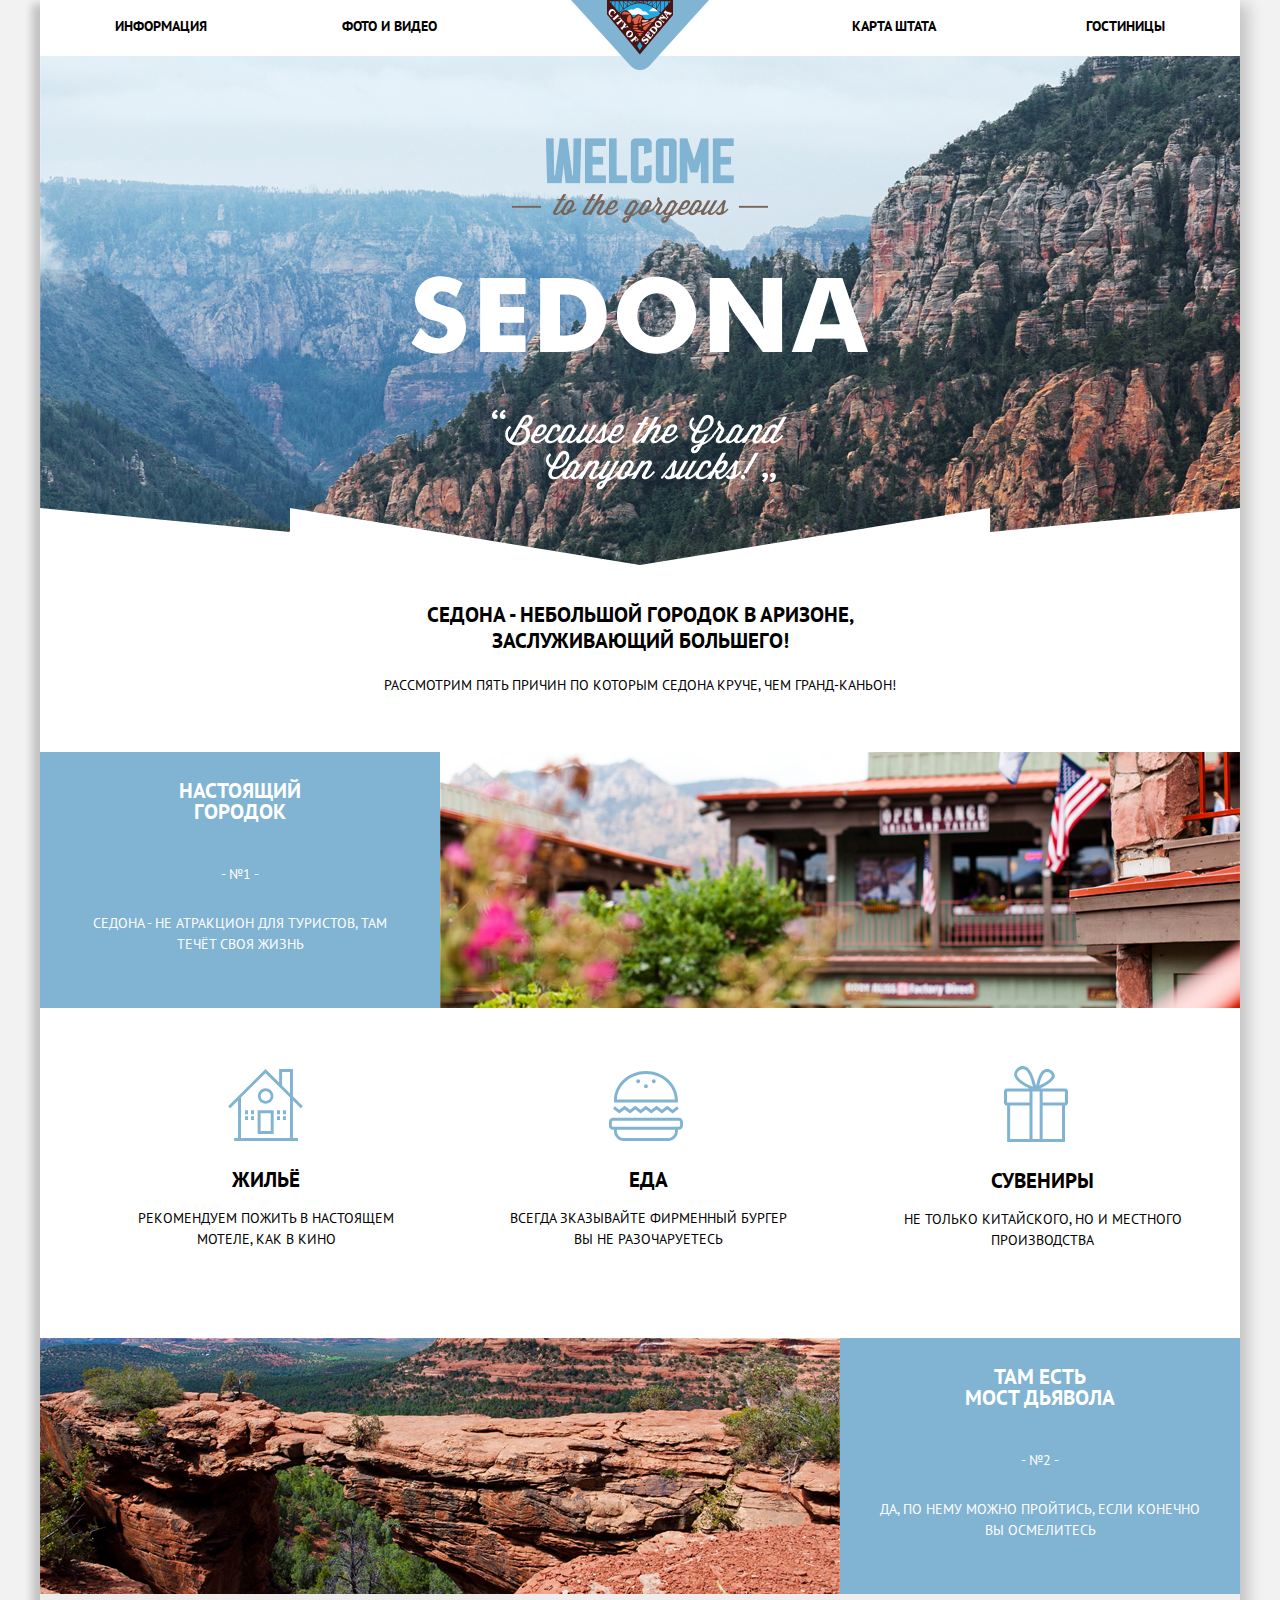
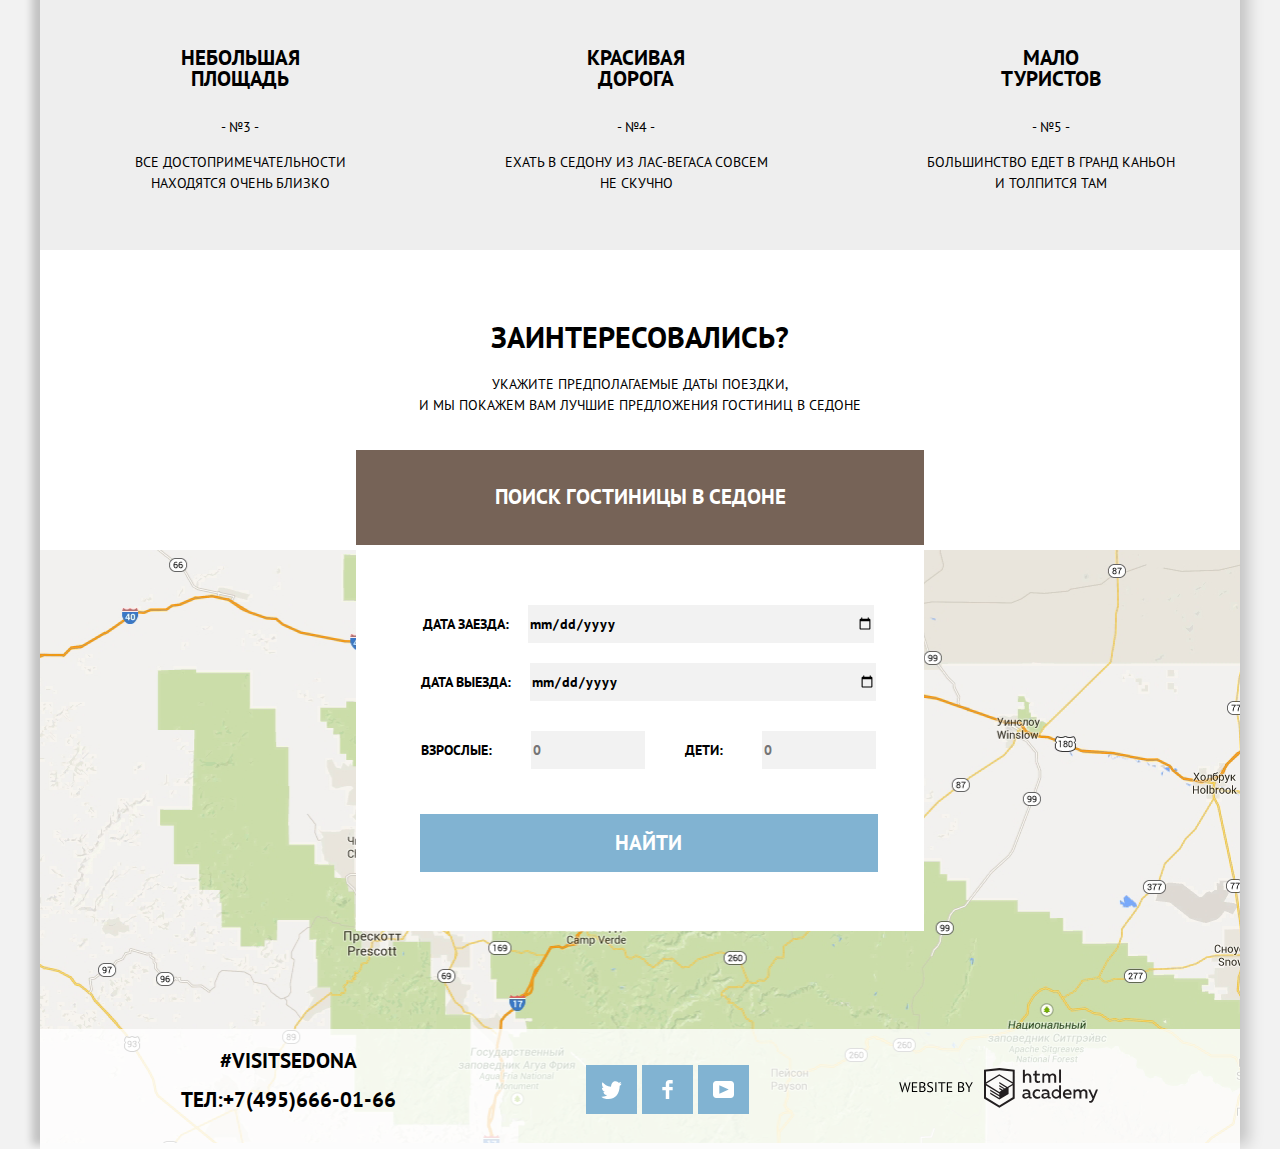
==== commit fb983b15: "правки" ====
--- a/index.html
+++ b/index.html
@@ -26,7 +26,7 @@
   <main>
     <div class="head-image text-center">
       <div class="head-image-photo">
-        <img src="img/background-photo-sedona.jpg" width="1200" height="auto" alt="sedona photo">
+        <img src="img/background-photo-sedona.jpg" width="1200" height="509" alt="sedona photo">
       </div>
       <div class="head-image-welcome">
         <img src="img/welcome.png" width="458" height="352" alt="welcome to the gorgeous Sedona">
@@ -43,7 +43,7 @@
     <section class="advantages text-center">
       <ul class="advantages-list-photo">
         <li class="advantages-blue">
-          <h4 class="like-h4">НАСТОЯЩИЙ ГОРОДОК</h4>
+          <h4 class="like-h4">НАСТОЯЩИЙ <br> ГОРОДОК</h4>
           <p> - №1 - </p>
           <p>СЕДОНА - НЕ АТРАКЦИОН ДЛЯ ТУРИСТОВ, ТАМ<br>
             ТЕЧЁТ СВОЯ ЖИЗНЬ</p>
@@ -77,7 +77,7 @@
           <img class="photo-of-sedona-2" src="img/sedona-canyon.jpg" width="800" height="256" alt="каньон в Седоне">
         </li>
         <li class="advantages-blue">
-          <h4 class="like-h4">ТАМ ЕСТЬ МОСТ ДЬЯВОЛА</h4>
+          <h4 class="like-h4">ТАМ ЕСТЬ <br> МОСТ ДЬЯВОЛА</h4>
           <p> - №2 -</p>
           <p>ДА, ПО НЕМУ МОЖНО ПРОЙТИСЬ, ЕСЛИ КОНЕЧНО<br>
             ВЫ ОСМЕЛИТЕСЬ</p>
@@ -85,22 +85,22 @@
       </ul>
       <ul class="advantages-list-grey">
         <li>
-          <h4 class="like-h4">НЕБОЛЬШАЯ ПЛОЩАДЬ</h4>
+          <h4 class="like-h4">НЕБОЛЬШАЯ <br> ПЛОЩАДЬ</h4>
           <p> - №3 - </p>
           <p>ВСЕ ДОСТОПРИМЕЧАТЕЛЬНОСТИ<br>
             НАХОДЯТСЯ ОЧЕНЬ БЛИЗКО</p>
         </li>
         <li>
-          <h4 class="like-h4">КРАСИВАЯ ДОРОГА</h4>
+          <h4 class="like-h4">КРАСИВАЯ <br> ДОРОГА</h4>
           <p> - №4 -</p>
           <p>ЕХАТЬ В СЕДОНУ ИЗ ЛАС-ВЕГАСА СОВСЕМ<br>
-            И ТОЛПИТСЯ ТАМ</p>
-        </li>
-        <li>
-          <h4 class="like-h4">МАЛО ТУРИСТОВ</h4>
+            не скучно</p>
+        </li>
+        <li>
+          <h4 class="like-h4">МАЛО <br> ТУРИСТОВ</h4>
           <p> - №5 -</p>
           <p>БОЛЬШИНСТВО ЕДЕТ В ГРАНД КАНЬОН<br>
-            ПРОИЗВОДСТВА</p>
+            и толпится там</p>
         </li>
       </ul>
     </section>
@@ -115,23 +115,23 @@
       </div>
       <section class="appointment text-center">
         <div class="appointment-info like-h2">ПОИСК ГОСТИНИЦЫ В СЕДОНЕ</div>
-        <form class="appointment-form">
+        <form class="appointment-form" method="GET" action="https://echo.htmlacademy.ru">
           <div class="appointment-item date-of-arrival">
-            <label for="date">ДАТА ЗАЕЗДА:</label>
-            <input type="date" name="calendar">
+            <label for="date-of-arrival">ДАТА ЗАЕЗДА:</label>
+            <input type="date" name="calendar" id="date-of-arrival">
           </div>
           <div class="appointment-item date-of-departure">
-            <label for="date">ДАТА ВЫЕЗДА:</label>
-            <input type="date" name="calendar">
+            <label for="date-of-departure">ДАТА ВЫЕЗДА:</label>
+            <input type="date" name="calendar" id="date-of-departure">
           </div>
           <div class="number-of-people">
             <div class="appointment-item adults">
-              <label for="number">Взрослые:</label>
-              <input type="number" placeholder="0" name="how many adults" min="0" max="10">
+              <label for="adults">Взрослые:</label>
+              <input type="number" placeholder="0" name="how many adults" min="0" max="10" id="adults">
             </div>
             <div class="appointment-item children">
-              <label for="number">Дети:</label>
-              <input type="number" placeholder="0" name="how many children" min="0" max="10">
+              <label for="children">Дети:</label>
+              <input type="number" placeholder="0" name="how many children" min="0" max="10" id="children">
             </div>
           </div>
           <div class="like-h2 form-button">
@@ -144,7 +144,7 @@
   <footer class="main-footer">
     <div class="footer-phone-hashtag text-center">
       <p class="footer-hashtag">#VISITSEDONA</p>
-      <p><a class="contacts-phone" href="tel:+74956660166">тел:+7(495)666-01-66</a></p>
+      <a class="contacts-phone" href="tel:+74956660166">тел:+7(495)666-01-66</a>
     </div>
     <ul class="footer-social list-style-none">
       <li>
@@ -220,5 +220,4 @@
     </a>
   </footer>
 </body>
-
 </html>--- a/css/style.css
+++ b/css/style.css
@@ -64,6 +64,10 @@
     box-shadow: 12px 0 15px -4px rgba(0, 0, 0, 0.2), -12px 0 8px -4px rgba(0, 0, 0, 0.2);   
 }
     
+.visually-hidden {
+     visibility: hidden;
+}
+
 .text-center {
     text-align: center;    
 }
@@ -132,7 +136,7 @@
 
  .main-navigation {
     width: 1200px;
-    height: 50px;   
+    height: 56px;   
     position: relative;
     font-size: 14px;
     line-height: 26px;
@@ -153,15 +157,22 @@
 
 .site-navigation li {
     padding: 10px;   
-    flex: 1;  
+}
+
+.site-navigation li:nth-child(1) {
+    margin: 3px 50px 0 65px;   
 }
 
 .site-navigation li:nth-child(2) {
-    flex: 2;    
+    margin: 3px 50px 0 65px;    
 }
 
 .site-navigation li:nth-child(3) {
-    flex: 2;    
+    margin: 3px 50px 0 345px;    
+}
+
+.site-navigation li:nth-child(4) {
+    margin: 3px 50px 0 80px;      
 }
 
 .site-navigation a  {
@@ -212,9 +223,10 @@
 /* INTRO  PARAGRAPHS */
 
 .intro {
-    padding: 40px 0 40px 0;  
+    padding: 20px 0 40px 0;  
     background-color: var(--color-white); 
 }
+
 
 /*Advantages*/
 
@@ -231,20 +243,27 @@
 }
 
 .advantages-list-white {
-    display: flex;
-    flex-direction: row;
+    width: 1200;
+    height: 330px;
+    display: flex;    
+    align-items: center;
     justify-content: space-around;
     list-style: none;    
-    margin: 0;
-    padding: 50px;     
+    margin: 0;  
     background-color: var(--color-white);
     color: var(--color-black);
 }
+
+.advantages-list-white p {
+    margin-top: -10px;
+}
+
 
 .advantages-list-white li {
    display: flex;
    flex-direction: column;
-   align-content: center;    
+   align-content: center; 
+   margin-bottom: 30px;   
 }
 
 .advantages-list-white .burger-icon{
@@ -253,8 +272,10 @@
  }
 
  .advantages-list-white .present-icon{
-    display: flex;
-    margin-left: 95px; 
+    width: 64px;
+    height: 77px;
+    display: flex;
+    margin: 15px 0 0 100px; 
  }
 
  .advantages-list-white .home-icon {
@@ -263,6 +284,8 @@
  }
 
 .advantages-list-grey {
+    width: 1200px;
+    height: 256px;
     margin: 0;
     padding: 0;
     display: flex;  
@@ -273,11 +296,13 @@
 }
 
 .advantages-list-grey li {
-    padding: 35px;
-    color: var(--color-black);    
-}
-
-.advantages-blue {   
+    margin: 25px 0 0 30px;
+     color: var(--color-black);    
+}
+
+.advantages-blue { 
+    display: flex;
+    flex-direction: column;
     width: 400px;
     color: var(--color-white);
     background-color: var(--color-blue);
@@ -329,16 +354,16 @@
 }  
 
 .button-transparent {
-    width: 137px;
-    height: 37px;
+    width: 138px;
+    height: 36px;
     font: inherit;
     color: var(--color-white);
     background-color: transparent; 
     border: 1px solid white;
     outline: 0;
     text-transform: uppercase; 
-    margin-top: 20px;
-    margin-left: 40px;   
+    margin-top: 35px;
+    margin-left: 60px;   
 }  
 
 .button-transparent:hover {
@@ -367,7 +392,7 @@
 /*Appointment*/
 
 .interested {
-    padding: 50px  0 50px 0;
+    padding: 50px  0 0 0;
     background-color: var(--color-white); 
     z-index: 1;
     grid-column-start: 1;
@@ -376,15 +401,13 @@
     grid-row-end: 4;
 }
 
-
 .appointment-info {
     display: table-cell;
     width: 568px;
-    height: 86px;
+    height: 95px;
     background-color: var(--color-brown);
     color: var(--color-white);
-    vertical-align: middle;
-    z-index: 2;
+    vertical-align: middle;  
 }
 
 .appointment-info:hover {
@@ -515,8 +538,8 @@
 /*HEAD IMAGE*/
 
 .parameters-hotel {
-     display: grid; 
-     color: var(--color-white);   
+    display: grid; 
+    color: var(--color-white);   
 }
 
 .bg-image-parameters {
@@ -530,77 +553,78 @@
 .form-parameters-hotel {
     display: flex;
     flex-direction: row;
-    margin: 25px 25px 25px 100px;  
+    justify-content: space-around;
     grid-column-start: 1;
     grid-column-end: 12;  
     grid-row-start: 1;
-    grid-row-end: 3;
-}
-
-.infrustructure-box {
-    display: flex;
-    flex: 1;   
-}
-
-.housing-type-box {
-    display: flex;
-    flex: 1;   
+    grid-row-end: 12;
+}
+
+.housing-type {
+    margin: 25px 100px 0 0;   
+    flex: 1;
+}
+
+.infrustructure {
+    margin: 25px 0 0 0;   
+    flex: 1;
 }
 
 .price-box {
     display: flex;
     flex-direction: column;
-    align-items: flex-end;
-    margin-right: 90px;
-    flex: 2;   
-}
-
-
-/* CHECK-BOXES */
-
-.check__input {
+    align-items: center;
+    flex: 2;
+    margin: 30px 0 0 80px;
+}
+
+.parameters-hotel legend {
+    margin-left: 70px;
+    margin-bottom: -5px;
+    font-size: 16px;
+    line-height: 21px;
+    font-weight: 700;
+}
+  
+.form-parameters-hotel ul {
+    padding: 0;
+    margin: 10px 0 0 110px;
+    list-style: none;
+    line-height: 18px;
+}
+
+.form-parameters-hotel li {
+    margin-top: 10px;
+ }  
+ 
+.filter-option label {
+    position: relative;
+    display: block;
+    cursor: pointer;
+    user-select: none;
+}
+  
+.filter-input-checkbox + label::before {
+    content: "";
     position: absolute;
-    -webkit-appearance: none;
-    -moz-appearance: none;
-    appearance: none;     
-}
-
-.check__box {
-    position: absolute;
+    left: -42px;
+    top: 0;
     width: 23px;
     height: 23px;
-    margin-left: -30px;
-    background-image: url("data:image/svg+xml,%3Csvg width='23' height='23' viewBox='0 0 23 23' fill='none' xmlns='http://www.w3.org/2000/svg'%3E%3Cpath fill-rule='evenodd' clip-rule='evenodd' d='M3 0H20C21.65 0 23 1.35 23 3V20C23 21.65 21.65 23 20 23H3C1.35 23 0 21.65 0 20V3C0 1.35 1.35 0 3 0ZM21 3C21 2.458 20.542 2 20 2H3C2.458 2 2 2.458 2 3V20C2 20.542 2.458 21 3 21H20C20.542 21 21 20.542 21 20V3Z' fill='white'/%3E%3C/svg%3E%0A") ;
-}
-
-.check__input:checked + .check__box {
-    background-image: url("data:image/svg+xml,%3Csvg width='27' height='23' viewBox='0 0 27 23' fill='none' xmlns='http://www.w3.org/2000/svg'%3E%3Cpath d='M7.28505 7.48601L4.45605 10.315L12.2391 18.098L26.1711 4.16601L23.3431 1.33701L12.2391 12.439L7.28505 7.48601Z' fill='white'/%3E%3Cpath d='M21 20C21 20.542 20.542 21 20 21H3C2.458 21 2 20.542 2 20V3C2 2.458 2.458 2 3 2H19.908L21.493 0.415C21.041 0.146542 20.5257 0.00329969 20 0H3C1.35 0 0 1.35 0 3V20C0 21.65 1.35 23 3 23H20C21.65 23 23 21.65 23 20V10.171L21 12.171V20Z' fill='white'/%3E%3C/svg%3E");
-}
-    
-.infrustructure {
-    display: flex;
-    flex-direction: column;
-    justify-content: space-between;
-}
-
-.housing-type {
-    display: flex;
-    flex-direction: column;
-    justify-content: space-between;
-}
-
-.housing-type label {
-    text-align: left;
-    margin: 10px;
-}
-
-.infrustructure label {
-    text-align: left;
-    margin: 10px;
+    background: url(../img/checkbox-off.svg) no-repeat;
+}
+
+.filter-input-checkbox:checked + label::before {
+    content: "";
+    position: absolute;
+    left: -42px;
+    top: 0;
+    width: 23px;
+    height: 23px;
+    background: url(../img/checkbox-on.svg) no-repeat;
 }
 
 /*PRICE RANGE*/
-
 
 .price {
    margin: 0;
@@ -611,7 +635,7 @@
 
 .range-filter {
     width: 250px;
-    margin-top: 20px;      
+    margin-top: 70px;      
 }
 
 .price legend{
@@ -634,7 +658,7 @@
 }
 
 .range-controls {
-    margin-top: 60px;
+    margin-bottom: -60px;
     display: flex;
     flex-direction: column;
     position: relative;     
@@ -688,9 +712,10 @@
     text-transform: uppercase;
 }
 
-.price-controls .min-price input {
-    width: 140px;
-    height: 25px;
+
+ .min-price input {
+    width: 150px;
+    height: 30px;
     background-color: transparent;
     font-size: inherit;
     font-size: inherit;
@@ -699,12 +724,12 @@
     border-left: 2px solid white;
     text-align: center;
     color: var(--color-white);
-    outline: 0;
-}
-
-.price-controls .max-price input {
-    width: 140px;
-    height: 25px;
+    outline: 0;      
+}
+
+.max-price input {
+    width: 150px;
+    height: 30px;
     background-color: transparent;
     font-size: inherit;
     font-size: inherit;
@@ -716,8 +741,6 @@
     outline: 0;
 }
 
-
-
 /*HOTELS OPTIONS*/
 
 .hotels {
@@ -749,6 +772,16 @@
     width: 260px;    
 }
 
+.hotel-item-price {
+    display: flex;
+    flex-direction: row;   
+}
+
+.hotel-item-price  p{
+    width: 120px;
+    height: 20px;    
+}
+
 .hotel-item-info h2 {
     margin-top: 25px;
     align-self: flex-start;
@@ -760,9 +793,12 @@
 }
 
 .rating {
-    width: 130px;
+    display: inline;
+    align-content: center;
+    justify-content: center;
+    width: 110px;
     height: 27px;
-    margin: 95px 0 0 500px;
+    margin: 95px 0 0 520px;
     background-color: var(--color-extralight-grey);  
     text-align: center;
 }
@@ -772,7 +808,7 @@
     position: absolute;
     width: 91px;
     height: 17px;
-    margin: -60px 0 0 20px;     
+    margin: -70px 0 0 10px;     
     background: url(../img/four_blue_stars.svg);   
 }
 
@@ -781,7 +817,7 @@
     position: absolute;
     width: 66px;
     height: 17px;
-    margin: -60px 0 0 40px;     
+    margin: -70px 0 0 30px;     
     background: url(../img/three_blue_stars.svg);   
 }
 
@@ -791,7 +827,7 @@
     position: absolute;
     width: 42px;
     height: 17px;
-    margin: -60px 0 0 65px;     
+    margin: -70px 0 0 55px;     
     background: url(../img/two_blue_stars.svg);   
 }
 
@@ -803,7 +839,6 @@
 
 .search {
     display: flex;
-    flex-direction: row;
     background-color: var(--color-white);
     height: 86px;    
     border: 1px solid var(--color-light-gray);
@@ -816,56 +851,54 @@
 }
 
 .found-number {
-    margin: 30px 0 0 80px;
-    flex: 1;  
-}
-
-.search .like-h5 {
-    margin: 35px 0 0 35px;
-    flex: 1;
-}
-
-.sorting {    
+    margin: 30px 0 0 75px;
+    flex: 1.5;  
+}
+
+.sorting {
+    margin: 30px 0 0 0;
+}
+
+.sorting-parameters {    
     display: flex;
     flex-direction: row;  
     justify-content: flex-start;
-    flex: 6;  
-}
-
-.sorting li {    
-   margin: 33px 0 0 25px;  
-}
-
-.sorting a{ 
+    flex: 7;  
+}
+
+.sorting-parameters li {    
+    margin: 30px 0 0 30px;  
+}
+
+.sorting-parameters a{ 
     border-bottom: 2px dotted var(--color-blue);
     color: var(--color-grey);
     text-decoration: none;
 }
 
-.sorting a:hover {    
+.sorting-parameters a:hover {    
     border-bottom: 2px dotted var(--color-blue);
     color: var(--color-blue);
 }
 
-.sorting a:focus {    
+.sorting-parameters a:focus {    
     color: var(--color-blue);
     border: none;
 }
 
-.sorting a:active {  
+.sorting-parameters a:active {  
     color: var(--color-black);
     border: none;
 }
 
-
 .prev-next{
     display: flex;
     flex-direction: row;
     gap: 10px;
-    justify-content: end;
     align-self: center;
-    flex: 1;   
+    flex: 1;  
 }  
+
 
 .prev-next a:hover path {
     fill: var(--color-grey);    
@@ -897,10 +930,11 @@
 }
 
 .main-footer-catalog {
+    height: 120px;
     display: flex;
     justify-content: center;
+    align-content: center;
     gap: 150px;
-    padding-bottom: 10px;
     background-color: var(--color-white); 
 }
 
@@ -921,7 +955,7 @@
 
 .footer-social {
     display: flex;
-    align-self: center;
+    align-self:center;
     gap: 5px;    
 }
 
@@ -934,8 +968,8 @@
 }
 
 .social-button img {
-    width: 26px;
-    height: 28px;
+    width: 21px;
+    height: 19px;
     background-color: var(--color-blue); 
     background-size: 100px;
     padding: 15px;
